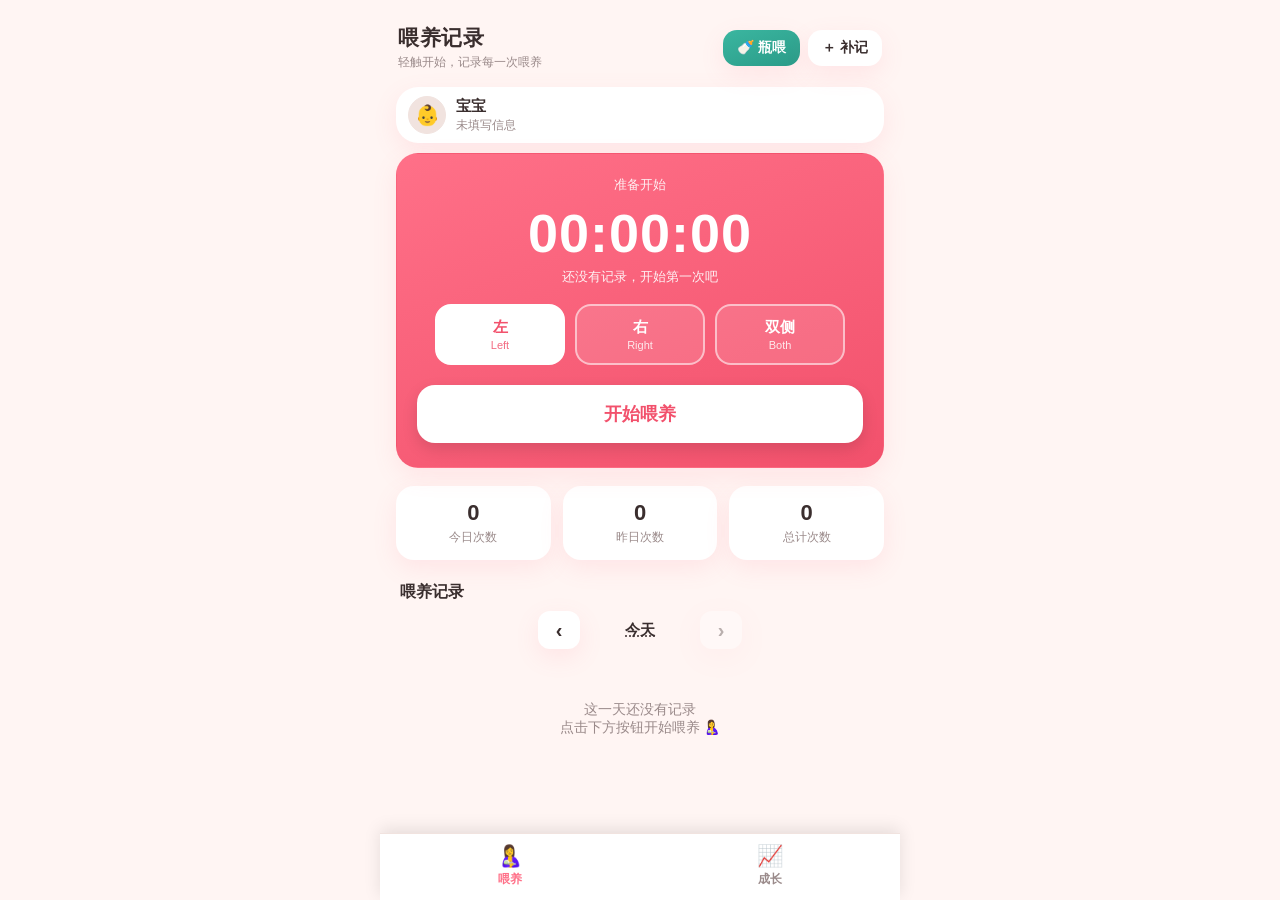
==== index.html @ 3446659f "feat: growth page, idle timer, import/export, click-outside close, 喂养 wording" ====
<!DOCTYPE html>
<html lang="zh-CN">
<head>
<meta charset="UTF-8">
<meta name="viewport" content="width=device-width, initial-scale=1.0, maximum-scale=1.0, user-scalable=no, viewport-fit=cover">
<meta name="theme-color" content="#fff5f3">
<meta name="apple-mobile-web-app-capable" content="yes">
<meta name="apple-mobile-web-app-status-bar-style" content="default">
<meta name="apple-mobile-web-app-title" content="喂养记录">
<title>喂养记录</title>
<link rel="manifest" href="manifest.webmanifest">
<link rel="apple-touch-icon" href="icon-192.png">
<script>
/* 仅明亮模式：确保安卓原生状态栏/导航栏为浅色背景 + 深色图标 */
(function(){
  try{
    var ab = window.AndroidBridge;
    if(ab && typeof ab.setBarColors === 'function') ab.setBarColors('#fff5f3','#fff5f3', true);
  }catch(e){}
})();
</script>
<style>
  :root{
    --bg:#fff5f3; --card:#ffffff; --ink:#3a2e2e; --sub:#9a8a8a;
    --accent:#ff7088; --accent-d:#f2516c; --line:#f1e3df;
    --L:#5b8def; --R:#ff7eb3; --B:#9b6dd6; --BT:#3bb6a0;
    --shadow:0 8px 24px rgba(255,112,136,.12);
    --radius:22px;
    --accent-soft:rgba(255,112,136,.08);
    --timer-grad:linear-gradient(160deg,var(--accent),var(--accent-d));
    --timer-ink:#fff; --timer-border:transparent;
  }
  *{box-sizing:border-box;-webkit-tap-highlight-color:transparent;}
  html,body{margin:0;padding:0;}
  body{
    font-family:-apple-system,BlinkMacSystemFont,"PingFang SC","Microsoft YaHei",sans-serif;
    background:var(--bg); color:var(--ink);
    padding:env(safe-area-inset-top) env(safe-area-inset-right) env(safe-area-inset-bottom) env(safe-area-inset-left);
    -webkit-font-smoothing:antialiased;
  }
  .wrap{max-width:520px;margin:0 auto;padding:18px 16px 88px;}
  header{display:flex;align-items:center;justify-content:space-between;margin:6px 2px 16px;}
  header h1{font-size:21px;margin:0;font-weight:700;letter-spacing:.5px;}
  header .sub{font-size:12px;color:var(--sub);margin-top:2px;}
  .topbtns{display:flex;gap:8px;}
  .iconbtn{
    border:none;background:var(--card);color:var(--ink);
    border-radius:14px;padding:9px 14px;font-size:14px;font-weight:600;
    box-shadow:var(--shadow);cursor:pointer;white-space:nowrap;
  }
  .iconbtn.bottle{background:linear-gradient(160deg,var(--BT),#2a9b88);color:#fff;}
  /* timer card */
  .timer{
    background:var(--timer-grad);
    border-radius:var(--radius);padding:22px 20px 24px;color:var(--timer-ink);
    border:1px solid var(--timer-border);
    box-shadow:var(--shadow);text-align:center;position:relative;overflow:hidden;
  }
  .timer .label{font-size:13px;opacity:.9;}
  .clock{font-size:54px;font-weight:800;letter-spacing:1px;margin:8px 0 4px;font-variant-numeric:tabular-nums;}
  .last{font-size:13px;opacity:.92;min-height:18px;}
  .sides{display:flex;gap:10px;justify-content:center;margin:18px 0 20px;}
  .side{
    flex:1;max-width:130px;border:2px solid rgba(255,255,255,.55);
    background:rgba(255,255,255,.12);color:#fff;border-radius:16px;
    padding:12px 0;font-size:15px;font-weight:700;cursor:pointer;
    transition:.15s;user-select:none;
  }
  .side small{display:block;font-size:11px;font-weight:500;opacity:.85;margin-top:2px;}
  .side.on{background:#fff;color:var(--accent-d);border-color:#fff;}
  .timerbtns{margin-top:4px;}
  .mainbtn{
    width:100%;border:none;border-radius:18px;padding:17px 0;font-size:18px;
    font-weight:800;cursor:pointer;background:#fff;color:var(--accent-d);
    box-shadow:0 6px 16px rgba(0,0,0,.12);transition:.12s;
  }
  .mainbtn:active{transform:scale(.98);}
  .mainbtn.stop{background:rgba(0,0,0,.18);color:#fff;}
  .btnrow{display:flex;gap:12px;}
  .subbtn{
    flex:1;border:2px solid rgba(255,255,255,.7);background:rgba(255,255,255,.14);
    color:#fff;border-radius:18px;padding:18px 0;font-size:18px;font-weight:800;cursor:pointer;transition:.12s;
  }
  .subbtn:active{transform:scale(.98);}
  /* stats */
  .stats{display:flex;gap:12px;margin:18px 0;}
  .stat{flex:1;background:var(--card);border-radius:18px;padding:14px 12px;text-align:center;box-shadow:var(--shadow);}
  .stat .n{font-size:22px;font-weight:800;font-variant-numeric:tabular-nums;}
  .stat .t{font-size:12px;color:var(--sub);margin-top:3px;}
  .stat .d{font-size:12px;color:var(--accent);margin-top:4px;font-weight:600;}
  /* history */
  .hist h2{font-size:16px;margin:22px 4px 8px;display:flex;justify-content:space-between;align-items:center;}
  .hist h2 .cnt{font-size:13px;color:var(--sub);font-weight:500;}
  .daynav{display:flex;align-items:center;justify-content:center;gap:12px;margin:0 4px 12px;}
  .daynav button{border:none;background:var(--card);color:var(--ink);border-radius:12px;
    width:42px;height:38px;font-size:20px;font-weight:700;box-shadow:var(--shadow);cursor:pointer;}
  .daynav button:disabled{opacity:.35;cursor:default;}
  .daynav .dl{font-size:15px;font-weight:700;min-width:96px;text-align:center;cursor:pointer;text-decoration:underline dotted;}
  .daynav .today{font-size:13px;color:var(--accent);border:none;background:transparent;font-weight:700;cursor:pointer;padding:4px 8px;}
  .item{
    background:var(--card);border-radius:16px;padding:13px 14px;margin-bottom:10px;
    display:flex;align-items:center;gap:12px;box-shadow:var(--shadow);cursor:pointer;
  }
  .badge{
    width:40px;height:40px;border-radius:12px;flex:none;display:flex;
    align-items:center;justify-content:center;color:#fff;font-weight:800;font-size:15px;
  }
  .badge.L{background:var(--L);} .badge.R{background:var(--R);} .badge.B{background:var(--B);}
  .badge.BTL{background:var(--BT);}
  .item .info{flex:1;min-width:0;}
  .item .time{font-size:15px;font-weight:700;font-variant-numeric:tabular-nums;}
  .item .meta{font-size:12px;color:var(--sub);margin-top:2px;}
  .item .gap{font-size:12px;color:var(--accent);margin-top:3px;font-variant-numeric:tabular-nums;}
  .item .gap.first{color:var(--sub);}
  .item .dur{font-size:15px;font-weight:700;font-variant-numeric:tabular-nums;white-space:nowrap;}
  .empty{text-align:center;color:var(--sub);padding:40px 0;font-size:14px;}
  /* footer */
  .foot{display:flex;gap:12px;margin-top:26px;justify-content:center;}
  .foot button{
    border:none;background:transparent;color:var(--sub);font-size:13px;
    padding:8px 12px;cursor:pointer;text-decoration:underline;
  }
  /* modal */
  .overlay{
    position:fixed;inset:0;background:rgba(0,0,0,.45);display:none;
    align-items:center;justify-content:center;padding:20px;z-index:50;
  }
  .overlay.show{display:flex;}
  .modal{background:var(--card);border-radius:20px;padding:22px;width:100%;max-width:380px;box-shadow:var(--shadow);}
  .modal h3{margin:0 0 14px;font-size:18px;}
  .modal p{margin:0 0 16px;font-size:14px;color:var(--sub);line-height:1.5;}
  .field{margin-bottom:14px;}
  .field label{display:block;font-size:13px;color:var(--sub);margin-bottom:6px;}
  .field input,.field select,.tfield{
    width:100%;padding:12px;border:1px solid var(--line);border-radius:12px;
    font-size:17px;background:var(--bg);color:var(--ink);
    font-family:inherit;text-align:center;font-variant-numeric:tabular-nums;
  }
  .tfield{cursor:pointer;}
  .seg{display:flex;gap:8px;}
  .seg button{flex:1;padding:11px 0;border:1px solid var(--line);background:var(--bg);
    border-radius:12px;font-size:15px;font-weight:700;color:var(--ink);cursor:pointer;}
  .seg button.on{background:var(--accent);color:#fff;border-color:var(--accent);}
  .mrow{display:flex;gap:10px;}
  .mrow .field{flex:1;}
  .detail-row{display:flex;justify-content:space-between;padding:9px 2px;border-bottom:1px solid var(--line);font-size:15px;}
  .detail-row:last-child{border-bottom:none;}
  .detail-row .k{color:var(--sub);}
  .detail-row .v{font-weight:700;font-variant-numeric:tabular-nums;}
  .modal .acts{display:flex;gap:10px;margin-top:14px;}
  .modal .acts button{flex:1;padding:13px 0;border:none;border-radius:14px;font-size:16px;font-weight:700;cursor:pointer;}
  .btn-ok{background:var(--accent);color:#fff;}
  .btn-cancel{background:var(--line);color:var(--ink);}
  .btn-danger{background:#ff5a5a;color:#fff;}
  /* wheel picker */
  .wheels{display:flex;align-items:center;justify-content:center;gap:8px;margin:6px 0 4px;position:relative;}
  .wheel{height:200px;width:78px;overflow-y:auto;scroll-snap-type:y mandatory;-webkit-overflow-scrolling:touch;position:relative;}
  .wheel::-webkit-scrollbar{display:none;}
  .witem{height:40px;display:flex;align-items:center;justify-content:center;font-size:24px;font-weight:700;scroll-snap-align:center;color:var(--sub);}
  .witem.on{color:var(--accent-d);font-size:28px;font-weight:800;}
  .wpad{height:80px;}
  .wcolon{font-size:26px;font-weight:800;color:var(--ink);}
  .wsel{position:absolute;top:50%;left:8px;right:8px;height:40px;transform:translateY(-50%);
    border-top:1px solid var(--line);border-bottom:1px solid var(--line);pointer-events:none;border-radius:8px;background:var(--accent-soft);}
  /* toast */
  #toast{
    position:fixed;left:50%;bottom:40px;transform:translateX(-50%) translateY(20px);
    background:rgba(40,30,30,.92);color:#fff;padding:12px 20px;border-radius:14px;
    font-size:14px;opacity:0;pointer-events:none;transition:.25s;z-index:99;max-width:80%;text-align:center;
  }
  #toast.show{opacity:1;transform:translateX(-50%) translateY(0);}
  /* hidden native date input for day picking */
  #dayPicker{position:absolute;opacity:0;pointer-events:none;width:1px;height:1px;}
  /* 页面切换 + 底部导航 */
  .page{min-height:60vh;}
  .tabbar{position:fixed;left:0;right:0;bottom:0;max-width:520px;margin:0 auto;display:flex;
    background:var(--card);box-shadow:0 -4px 16px rgba(0,0,0,.10);border-top:1px solid var(--line);z-index:40;}
  .tabbar button{flex:1;border:none;background:transparent;color:var(--sub);padding:10px 0 12px;
    font-size:12px;font-weight:600;cursor:pointer;display:flex;flex-direction:column;align-items:center;gap:3px;}
  .tabbar button .ic{font-size:21px;}
  .tabbar button.on{color:var(--accent);}
  /* 喂养页跳转卡片 */
  .growjump{display:flex;align-items:center;justify-content:space-between;background:var(--card);
    border-radius:var(--radius);padding:16px;margin:16px 0;box-shadow:var(--shadow);}
  .gj-left{display:flex;align-items:center;gap:12px;}
  .gj-ic{font-size:26px;}
  .gj-t{font-size:16px;font-weight:700;color:var(--ink);}
  .gj-s{font-size:12px;color:var(--sub);margin-top:2px;}
  /* 成长页卡片 */
  .card{background:var(--card);border-radius:var(--radius);padding:18px 16px;margin:16px 0;box-shadow:var(--shadow);}
  .card h2{font-size:16px;margin:0 0 12px;}
  .grow-summary{font-size:14px;color:var(--accent);font-weight:700;margin-bottom:12px;min-height:18px;}
  .chartwrap{position:relative;width:100%;}
  #growthChart{width:100%;display:block;}
  .legend{display:flex;gap:18px;justify-content:center;margin-top:10px;font-size:13px;}
  .lg-w{color:var(--accent);} .lg-h{color:var(--L);}
  .btn-ok.full{width:100%;}
  /* 成长页：添加记录按钮更大更圆润 */
  #gAdd{font-size:17px;font-weight:800;padding:16px;margin-top:6px;border-radius:18px;letter-spacing:1px;}
  /* 成长记录翻页 */
  .pager{display:flex;align-items:center;justify-content:center;gap:16px;margin-top:14px;}
  .pager button{border:none;background:var(--line);color:var(--ink);border-radius:12px;
    padding:9px 18px;font-size:14px;font-weight:600;cursor:pointer;}
  .pager button:disabled{opacity:.4;cursor:default;}
  .pager .pginfo{font-size:13px;color:var(--sub);min-width:54px;text-align:center;}
  .gitem{background:var(--card);border-radius:16px;padding:13px 14px;margin-bottom:10px;
    display:flex;align-items:center;gap:12px;box-shadow:var(--shadow);}
  .gitem .info{flex:1;min-width:0;}
  .gitem .date{font-size:15px;font-weight:700;}
  .gitem .vals{font-size:13px;color:var(--sub);margin-top:2px;}
  .gitem .acts{display:flex;gap:8px;}
  .gitem .acts button{border:none;background:var(--line);color:var(--ink);border-radius:10px;
    padding:8px 12px;font-size:13px;font-weight:600;cursor:pointer;}
  .gitem .acts .del{background:#ff5a5a;color:#fff;}

  /* 宝宝信息卡（展示 + 头像） */
  .baby-head{display:flex;align-items:center;gap:14px;}
  .baby-avatar{width:62px;height:62px;border-radius:50%;flex:0 0 62px;overflow:hidden;
    background:var(--line);display:flex;align-items:center;justify-content:center;
    border:1px solid var(--line);cursor:pointer;position:relative;}
  .baby-avatar img{width:100%;height:100%;object-fit:cover;display:block;}
  .baby-avatar .ph{font-size:32px;line-height:1;}
  .baby-main{flex:1;min-width:0;}
  .baby-name{font-size:18px;font-weight:800;color:var(--ink);
    white-space:nowrap;overflow:hidden;text-overflow:ellipsis;}
  .baby-meta{font-size:13px;color:var(--sub);margin-top:3px;
    white-space:nowrap;overflow:hidden;text-overflow:ellipsis;}
  .baby-edit{margin-left:auto;}
  /* 弹窗内头像编辑 */
  .avatar-pick{display:flex;flex-direction:column;align-items:center;gap:10px;margin-bottom:14px;}
  .avatar-pick .av{width:84px;height:84px;border-radius:50%;overflow:hidden;background:var(--line);
    display:flex;align-items:center;justify-content:center;border:1px solid var(--line);}
  .avatar-pick .av img{width:100%;height:100%;object-fit:cover;display:block;}
  .avatar-pick .av .ph{font-size:42px;}
  .avatar-upload{border:1px dashed var(--line);color:var(--sub);background:transparent;
    border-radius:12px;padding:8px 14px;font-size:13px;cursor:pointer;}
  .avatar-upload:hover{color:var(--accent);border-color:var(--accent);}

  /* 喂养页：时间卡上方的宝宝信息（只读，单行展示） */
  #feedBabyCard{display:flex;align-items:center;gap:10px;padding:9px 12px;margin:10px 0;}
  #feedBabyCard .baby-head{gap:10px;padding:0;flex:1;min-width:0;}
  #feedBabyCard .baby-avatar{width:38px;height:38px;flex:0 0 38px;font-size:20px;cursor:default;}
  #feedBabyCard .baby-avatar .ph{font-size:20px;}
  #feedBabyCard .baby-name{font-size:15px;font-weight:700;}
  #feedBabyCard .baby-meta{font-size:12px;margin-top:1px;}
  /* 成长页：添加记录卡片更紧凑 */
  .card.compact{padding:12px 14px;margin:12px 0;}
  .card.compact h2{margin:0 0 8px;font-size:15px;}
  .card.compact .field{margin-bottom:10px;}

</style>
</head>
<body>
<div class="wrap">
  <div class="page" id="pageFeed">
  <header>
    <div>
      <h1>喂养记录</h1>
      <div class="sub">轻触开始，记录每一次喂养</div>
    </div>
    <div class="topbtns">
      <button class="iconbtn bottle" id="bottleBtn">🍼 瓶喂</button>
      <button class="iconbtn" id="addBtn">＋ 补记</button>
    </div>
  </header>

    <section class="card" id="feedBabyCard">
      <div class="baby-head">
        <div class="baby-avatar" id="feedBabyAvatarWrap">
          <img id="feedBabyAvatar" alt="宝宝头像" style="display:none">
          <span class="ph" id="feedBabyAvatarPh">👶</span>
        </div>
      <div class="baby-main">
        <div class="baby-name" id="feedBabyName">宝宝</div>
        <div class="baby-meta" id="feedBabyMeta">未填写信息，点击编辑</div>
      </div>
    </div>
  </section>

  <section class="timer">
    <div class="label" id="timerLabel">准备开始</div>
    <div class="clock" id="clock">00:00:00</div>
    <div class="last" id="lastLine"></div>
    <div class="sides" id="sides">
      <div class="side" data-side="L">左<small>Left</small></div>
      <div class="side" data-side="R">右<small>Right</small></div>
      <div class="side" data-side="B">双侧<small>Both</small></div>
    </div>
    <div class="timerbtns">
      <button class="mainbtn" id="mainBtn">开始喂养</button>
      <div class="btnrow" id="activeBtns" style="display:none">
        <button class="subbtn" id="pauseBtn">暂停</button>
        <button class="subbtn stop" id="endBtn">结束喂养</button>
      </div>
    </div>
  </section>

  <section class="stats">
    <div class="stat"><div class="n" id="stTodayN">0</div><div class="t">今日次数</div></div>
    <div class="stat"><div class="n" id="stYesN">0</div><div class="t">昨日次数</div></div>
    <div class="stat"><div class="n" id="stAllN">0</div><div class="t">总计次数</div></div>
  </section>

  <section class="hist">
    <h2>喂养记录 <span class="cnt" id="histCnt"></span></h2>
    <div class="daynav">
      <button id="prevDay" aria-label="前一天">‹</button>
      <span class="dl" id="dayLabel">今天</span>
      <button id="nextDay" aria-label="后一天">›</button>
      <button class="today" id="todayBtn" style="display:none">回到今天</button>
    </div>
    <div id="histList"></div>
  </section>

  </div><!-- /pageFeed -->

  <div class="page" id="pageGrow" style="display:none">
    <header>
      <div>
        <h1>宝宝成长</h1>
        <div class="sub">记录身高体重，见证每一步</div>
      </div>
    </header>

    <section class="card">
      <div class="baby-head">
        <div class="baby-avatar" id="babyAvatarWrap" title="点击编辑宝宝信息">
          <img id="babyAvatar" alt="宝宝头像" style="display:none">
          <span class="ph" id="babyAvatarPh">👶</span>
        </div>
        <div class="baby-main">
          <div class="baby-name" id="babyDispName">宝宝</div>
          <div class="baby-meta" id="babyDispMeta">未填写信息，点击右侧「编辑」</div>
        </div>
        <button class="iconbtn baby-edit" id="editBabyBtn">编辑</button>
      </div>
    </section>

    <section class="card compact">
      <h2>添加记录</h2>
      <div class="mrow">
        <div class="field" style="flex:1"><label>日期</label><input type="date" id="gDate"></div>
      </div>
      <div class="mrow">
        <div class="field"><label>体重(kg)</label><input type="number" id="gWeight" step="0.01" min="0" inputmode="decimal" placeholder="如 6.5"></div>
        <div class="field"><label>身高(cm)</label><input type="number" id="gHeight" step="0.1" min="0" inputmode="decimal" placeholder="如 62"></div>
      </div>
      <button class="btn-ok full" id="gAdd">添加记录</button>
    </section>

    <section class="card">
      <h2>成长曲线</h2>
      <div class="chartwrap"><canvas id="growthChart"></canvas></div>
      <div class="legend"><span class="lg lg-w">● 体重(kg)</span><span class="lg lg-h">● 身高(cm)</span></div>
    </section>

    <section class="hist">
      <h2>记录列表 <span class="cnt" id="growCnt"></span></h2>
      <div id="growList"></div>
      <div class="pager" id="growPager"></div>
    </section>

    <div class="foot">
      <button id="importBtn">导入</button>
      <button id="exportAllBtn">导出全部</button>
      <button id="clearAllBtn">清空全部</button>
    </div>
  </div><!-- /pageGrow -->

</div><!-- /.wrap -->

<nav class="tabbar">
  <button id="tabFeed" class="on"><span class="ic">🤱</span>喂养</button>
  <button id="tabGrow"><span class="ic">📈</span>成长</button>
</nav>

<!-- 补记弹窗（喂养） -->
<div class="overlay" id="overlay">
  <div class="modal">
    <h3>补记一次喂养</h3>
    <div class="field">
      <label>日期</label>
      <input type="date" id="mDate">
    </div>
    <div class="mrow">
      <div class="field">
        <label>开始时间</label>
        <div class="tfield" id="mStartD">09:00</div>
      </div>
      <div class="field">
        <label>结束时间</label>
        <div class="tfield" id="mEndD">09:15</div>
      </div>
    </div>
    <div class="field">
      <label>乳房</label>
      <div class="seg" id="mSeg">
        <button data-side="L">左</button>
        <button data-side="R">右</button>
        <button data-side="B">双侧</button>
      </div>
    </div>
    <div class="acts">
      <button class="btn-cancel" id="mCancel">取消</button>
      <button class="btn-ok" id="mSave">保存</button>
    </div>
  </div>
</div>

<!-- 瓶喂弹窗 -->
<div class="overlay" id="bottleOverlay">
  <div class="modal">
    <h3>记录瓶喂</h3>
    <div class="field">
      <label>日期</label>
      <input type="date" id="bDate">
    </div>
    <div class="field">
      <label>喂养时间</label>
      <div class="tfield" id="bTimeD">09:00</div>
    </div>
    <div class="field">
      <label>容量（毫升）</label>
      <input type="number" id="bVol" min="1" max="500" value="120" inputmode="numeric">
    </div>
    <div class="acts">
      <button class="btn-cancel" id="bCancel">取消</button>
      <button class="btn-ok" id="bSave">保存</button>
    </div>
  </div>
</div>

<!-- 详情弹窗 -->
<div class="overlay" id="detailOverlay">
  <div class="modal">
    <h3>喂养详情</h3>
    <div id="detailBody"></div>
    <div class="acts" id="detailActs">
      <button class="btn-cancel" id="dClose">关闭</button>
      <button class="btn-ok" id="dEdit">修改</button>
      <button class="btn-danger" id="dDelete">删除</button>
    </div>
  </div>
</div>

<!-- 修改弹窗 -->
<div class="overlay" id="editOverlay">
  <div class="modal">
    <h3>修改记录</h3>
    <div class="field">
      <label>日期</label>
      <input type="date" id="eDate">
    </div>
    <div class="mrow" id="eTimeRow">
      <div class="field" id="eStartField">
        <label>开始时间</label>
        <div class="tfield" id="eStartD">09:00</div>
      </div>
      <div class="field" id="eEndField">
        <label>结束时间</label>
        <div class="tfield" id="eEndD">09:15</div>
      </div>
    </div>
    <div class="field" id="eVolField" style="display:none">
      <label>容量（毫升）</label>
      <input type="number" id="eVol" min="1" max="500" value="120" inputmode="numeric">
    </div>
    <div class="field" id="eSideField">
      <label>乳房</label>
      <div class="seg" id="eSeg">
        <button data-side="L">左</button>
        <button data-side="R">右</button>
        <button data-side="B">双侧</button>
      </div>
    </div>
    <div class="acts">
      <button class="btn-cancel" id="eCancel">取消</button>
      <button class="btn-ok" id="eSave">保存</button>
    </div>
  </div>
</div>

<!-- 时间滚轮选择器 -->
<div class="overlay" id="pickerOverlay">
  <div class="modal">
    <h3>选择时间</h3>
    <div class="wheels">
      <div class="wsel"></div>
      <div class="wheel" id="wheelH"><div class="wpad"></div></div>
      <div class="wcolon">:</div>
      <div class="wheel" id="wheelM"><div class="wpad"></div></div>
    </div>
    <div class="acts">
      <button class="btn-cancel" id="pCancel">取消</button>
      <button class="btn-ok" id="pOk">确定</button>
    </div>
  </div>
</div>

<!-- 确认弹窗 -->
<div class="overlay" id="confirmOverlay">
  <div class="modal">
    <h3 id="cfTitle">确认</h3>
    <p id="cfMsg"></p>
    <div class="acts">
      <button class="btn-cancel" id="cfCancel">取消</button>
      <button class="btn-ok" id="cfOk">确定</button>
    </div>
  </div>
</div>

<!-- 成长记录修改弹窗 -->
<div class="overlay" id="growEditOverlay">
  <div class="modal">
    <h3>修改成长记录</h3>
    <div class="field">
      <label>日期</label>
      <input type="date" id="geDate">
    </div>
    <div class="mrow">
      <div class="field"><label>体重(kg)</label><input type="number" id="geWeight" step="0.01" min="0" inputmode="decimal"></div>
      <div class="field"><label>身高(cm)</label><input type="number" id="geHeight" step="0.1" min="0" inputmode="decimal"></div>
    </div>
    <div class="acts">
      <button class="btn-cancel" id="geCancel">取消</button>
      <button class="btn-ok" id="geSave">保存</button>
    </div>
  </div>
</div>

<!-- 宝宝信息编辑弹窗 -->
<div class="overlay" id="babyEditOverlay">
  <div class="modal">
    <h3>宝宝信息</h3>
    <div class="avatar-pick">
      <div class="av" id="babyAvEditWrap">
        <img id="babyAvEdit" alt="" style="display:none">
        <span class="ph" id="babyAvEditPh">👶</span>
      </div>
      <label class="avatar-upload">上传头像
        <input type="file" id="babyAvatarInput" accept="image/*" hidden>
      </label>
    </div>
    <div class="field"><label>姓名</label><input type="text" id="babyName" placeholder="宝宝的名字" maxlength="20"></div>
    <div class="field"><label>性别</label>
      <div class="seg" id="babySex">
        <button data-sex="M">男</button>
        <button data-sex="F">女</button>
      </div>
    </div>
    <div class="field"><label>出生日期</label><input type="date" id="babyBirth"></div>
    <div class="acts">
      <button class="btn-cancel" id="babyCancel">清除</button>
      <button class="btn-ok" id="babySave">保存</button>
    </div>
  </div>
</div>

<input type="date" id="dayPicker">

<div id="toast"></div>

<script>
const KEY = 'bf_sessions_v1';
const SIDE_NAME = {L:'左', R:'右', B:'双侧'};
let sessions = load();
// 根据上一次喂养的侧别，默认取相反侧（上次左→默认右，上次右→默认左，双侧/无→左）
function computeDefaultSide(){
  const done = sessions.filter(s=>s.type==='nurse' && s.end!==null).sort((a,b)=>a.end-b.end);
  if(!done.length) return 'L';
  const last = done[done.length-1].side;
  if(last==='L') return 'R';
  if(last==='R') return 'L';
  return 'L';
}
let selectedSide = computeDefaultSide();
let tick = null;
let viewDate = startOfDay(Date.now());
let editId = null;

function load(){ try{ return JSON.parse(localStorage.getItem(KEY)) || []; }catch(e){ return []; } }
function save(){ try{ localStorage.setItem(KEY, JSON.stringify(sessions)); }catch(e){ console.warn('save failed', e); } }
function getActive(){ return sessions.find(s => s.end === null) || null; }
function uid(){ return Date.now().toString(36) + Math.random().toString(36).slice(2,6); }
function buzz(ms){ try{ navigator.vibrate && navigator.vibrate(ms); }catch(e){} }

function startOfDay(ts){ const d = new Date(ts); d.setHours(0,0,0,0); return d.getTime(); }
function isSameDay(a,b){ return startOfDay(a) === startOfDay(b); }

function pad(n){ return n<10 ? '0'+n : ''+n; }
function fmtHMS(ms){
  let s = Math.max(0, Math.floor(ms/1000));
  const h = Math.floor(s/3600); s -= h*3600;
  const m = Math.floor(s/60); s -= m*60;
  return pad(h)+':'+pad(m)+':'+pad(s);
}
// 时长显示为「时分」 H:MM
function fmtHM(ms){
  const m = Math.max(0, Math.round(ms/60000));
  return Math.floor(m/60) + ':' + pad(m%60);
}
// 时长显示为「分秒」带单位，如 10分15秒；超过1小时则加「时」
function fmtMinSec(ms){
  let s = Math.max(0, Math.round(ms/1000));
  const h = Math.floor(s/3600); s -= h*3600;
  const m = Math.floor(s/60); s -= m*60;
  if(h>0) return h+'时'+m+'分'+s+'秒';
  return m+'分'+s+'秒';
}
/* 间隔显示：距上一次喂养的时长（天/小时/分钟，不带秒） */
function fmtGap(ms){
  if(ms < 60000) return '不到1分钟';
  const totalMin = Math.round(ms/60000);
  const days = Math.floor(totalMin/1440);
  const hours = Math.floor((totalMin%1440)/60);
  const mins = totalMin%60;
  if(days>0) return days+'天'+(hours>0?hours+'小时':'')+(mins>0&&hours===0?mins+'分钟':'');
  if(hours>0) return hours+'小时'+(mins>0?mins+'分钟':'');
  return mins+'分钟';
}
function fmtClock(ts){
  const d = new Date(ts);
  return pad(d.getHours())+':'+pad(d.getMinutes());
}
function fmtDate(ts){
  const d = new Date(ts);
  return d.getFullYear()+'-'+pad(d.getMonth()+1)+'-'+pad(d.getDate());
}
function fmtDateCn(ts){
  const d = new Date(ts);
  const wk = ['日','一','二','三','四','五','六'][d.getDay()];
  return (d.getMonth()+1)+'月'+d.getDate()+'日 周'+wk;
}
function fmtRelative(ts){
  const diff = Date.now() - ts;
  if(diff < 60000) return '刚刚';
  if(diff < 3600000) return Math.floor(diff/60000)+'分钟前';
  if(diff < 86400000) return Math.floor(diff/3600000)+'小时前';
  return Math.floor(diff/86400000)+'天前';
}
function netDuration(s){
  const end = s.end != null ? s.end : Date.now();
  let paused = s.pausedTotal || 0;
  if(s.end == null && s.pausedAt) paused += Date.now() - s.pausedAt;
  return Math.max(0, end - s.start - paused);
}
function liveElapsed(s){
  let paused = s.pausedTotal || 0;
  if(s.pausedAt) paused += Date.now() - s.pausedAt;
  return Math.max(0, Date.now() - s.start - paused);
}

/* ---------- 轻提示 / 确认弹窗 ---------- */
let toastTimer = null;
function toast(msg){
  const t = document.getElementById('toast');
  t.textContent = msg; t.classList.add('show');
  clearTimeout(toastTimer);
  toastTimer = setTimeout(()=>t.classList.remove('show'), 2200);
}
function confirmDialog(msg, onOk, title){
  document.getElementById('cfMsg').textContent = msg;
  document.getElementById('cfTitle').textContent = title || '确认';
  const ov = document.getElementById('confirmOverlay');
  ov.classList.add('show');
  const ok = document.getElementById('cfOk');
  const cancel = document.getElementById('cfCancel');
  ok.onclick = ()=>{ ov.classList.remove('show'); onOk(); };
  cancel.onclick = ()=>{ ov.classList.remove('show'); };
}

/* ---------- 滚轮时间选择器 ---------- */
let pickerApply = null;
function buildWheel(wheel, max){
  let html = '';
  for(let i=0;i<=max;i++) html += '<div class="witem" data-v="'+i+'">'+pad(i)+'</div>';
  wheel.innerHTML = '<div class="wpad"></div>'+html+'<div class="wpad"></div>';
  wheel.onscroll = ()=> markWheel(wheel, max);
}
function markWheel(wheel, max){
  const idx = Math.min(max, Math.max(0, Math.round(wheel.scrollTop/40)));
  wheel.querySelectorAll('.witem').forEach(el=>{
    el.classList.toggle('on', parseInt(el.dataset.v,10)===idx);
  });
}
function wheelVal(wheel, max){ return Math.min(max, Math.max(0, Math.round(wheel.scrollTop/40))); }
function setWheel(wheel, val){ wheel.scrollTop = val*40; }
function openPicker(initH, initM, apply){
  pickerApply = apply;
  const wh = document.getElementById('wheelH'), wm = document.getElementById('wheelM');
  document.getElementById('pickerOverlay').classList.add('show');
  // 弹窗显示后（有布局）再定位滚轮，保证高亮与选中带精确对齐
  requestAnimationFrame(()=>{
    setWheel(wh, initH); setWheel(wm, initM);
    markWheel(wh, 23); markWheel(wm, 59);
  });
}
buildWheel(document.getElementById('wheelH'), 23);
buildWheel(document.getElementById('wheelM'), 59);
document.getElementById('pCancel').addEventListener('click', ()=>document.getElementById('pickerOverlay').classList.remove('show'));
document.getElementById('pOk').addEventListener('click', ()=>{
  const h = wheelVal(document.getElementById('wheelH'),23);
  const m = wheelVal(document.getElementById('wheelM'),59);
  document.getElementById('pickerOverlay').classList.remove('show');
  if(pickerApply) pickerApply(h, m);
});

/* ---------- 渲染 ---------- */
function render(){
  renderTimer();
  renderStats();
  renderHistory();
}
/* 每秒刷新计时卡片：喂养中显示本次时长；空闲且有记录时显示距上次喂养的时长 */
function tickUpdate(){
  const clock = document.getElementById('clock');
  const active = getActive();
  if(active){
    clock.textContent = fmtHMS(liveElapsed(active));
  } else {
    const done = sessions.filter(s=>s.end!==null);
    if(done.length){
      const lastS = done[done.length-1];
      clock.textContent = fmtHMS(Date.now() - lastS.end);
    }
  }
}
function renderTimer(){
  const active = getActive();
  const label = document.getElementById('timerLabel');
  const clock = document.getElementById('clock');
  const last = document.getElementById('lastLine');
  const mainBtn = document.getElementById('mainBtn');
  const activeBtns = document.getElementById('activeBtns');
  const pauseBtn = document.getElementById('pauseBtn');
  const sides = document.getElementById('sides').children;
  const done = sessions.filter(s=>s.end!==null);

  if(!active){
    label.textContent = '准备开始';
    clock.textContent = '00:00:00';
    mainBtn.style.display = '';
    activeBtns.style.display = 'none';
    for(const el of sides){
      el.classList.toggle('on', el.dataset.side === selectedSide);
      el.style.pointerEvents = ''; el.style.opacity = '';
    }
    if(done.length){
      const lastS = done[done.length-1];
      label.textContent = '距上次喂养';
      clock.textContent = fmtHMS(Date.now() - lastS.end);
      last.textContent = '上次结束：' + fmtClock(lastS.end) + ' · 时长 ' + fmtMinSec(netDuration(lastS));
    } else {
      last.textContent = '还没有记录，开始第一次吧';
    }
  } else {
    mainBtn.style.display = 'none';
    activeBtns.style.display = 'flex';
    for(const el of sides){ el.classList.remove('on'); el.style.pointerEvents='none'; el.style.opacity='.5'; }

    if(active.pausedAt){
      label.textContent = '已暂停 · ' + SIDE_NAME[active.side];
      clock.textContent = fmtHMS(liveElapsed(active));
      pauseBtn.textContent = '继续';
      last.textContent = '暂停于 ' + fmtClock(active.pausedAt);
    } else {
      label.textContent = '喂养中 · ' + SIDE_NAME[active.side];
      clock.textContent = fmtHMS(liveElapsed(active));
      pauseBtn.textContent = '暂停';
      last.textContent = '开始于 ' + fmtClock(active.start);
    }
  }

  // 喂养中 或 空闲但已有记录（需实时显示距上次喂养）时保持每秒刷新
  const needTick = !!active || done.length > 0;
  if(needTick){ if(!tick) tick = setInterval(tickUpdate, 1000); }
  else { if(tick){ clearInterval(tick); tick = null; } }
}
function renderStats(){
  const done = sessions.filter(s=>s.end!==null);
  const today = done.filter(s=>isSameDay(s.end,Date.now()));
  const yes = done.filter(s=>isSameDay(s.end,Date.now()-86400000));
  document.getElementById('stTodayN').textContent = today.length;
  document.getElementById('stYesN').textContent = yes.length;
  document.getElementById('stAllN').textContent = done.length;
}
function renderHistory(){
  const list = document.getElementById('histList');
  const today0 = startOfDay(Date.now());
  let dl;
  if(viewDate === today0) dl = '今天';
  else if(viewDate === today0 - 86400000) dl = '昨天';
  else dl = fmtDateCn(viewDate);
  document.getElementById('dayLabel').textContent = dl;
  document.getElementById('prevDay').disabled = false;
  document.getElementById('nextDay').disabled = (viewDate >= today0);
  document.getElementById('todayBtn').style.display = (viewDate === today0) ? 'none' : '';

  const daySessions = sessions
    .filter(s => isSameDay(s.start, viewDate))
    .sort((a,b)=> b.start - a.start);

  /* 计算每条记录距上一次喂养的间隔：基于全部记录按开始时间升序，跨天也计入 */
  const gapMap = {};
  const allSorted = sessions.filter(s=> s.start != null).sort((a,b)=> a.start - b.start);
  for(let i=1;i<allSorted.length;i++){
    const prev = allSorted[i-1];
    const pEnd = (prev.end != null) ? prev.end : prev.start;
    gapMap[allSorted[i].id] = allSorted[i].start - pEnd;
  }

  document.getElementById('histCnt').textContent = daySessions.length ? ('共 '+daySessions.length+' 次') : '';
  if(!daySessions.length){
    list.innerHTML = '<div class="empty">这一天还没有记录<br>点击下方按钮开始喂养 🤱</div>';
    return;
  }
  let html = '';
  for(const s of daySessions){
    const isBottle = s.type === 'bottle';
    const active = s.end === null;
    let badge, timeStr, meta, durStr;
    if(isBottle){
      badge = '<div class="badge BTL">瓶</div>';
      timeStr = fmtClock(s.start);
      meta = '瓶喂 · ' + s.volume + 'ml';
      durStr = s.volume + 'ml';
    } else {
      badge = '<div class="badge '+s.side+'">'+s.side+'</div>';
      const sameDay = isSameDay(s.start, s.end == null ? Date.now() : s.end);
      timeStr = sameDay ? (fmtClock(s.start)+' – '+(active ? '进行中' : fmtClock(s.end)))
                         : (fmtClock(s.start)+' 起');
      const paused = (s.pausedTotal||0) + (s.pausedAt ? (Date.now()-s.pausedAt) : 0);
      meta = SIDE_NAME[s.side] + (paused>60000 ? ' · 含暂停'+fmtMinSec(paused) : '');
      durStr = active ? fmtMinSec(liveElapsed(s)) : fmtMinSec(netDuration(s));
    }
    let gapHtml;
    if(Object.prototype.hasOwnProperty.call(gapMap, s.id)){
      gapHtml = '<div class="gap">距上次 '+fmtGap(gapMap[s.id])+'</div>';
    } else {
      gapHtml = '<div class="gap first">首次记录</div>';
    }
    html += '<div class="item" data-id="'+s.id+'">'
      + badge
      + '<div class="info"><div class="time">'+timeStr+'</div>'
      + '<div class="meta">'+meta+'</div>'+gapHtml+'</div>'
      + '<div class="dur">'+durStr+'</div>'
      + '</div>';
  }
  list.innerHTML = html;
}

/* ---------- 计时交互 ---------- */
document.getElementById('sides').addEventListener('click', e=>{
  const el = e.target.closest('.side'); if(!el || getActive()) return;
  selectedSide = el.dataset.side; buzz(15); renderTimer();
});
document.getElementById('mainBtn').addEventListener('click', ()=>{
  if(getActive()) return;
  sessions.push({id:uid(), type:'nurse', start:Date.now(), end:null, side:selectedSide, pausedTotal:0, pausedAt:null});
  buzz(30); save(); render();
});
document.getElementById('pauseBtn').addEventListener('click', ()=>{
  const active = getActive(); if(!active) return;
  if(active.pausedAt){
    active.pausedTotal = (active.pausedTotal||0) + (Date.now() - active.pausedAt);
    active.pausedAt = null; buzz(20);
  } else {
    active.pausedAt = Date.now(); buzz(20);
  }
  save(); render();
});
document.getElementById('endBtn').addEventListener('click', ()=>{
  const active = getActive(); if(!active) return;
  if(active.pausedAt){
    active.pausedTotal = (active.pausedTotal||0) + (Date.now() - active.pausedAt);
    active.pausedAt = null;
  }
  active.end = Date.now();
  selectedSide = computeDefaultSide();
  buzz([20,40,20]); save(); render();
});

/* ---------- 时间字段绑定（点击唤起滚轮） ---------- */
// 每个时间字段维护一个 "HH:MM" 值，显示在 .tfield 上
const timeFields = {};
function bindTimeField(id, initH, initM){
  const el = document.getElementById(id);
  timeFields[id] = {h:initH, m:initM};
  el.textContent = pad(initH)+':'+pad(initM);
  el.addEventListener('click', ()=>{
    openPicker(timeFields[id].h, timeFields[id].m, (h,m)=>{
      timeFields[id].h = h; timeFields[id].m = m;
      el.textContent = pad(h)+':'+pad(m);
    });
  });
}
bindTimeField('mStartD', 9, 0);
bindTimeField('mEndD', 9, 15);
bindTimeField('bTimeD', 9, 0);
bindTimeField('eStartD', 9, 0);
bindTimeField('eEndD', 9, 15);

/* ---------- 补记（喂养） ---------- */
let mSide = 'L';
const overlay = document.getElementById('overlay');
function openModal(){
  const now = new Date();
  document.getElementById('mDate').value = fmtDate(now.getTime());
  timeFields['mStartD'].h = now.getHours(); timeFields['mStartD'].m = now.getMinutes();
  document.getElementById('mStartD').textContent = pad(now.getHours())+':'+pad(now.getMinutes());
  const end = new Date(now.getTime()+15*60000);
  timeFields['mEndD'].h = end.getHours(); timeFields['mEndD'].m = end.getMinutes();
  document.getElementById('mEndD').textContent = pad(end.getHours())+':'+pad(end.getMinutes());
  mSide = 'L';
  document.querySelectorAll('#mSeg button').forEach(b=>b.classList.toggle('on', b.dataset.side==='L'));
  overlay.classList.add('show');
}
function closeModal(){ overlay.classList.remove('show'); }
document.getElementById('addBtn').addEventListener('click', openModal);
document.getElementById('mCancel').addEventListener('click', closeModal);
overlay.addEventListener('click', e=>{ if(e.target===overlay) closeModal(); });
document.querySelectorAll('#mSeg button').forEach(b=>{
  b.onclick = ()=>{ mSide=b.dataset.side; document.querySelectorAll('#mSeg button').forEach(x=>x.classList.toggle('on', x===b)); };
});
document.getElementById('mSave').addEventListener('click', ()=>{
  const date = document.getElementById('mDate').value;
  const sh = timeFields['mStartD'].h, sm = timeFields['mStartD'].m;
  const eh = timeFields['mEndD'].h, em = timeFields['mEndD'].m;
  if(!date){ toast('请选择日期'); return; }
  const start = new Date(date+'T'+pad(sh)+':'+pad(sm)+':00').getTime();
  const end = new Date(date+'T'+pad(eh)+':'+pad(em)+':00').getTime();
  if(isNaN(start)||isNaN(end)){ toast('时间格式有误'); return; }
  if(end <= start){ toast('结束时间需晚于开始时间'); return; }
  if(end > Date.now()+60000){ toast('结束时间不能晚于现在'); return; }
  sessions.push({id:uid(), type:'nurse', start, end, side:mSide, pausedTotal:0, pausedAt:null});
  save(); render(); closeModal();
});

/* ---------- 瓶喂 ---------- */
const bottleOverlay = document.getElementById('bottleOverlay');
function openBottle(){
  const now = new Date();
  document.getElementById('bDate').value = fmtDate(now.getTime());
  timeFields['bTimeD'].h = now.getHours(); timeFields['bTimeD'].m = now.getMinutes();
  document.getElementById('bTimeD').textContent = pad(now.getHours())+':'+pad(now.getMinutes());
  document.getElementById('bVol').value = 120;
  bottleOverlay.classList.add('show');
}
function closeBottle(){ bottleOverlay.classList.remove('show'); }
document.getElementById('bottleBtn').addEventListener('click', openBottle);
document.getElementById('bCancel').addEventListener('click', closeBottle);
bottleOverlay.addEventListener('click', e=>{ if(e.target===bottleOverlay) closeBottle(); });
document.getElementById('bSave').addEventListener('click', ()=>{
  const date = document.getElementById('bDate').value;
  const h = timeFields['bTimeD'].h, m = timeFields['bTimeD'].m;
  const vol = parseInt(document.getElementById('bVol').value,10);
  if(!date){ toast('请选择日期'); return; }
  if(!vol || vol<1){ toast('请填写容量'); return; }
  const start = new Date(date+'T'+pad(h)+':'+pad(m)+':00').getTime();
  if(isNaN(start)){ toast('时间格式有误'); return; }
  if(start > Date.now()+60000){ toast('喂养时间不能晚于现在'); return; }
  sessions.push({id:uid(), type:'bottle', start, end:start, volume:vol, pausedTotal:0, pausedAt:null});
  save(); render(); closeBottle();
});

/* ---------- 详情 / 修改 / 删除 ---------- */
const detailOverlay = document.getElementById('detailOverlay');
const editOverlay = document.getElementById('editOverlay');
function openDetail(id){
  const s = sessions.find(x=>x.id===id); if(!s) return;
  const isBottle = s.type === 'bottle';
  const active = s.end === null;
  const paused = (s.pausedTotal||0) + (s.pausedAt ? (Date.now()-s.pausedAt) : 0);
  let rows = '';
  rows += '<div class="detail-row"><span class="k">日期</span><span class="v">'+fmtDateCn(s.start)+'</span></div>';
  if(isBottle){
    rows += '<div class="detail-row"><span class="k">时间</span><span class="v">'+fmtClock(s.start)+'</span></div>';
    rows += '<div class="detail-row"><span class="k">容量</span><span class="v">'+s.volume+' ml</span></div>';
    rows += '<div class="detail-row"><span class="k">类型</span><span class="v">瓶喂</span></div>';
  } else if(active){
    rows += '<div class="detail-row"><span class="k">开始</span><span class="v">'+fmtClock(s.start)+'</span></div>';
    rows += '<div class="detail-row"><span class="k">状态</span><span class="v">进行中</span></div>';
    rows += '<div class="detail-row"><span class="k">已用</span><span class="v">'+fmtHMS(liveElapsed(s))+'</span></div>';
  } else {
    rows += '<div class="detail-row"><span class="k">开始</span><span class="v">'+fmtClock(s.start)+'</span></div>';
    rows += '<div class="detail-row"><span class="k">结束</span><span class="v">'+fmtClock(s.end)+'</span></div>';
    rows += '<div class="detail-row"><span class="k">时长</span><span class="v">'+fmtMinSec(netDuration(s))+'</span></div>';
    if(paused>60000) rows += '<div class="detail-row"><span class="k">暂停</span><span class="v">'+fmtMinSec(paused)+'</span></div>';
    rows += '<div class="detail-row"><span class="k">乳房</span><span class="v">'+SIDE_NAME[s.side]+'</span></div>';
  }
  document.getElementById('detailBody').innerHTML = rows;
  // 按钮显隐：进行中不可修改，但可删除
  document.getElementById('dEdit').style.display = active ? 'none' : '';
  detailOverlay.classList.add('show');
  document.getElementById('dEdit').onclick = ()=>{ detailOverlay.classList.remove('show'); openEdit(id); };
  document.getElementById('dDelete').onclick = ()=>{
    detailOverlay.classList.remove('show');
    confirmDialog('删除这条记录？删除后不可恢复。', ()=>{
      sessions = sessions.filter(x=>x.id!==id);
      save(); render(); toast('已删除');
    }, '删除记录');
  };
}
document.getElementById('dClose').addEventListener('click', ()=>detailOverlay.classList.remove('show'));
detailOverlay.addEventListener('click', e=>{ if(e.target===detailOverlay) detailOverlay.classList.remove('show'); });

function openEdit(id){
  const s = sessions.find(x=>x.id===id); if(!s) return;
  editId = id;
  const isBottle = s.type === 'bottle';
  document.getElementById('eDate').value = fmtDate(s.start);
  // 自动带出原开始时间
  const sd = new Date(s.start);
  timeFields['eStartD'].h = sd.getHours();
  timeFields['eStartD'].m = sd.getMinutes();
  document.getElementById('eStartD').textContent = pad(sd.getHours())+':'+pad(sd.getMinutes());
  // 自动带出原结束时间（无结束则沿用开始）
  const ed = new Date(s.end != null ? s.end : s.start);
  timeFields['eEndD'].h = ed.getHours();
  timeFields['eEndD'].m = ed.getMinutes();
  document.getElementById('eEndD').textContent = pad(ed.getHours())+':'+pad(ed.getMinutes());
  // 切换字段显示：瓶喂无结束时间/乳房，有容量
  document.getElementById('eEndField').style.display = isBottle ? 'none' : '';
  document.getElementById('eVolField').style.display = isBottle ? '' : 'none';
  document.getElementById('eSideField').style.display = isBottle ? 'none' : '';
  if(isBottle){
    document.getElementById('eVol').value = s.volume;
  } else {
    document.querySelectorAll('#eSeg button').forEach(b=>b.classList.toggle('on', b.dataset.side===s.side));
  }
  editOverlay.classList.add('show');
}
document.getElementById('eCancel').addEventListener('click', ()=>editOverlay.classList.remove('show'));
editOverlay.addEventListener('click', e=>{ if(e.target===editOverlay) editOverlay.classList.remove('show'); });
document.querySelectorAll('#eSeg button').forEach(b=>{
  b.onclick = ()=>{ document.querySelectorAll('#eSeg button').forEach(x=>x.classList.toggle('on', x===b)); };
});
document.getElementById('eSave').addEventListener('click', ()=>{
  const s = sessions.find(x=>x.id===editId); if(!s) return;
  const date = document.getElementById('eDate').value;
  const h = timeFields['eStartD'].h, m = timeFields['eStartD'].m;
  if(!date){ toast('请选择日期'); return; }
  const start = new Date(date+'T'+pad(h)+':'+pad(m)+':00').getTime();
  if(isNaN(start)){ toast('时间格式有误'); return; }
  if(s.type === 'bottle'){
    const vol = parseInt(document.getElementById('eVol').value,10);
    if(!vol||vol<1){ toast('请填写容量'); return; }
    if(start > Date.now()+60000){ toast('时间不能晚于现在'); return; }
    s.start = start; s.end = start; s.volume = vol;
  } else {
    const eh = timeFields['eEndD'].h, em = timeFields['eEndD'].m;
    const end = new Date(date+'T'+pad(eh)+':'+pad(em)+':00').getTime();
    if(isNaN(end)){ toast('时间格式有误'); return; }
    if(end <= start){ toast('结束时间需晚于开始时间'); return; }
    if(end > Date.now()+60000){ toast('结束时间不能晚于现在'); return; }
    let side = document.querySelector('#eSeg button.on');
    s.start = start; s.end = end; s.side = side ? side.dataset.side : s.side;
    s.pausedTotal = 0; s.pausedAt = null;
  }
  save(); render(); editOverlay.classList.remove('show');
});

/* 历史列表点击：打开详情 */
document.getElementById('histList').addEventListener('click', e=>{
  const item = e.target.closest('.item');
  if(item) openDetail(item.dataset.id);
});

/* 日期导航 + 选择 + 回到今天 */
document.getElementById('prevDay').addEventListener('click', ()=>{ viewDate -= 86400000; render(); });
document.getElementById('nextDay').addEventListener('click', ()=>{
  const today0 = startOfDay(Date.now());
  if(viewDate < today0){ viewDate += 86400000; render(); }
});
document.getElementById('todayBtn').addEventListener('click', ()=>{ viewDate = startOfDay(Date.now()); render(); });
document.getElementById('dayLabel').addEventListener('click', ()=>{
  const dp = document.getElementById('dayPicker');
  dp.value = fmtDate(viewDate);
  dp.showPicker ? dp.showPicker() : dp.click();
});
document.getElementById('dayPicker').addEventListener('change', e=>{
  if(e.target.value){ viewDate = new Date(e.target.value+'T00:00').getTime(); render(); }
});

/* ---------- 确认弹窗通用按钮 ---------- */
document.getElementById('cfCancel').addEventListener('click', ()=>document.getElementById('confirmOverlay').classList.remove('show'));
document.getElementById('confirmOverlay').addEventListener('click', e=>{ if(e.target===e.currentTarget) e.currentTarget.classList.remove('show'); });

/* PWA */
if('serviceWorker' in navigator){
  window.addEventListener('load', ()=>{ navigator.serviceWorker.register('sw.js').catch(()=>{}); });
}

/* ---------- 仅明亮模式（无主题切换） ---------- */
/* 进入页面时确保安卓原生状态栏/导航栏为浅色背景 + 深色图标 */
(function(){
  try{
    const b = window.AndroidBridge;
    if(b && typeof b.setBarColors === 'function') b.setBarColors('#fff5f3','#fff5f3', true);
  }catch(e){}
})();

/* ---------- 页面切换（喂养 / 成长） ---------- */
function showPage(which){
  const feed = document.getElementById('pageFeed');
  const grow = document.getElementById('pageGrow');
  const tF = document.getElementById('tabFeed');
  const tG = document.getElementById('tabGrow');
  if(which === 'grow'){
    feed.style.display = 'none';
    grow.style.display = '';
    tF.classList.remove('on'); tG.classList.add('on');
    renderGrowth();           // 进入成长页时刷新列表与曲线
  } else {
    grow.style.display = 'none';
    feed.style.display = '';
    tG.classList.remove('on'); tF.classList.add('on');
  }
}
document.getElementById('tabFeed').addEventListener('click', ()=>showPage('feed'));
document.getElementById('tabGrow').addEventListener('click', ()=>showPage('grow'));

/* ---------- 宝宝成长记录 ---------- */
const KEY_INFO = 'bf_baby_info_v1';
const KEY_GROW = 'bf_growth_v1';
let babyInfo = loadInfo();
let growth = loadGrowth();
let growEditId = null;

function loadInfo(){ try{ return JSON.parse(localStorage.getItem(KEY_INFO)) || null; }catch(e){ return null; } }
function saveInfo(){ try{ localStorage.setItem(KEY_INFO, JSON.stringify(babyInfo)); }catch(e){} }
function loadGrowth(){ try{ return JSON.parse(localStorage.getItem(KEY_GROW)) || []; }catch(e){ return []; } }
function saveGrowth(){ try{ localStorage.setItem(KEY_GROW, JSON.stringify(growth)); }catch(e){} }

function ageText(birthTs){
  const days = Math.floor((Date.now() - birthTs) / 86400000);
  if(days < 0) return '还未出生';
  if(days < 30) return '出生 ' + days + ' 天';
  const months = Math.floor(days / 30);
  const rem = days % 30;
  return months + ' 个月' + (rem ? (' ' + rem + ' 天') : '');
}
/* 宝宝信息：展示卡渲染（头像 / 姓名 / 月龄） */
function applyBabyToCard(ids){
  const img = document.getElementById(ids.img);
  const ph = document.getElementById(ids.ph);
  const nameEl = document.getElementById(ids.name);
  const metaEl = document.getElementById(ids.meta);
  if(!img) return;
  if(babyInfo && babyInfo.avatar){
    img.src = babyInfo.avatar; img.style.display = ''; ph.style.display = 'none';
  } else {
    img.removeAttribute('src'); img.style.display = 'none'; ph.style.display = '';
  }
  nameEl.textContent = (babyInfo && babyInfo.name) ? babyInfo.name : '宝宝';
  if(babyInfo && (babyInfo.sex || babyInfo.birth)){
    let s = '';
    if(babyInfo.sex) s += (babyInfo.sex === 'M' ? '男' : '女');
    if(babyInfo.birth){
      const t = new Date(babyInfo.birth).getTime();
      if(!isNaN(t)) s += (s ? ' · ' : '') + ageText(t);
    }
    metaEl.textContent = s || '未填写出生信息';
  } else {
    metaEl.textContent = '未填写信息';
  }
}
function renderBabyInfo(){
  applyBabyToCard({img:'babyAvatar', ph:'babyAvatarPh', name:'babyDispName', meta:'babyDispMeta'});
  applyBabyToCard({img:'feedBabyAvatar', ph:'feedBabyAvatarPh', name:'feedBabyName', meta:'feedBabyMeta'});
}

/* 打开宝宝信息编辑弹窗（含头像上传） */
let babyAvatarDraft = null;
function openBabyEdit(){
  const name = document.getElementById('babyName');
  const sex = document.getElementById('babySex');
  const birth = document.getElementById('babyBirth');
  const img = document.getElementById('babyAvEdit');
  const ph = document.getElementById('babyAvEditPh');
  name.value = babyInfo ? (babyInfo.name || '') : '';
  birth.value = babyInfo ? (babyInfo.birth || '') : '';
  sex.querySelectorAll('button').forEach(b=>b.classList.toggle('on', b.dataset.sex === (babyInfo ? (babyInfo.sex || '') : '')));
  babyAvatarDraft = babyInfo ? (babyInfo.avatar || null) : null;
  if(babyAvatarDraft){ img.src = babyAvatarDraft; img.style.display=''; ph.style.display='none'; }
  else { img.removeAttribute('src'); img.style.display='none'; ph.style.display=''; }
  document.getElementById('babyEditOverlay').classList.add('show');
}
document.getElementById('editBabyBtn').addEventListener('click', openBabyEdit);
document.getElementById('babyAvatarWrap').addEventListener('click', openBabyEdit);
document.getElementById('babyAvEditWrap').addEventListener('click', ()=>document.getElementById('babyAvatarInput').click());
document.getElementById('babyAvatarInput').addEventListener('change', e=>{
  const file = e.target.files && e.target.files[0];
  if(!file) return;
  const reader = new FileReader();
  reader.onload = ev=>{
    babyAvatarDraft = ev.target.result;
    const img = document.getElementById('babyAvEdit');
    const ph = document.getElementById('babyAvEditPh');
    img.src = babyAvatarDraft; img.style.display=''; ph.style.display='none';
  };
  reader.readAsDataURL(file);
});
document.querySelectorAll('#babySex button').forEach(b=>{
  b.onclick = ()=>{ document.querySelectorAll('#babySex button').forEach(x=>x.classList.toggle('on', x===b)); };
});
document.getElementById('babySave').addEventListener('click', ()=>{
  const name = document.getElementById('babyName').value.trim();
  const birth = document.getElementById('babyBirth').value;
  const sexBtn = document.querySelector('#babySex button.on');
  const sex = sexBtn ? sexBtn.dataset.sex : '';
  if(!name && !birth && !babyAvatarDraft){ toast('请至少填写姓名或出生日期'); return; }
  babyInfo = { name: name || '', sex, birth, avatar: babyAvatarDraft };
  saveInfo(); renderBabyInfo();
  document.getElementById('babyEditOverlay').classList.remove('show');
  toast('已保存宝宝信息');
});
document.getElementById('babyCancel').addEventListener('click', ()=>{
  babyInfo = null; saveInfo(); renderBabyInfo();
  document.getElementById('babyEditOverlay').classList.remove('show');
  toast('已清除宝宝信息');
});
/* 点击弹窗外的遮罩区域关闭（仅丢弃草稿，不清空已保存信息） */
document.getElementById('babyEditOverlay').addEventListener('click', e=>{ if(e.target===e.currentTarget) e.currentTarget.classList.remove('show'); });

/* 添加成长记录 */
document.getElementById('gDate').value = fmtDate(Date.now());
document.getElementById('gAdd').addEventListener('click', ()=>{
  const date = document.getElementById('gDate').value;
  const w = parseFloat(document.getElementById('gWeight').value);
  const h = parseFloat(document.getElementById('gHeight').value);
  if(!date){ toast('请选择日期'); return; }
  if(isNaN(w) && isNaN(h)){ toast('请至少填写体重或身高'); return; }
  if(!isNaN(w) && w <= 0){ toast('体重需大于 0'); return; }
  if(!isNaN(h) && h <= 0){ toast('身高需大于 0'); return; }
  const ts = new Date(date + 'T00:00').getTime();
  growth.push({ id: uid(), date: ts, weight: isNaN(w) ? null : w, height: isNaN(h) ? null : h });
  growPage = 1; saveGrowth(); renderGrowth();
  document.getElementById('gWeight').value = '';
  document.getElementById('gHeight').value = '';
  document.getElementById('gDate').value = fmtDate(Date.now());
  toast('已添加记录');
});

/* 记录列表 + 曲线 */
function renderGrowth(){
  renderGrowList();
  drawGrowthChart();
}
let growPage = 1;
const GROW_PER_PAGE = 10;
function renderGrowList(){
  const list = document.getElementById('growList');
  const pager = document.getElementById('growPager');
  const sorted = growth.slice().sort((a,b)=>b.date - a.date);
  const total = sorted.length;
  const pages = Math.max(1, Math.ceil(total / GROW_PER_PAGE));
  if(growPage > pages) growPage = pages;
  document.getElementById('growCnt').textContent = total ? ('共 ' + total + ' 条') : '';
  if(!total){
    list.innerHTML = '<div class="empty">还没有成长记录<br>在上方添加体重 / 身高吧 📏</div>';
    pager.innerHTML = '';
    return;
  }
  const startIdx = (growPage - 1) * GROW_PER_PAGE;
  const pageItems = sorted.slice(startIdx, startIdx + GROW_PER_PAGE);
  let html = '';
  for(const r of pageItems){
    const d = new Date(r.date);
    const dateStr = (d.getMonth()+1) + '月' + d.getDate() + '日';
    const vals = [];
    if(r.weight != null) vals.push('体重 ' + r.weight + ' kg');
    if(r.height != null) vals.push('身高 ' + r.height + ' cm');
    html += '<div class="gitem" data-id="'+r.id+'">'
      + '<div class="info"><div class="date">'+dateStr+'</div>'
      + '<div class="vals">'+vals.join(' · ')+'</div></div>'
      + '<div class="acts"><button class="edit" data-id="'+r.id+'">修改</button>'
      + '<button class="del" data-id="'+r.id+'">删除</button></div></div>';
  }
  list.innerHTML = html;
  if(pages > 1){
    pager.innerHTML = '<button id="gpPrev"' + (growPage<=1 ? ' disabled' : '') + '>上一页</button>'
      + '<span class="pginfo">'+growPage+' / '+pages+'</span>'
      + '<button id="gpNext"' + (growPage>=pages ? ' disabled' : '') + '>下一页</button>';
  } else {
    pager.innerHTML = '';
  }
}
document.getElementById('growPager').addEventListener('click', e=>{
  if(e.target.id === 'gpPrev' && growPage > 1){ growPage--; renderGrowList(); }
  else if(e.target.id === 'gpNext'){ growPage++; renderGrowList(); }
});
document.getElementById('growList').addEventListener('click', e=>{
  const delBtn = e.target.closest('.del');
  const editBtn = e.target.closest('.edit');
  if(delBtn){
    const id = delBtn.dataset.id;
    confirmDialog('删除这条成长记录？', ()=>{
      growth = growth.filter(x=>x.id !== id);
      growPage = 1; saveGrowth(); renderGrowth(); toast('已删除');
    }, '删除记录');
  } else if(editBtn){
    openGrowEdit(editBtn.dataset.id);
  }
});
function openGrowEdit(id){
  const r = growth.find(x=>x.id === id); if(!r) return;
  growEditId = id;
  document.getElementById('geDate').value = fmtDate(r.date);
  document.getElementById('geWeight').value = r.weight != null ? r.weight : '';
  document.getElementById('geHeight').value = r.height != null ? r.height : '';
  document.getElementById('growEditOverlay').classList.add('show');
}
document.getElementById('geCancel').addEventListener('click', ()=>document.getElementById('growEditOverlay').classList.remove('show'));
document.getElementById('growEditOverlay').addEventListener('click', e=>{ if(e.target === e.currentTarget) e.currentTarget.classList.remove('show'); });
document.getElementById('geSave').addEventListener('click', ()=>{
  const r = growth.find(x=>x.id === growEditId); if(!r) return;
  const date = document.getElementById('geDate').value;
  if(!date){ toast('请选择日期'); return; }
  const w = parseFloat(document.getElementById('geWeight').value);
  const h = parseFloat(document.getElementById('geHeight').value);
  r.date = new Date(date + 'T00:00').getTime();
  r.weight = isNaN(w) ? null : w;
  r.height = isNaN(h) ? null : h;
  saveGrowth(); renderGrowth();
  document.getElementById('growEditOverlay').classList.remove('show');
  toast('已保存');
});

/* 导出 / 清空成长数据 */
/* 导出 / 清空 / 导入（同时操纵喂养与成长两套数据） */
function downloadJSON(obj, filename){
  const json = JSON.stringify(obj, null, 2);
  if(window.AndroidBridge && window.AndroidBridge.exportData){
    window.AndroidBridge.exportData(json);
  } else {
    try{
      const blob = new Blob([json], {type:'application/json'});
      const a = document.createElement('a');
      a.href = URL.createObjectURL(blob);
      a.download = filename;
      a.click();
      URL.revokeObjectURL(a.href);
    }catch(err){ toast('导出失败：'+err.message); }
  }
}
document.getElementById('exportAllBtn').addEventListener('click', ()=>{
  downloadJSON({ sessions: sessions, info: babyInfo, records: growth }, '喂养与成长_'+fmtDate(Date.now())+'.json');
});
document.getElementById('clearAllBtn').addEventListener('click', ()=>{
  confirmDialog('确定清空全部数据（喂养记录、成长记录、宝宝信息）？此操作不可恢复。', ()=>{
    sessions = []; selectedSide='L'; viewDate = startOfDay(Date.now()); save();
    growth = []; babyInfo = null; saveGrowth(); saveInfo();
    renderBabyInfo(); renderGrowth(); render();
    toast('已清空全部数据');
  }, '清空全部数据');
});
/* 导入：仅导入喂养记录（兼容旧版裸数组 / 新格式 {sessions}） */
document.getElementById('importBtn').addEventListener('click', ()=>{
  const input = document.createElement('input');
  input.type = 'file';
  input.accept = 'application/json,.json';
  input.onchange = e=>{
    const file = e.target.files && e.target.files[0];
    if(!file) return;
    const reader = new FileReader();
    reader.onload = ev=>{
      try{
        const parsed = JSON.parse(ev.target.result);
        let arr = null;
        if(Array.isArray(parsed)) arr = parsed;
        else if(parsed && Array.isArray(parsed.sessions)) arr = parsed.sessions;
        if(!arr || !arr.length){ toast('文件中没有可导入的喂养记录'); return; }
        const ids = new Set(sessions.map(s=>s.id));
        let added = 0;
        for(const s of arr){
          if(!s || s.start == null) continue;
          const id = s.id || uid();
          if(ids.has(id)) continue;
          ids.add(id);
          sessions.push(Object.assign({ id: id }, s));
          added++;
        }
        if(added){ save(); render(); toast('已导入 '+added+' 条喂养记录'); }
        else toast('没有新的喂养记录可导入');
      }catch(err){ toast('解析失败：'+err.message); }
    };
    reader.readAsText(file);
  };
  input.click();
});

/* 成长曲线（Canvas，双轴：体重 kg / 身高 cm） */
function drawGrowthChart(){
  const cv = document.getElementById('growthChart');
  if(!cv) return;
  const wrap = cv.parentElement;
  const cssW = wrap.clientWidth || 320;
  const cssH = 240;
  const dpr = window.devicePixelRatio || 1;
  cv.width = Math.round(cssW * dpr);
  cv.height = Math.round(cssH * dpr);
  cv.style.width = cssW + 'px';
  cv.style.height = cssH + 'px';
  const ctx = cv.getContext('2d');
  ctx.setTransform(dpr, 0, 0, dpr, 0, 0);
  ctx.clearRect(0, 0, cssW, cssH);

  const cs = getComputedStyle(document.documentElement);
  const sub = (cs.getPropertyValue('--sub') || '#999').trim();
  const line = (cs.getPropertyValue('--line') || '#eee').trim();
  const accent = (cs.getPropertyValue('--accent') || '#ff7088').trim();
  const blue = (cs.getPropertyValue('--L') || '#5b8def').trim();

  const recs = growth.slice().sort((a,b)=>a.date - b.date);
  if(recs.length < 2){
    ctx.fillStyle = sub;
    ctx.font = '14px sans-serif';
    ctx.textAlign = 'center';
    ctx.fillText('至少需要 2 条记录才能绘制成长曲线', cssW/2, cssH/2);
    return;
  }

  const padL = 38, padR = 42, padT = 16, padB = 28;
  const plotW = cssW - padL - padR;
  const plotH = cssH - padT - padB;
  const x0 = padL, y0 = padT;

  const weights = recs.map(r=>r.weight).filter(v=>v != null);
  const heights = recs.map(r=>r.height).filter(v=>v != null);
  const wPts = recs.map((r,i)=>({i, v:r.weight})).filter(p=>p.v != null);
  const hPts = recs.map((r,i)=>({i, v:r.height})).filter(p=>p.v != null);

  function yScale(val, mn, mx){
    if(mx === mn) return y0 + plotH/2;
    return y0 + plotH - (val - mn) / (mx - mn) * plotH;
  }
  function xAt(i){ return x0 + (recs.length === 1 ? 0 : i / (recs.length - 1) * plotW); }
  function range(vals){
    let mn = Math.min.apply(null, vals), mx = Math.max.apply(null, vals);
    const p = (mx - mn) * 0.15 || 1;
    return [mn - p, mx + p];
  }
  const wR = range(weights), hR = range(heights);

  // 网格 + 坐标轴标签
  const rows = 4;
  ctx.lineWidth = 1;
  ctx.font = '11px sans-serif';
  for(let g = 0; g <= rows; g++){
    const yy = y0 + plotH * g / rows;
    ctx.strokeStyle = line;
    ctx.beginPath(); ctx.moveTo(x0, yy); ctx.lineTo(x0 + plotW, yy); ctx.stroke();
    const wv = wR[1] - (wR[1] - wR[0]) * g / rows;
    ctx.fillStyle = accent; ctx.textAlign = 'right';
    ctx.fillText(wv.toFixed(1), x0 - 6, yy + 4);
    const hv = hR[1] - (hR[1] - hR[0]) * g / rows;
    ctx.fillStyle = blue; ctx.textAlign = 'left';
    ctx.fillText(hv.toFixed(0), x0 + plotW + 6, yy + 4);
  }
  // x 轴日期标签
  ctx.fillStyle = sub; ctx.textAlign = 'center';
  const xt = Math.min(recs.length, 5);
  for(let t = 0; t < xt; t++){
    const i = xt === 1 ? 0 : Math.round(t * (recs.length - 1) / (xt - 1));
    const d = new Date(recs[i].date);
    ctx.fillText((d.getMonth()+1) + '/' + d.getDate(), xAt(i), cssH - 8);
  }

  function drawLine(pts, mn, mx, color){
    if(pts.length < 1) return;
    ctx.strokeStyle = color; ctx.lineWidth = 2.5;
    ctx.beginPath();
    pts.forEach((p, idx)=>{
      const xx = xAt(p.i), yy = yScale(p.v, mn, mx);
      if(idx === 0) ctx.moveTo(xx, yy); else ctx.lineTo(xx, yy);
    });
    ctx.stroke();
    ctx.fillStyle = color;
    pts.forEach(p=>{
      const xx = xAt(p.i), yy = yScale(p.v, mn, mx);
      ctx.beginPath(); ctx.arc(xx, yy, 3.2, 0, Math.PI * 2); ctx.fill();
    });
  }
  drawLine(wPts, wR[0], wR[1], accent);
  drawLine(hPts, hR[0], hR[1], blue);
}
window.addEventListener('resize', ()=>{
  if(document.getElementById('pageGrow').style.display !== 'none') drawGrowthChart();
});

/* 初始化成长页表单 */
renderBabyInfo();

render();
</script>
</body>
</html>
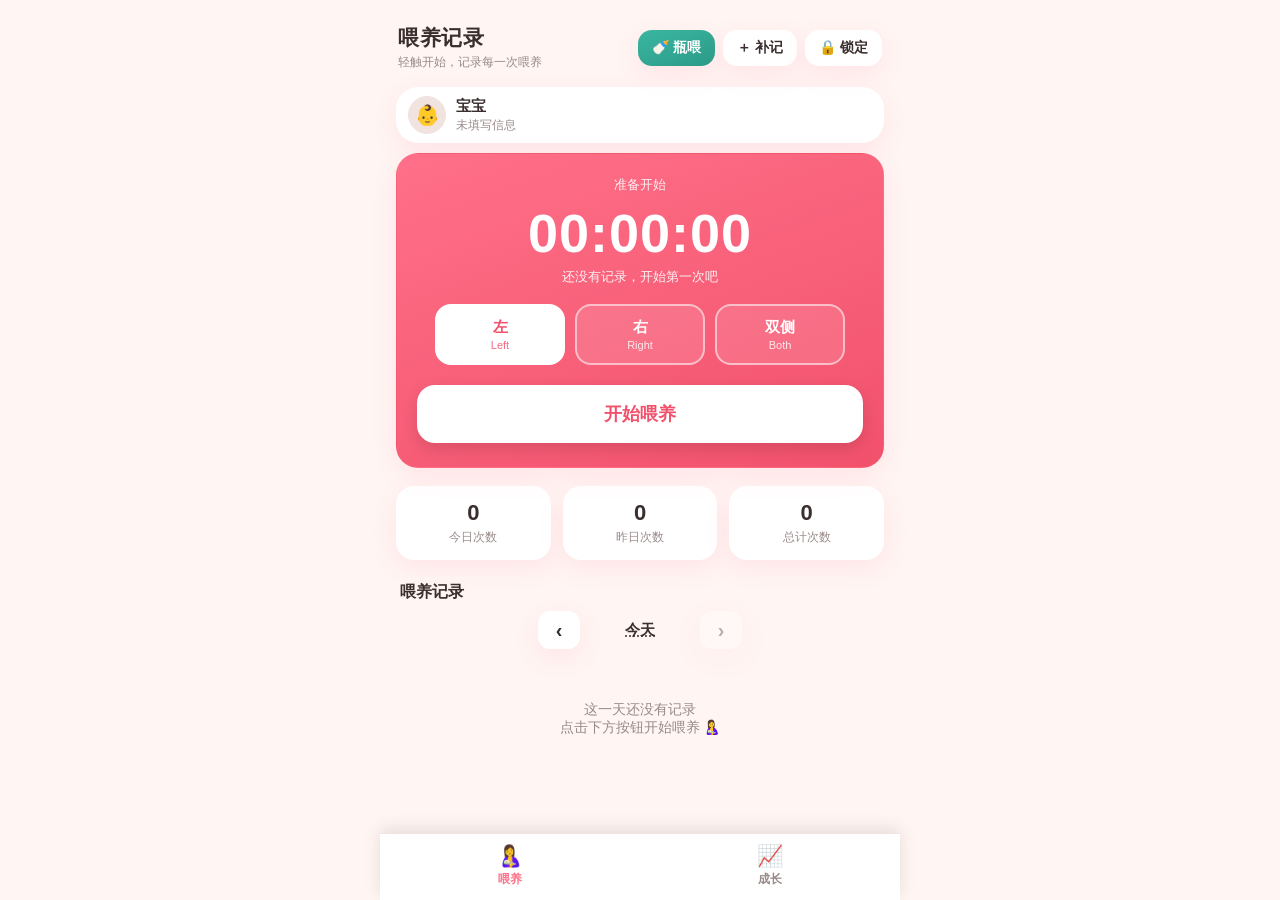
==== commit 3ba6ea2a: "feat: growth page, idle timer, import/export, click-outside close, 喂养 wording" ====
--- a/index.html
+++ b/index.html
@@ -49,6 +49,12 @@
     box-shadow:var(--shadow);cursor:pointer;white-space:nowrap;
   }
   .iconbtn.bottle{background:linear-gradient(160deg,var(--BT),#2a9b88);color:#fff;}
+  .iconbtn.on{background:linear-gradient(160deg,#e8b04b,#d99a2b);color:#3a2a05;}
+  /* 锁定模式：禁用喂养页内所有交互，仅查看数据（自动同步不受影响） */
+  #pageFeed.locked button:not(#lockBtn){ pointer-events:none; opacity:.45; }
+  #pageFeed.locked .item,
+  #pageFeed.locked .side{ pointer-events:none; }
+  #pageFeed.locked #lockBtn{ opacity:1; }
   /* timer card */
   .timer{
     background:var(--timer-grad);
@@ -120,6 +126,18 @@
     border:none;background:transparent;color:var(--sub);font-size:13px;
     padding:8px 12px;cursor:pointer;text-decoration:underline;
   }
+  .sync label{display:block;font-size:13px;color:var(--sub);margin:12px 0 4px;}
+  .sync input{width:100%;box-sizing:border-box;padding:9px 10px;border:1px solid var(--line);border-radius:10px;background:var(--bg);color:var(--text);font-size:14px;}
+  .sync .hint{font-size:12px;color:var(--sub);line-height:1.6;margin:6px 0 2px;}
+  .sync-btns{display:flex;gap:10px;margin-top:14px;}
+  .sync-btns button{flex:1;border:none;border-radius:10px;padding:11px;font-size:14px;cursor:pointer;}
+  .sync-btns #wdSave{background:var(--accent);color:#fff;}
+  .sync-btns #wdNow{background:var(--card);color:var(--text);border:1px solid var(--line);}
+  .wd-status{margin-top:12px;font-size:13px;padding:8px 10px;border-radius:8px;}
+  .wd-status.none{color:var(--sub);}
+  .wd-status.ok{color:#0a8a3f;background:rgba(10,138,63,.1);}
+  .wd-status.syncing{color:#9a6b00;background:rgba(154,107,0,.1);}
+  .wd-status.error{color:#c0392b;background:rgba(192,57,43,.1);}
   /* modal */
   .overlay{
     position:fixed;inset:0;background:rgba(0,0,0,.45);display:none;
@@ -261,6 +279,7 @@
     <div class="topbtns">
       <button class="iconbtn bottle" id="bottleBtn">🍼 瓶喂</button>
       <button class="iconbtn" id="addBtn">＋ 补记</button>
+      <button class="iconbtn" id="lockBtn">🔒 锁定</button>
     </div>
   </header>
 
@@ -360,6 +379,22 @@
       <div class="pager" id="growPager"></div>
     </section>
 
+    <section class="card sync">
+      <h2>多端同步（WebDAV）</h2>
+      <p class="hint">在 NAS 上开启 WebDAV 服务，填写同步文件路径（如 http://192.168.1.10:5005/breastfeed/store.json）。多台设备填写<b>同一个地址</b>即可互相同步喂养与成长数据。数据断网也能记录，联网后自动同步。</p>
+      <label>同步文件地址</label>
+      <input id="wdUrl" type="text" placeholder="http://NAS地址:端口/路径/store.json" autocomplete="off" autocapitalize="off" spellcheck="false">
+      <label>用户名</label>
+      <input id="wdUser" type="text" placeholder="WebDAV 用户名" autocomplete="off">
+      <label>密码</label>
+      <input id="wdPass" type="password" placeholder="WebDAV 密码" autocomplete="off">
+      <div class="sync-btns">
+        <button id="wdSave">保存并同步</button>
+        <button id="wdNow">立即同步</button>
+      </div>
+      <div id="wdStatus" class="wd-status none">未配置同步</div>
+    </section>
+
     <div class="foot">
       <button id="importBtn">导入</button>
       <button id="exportAllBtn">导出全部</button>
@@ -579,8 +614,9 @@
 let editId = null;
 
 function load(){ try{ return JSON.parse(localStorage.getItem(KEY)) || []; }catch(e){ return []; } }
-function save(){ try{ localStorage.setItem(KEY, JSON.stringify(sessions)); }catch(e){ console.warn('save failed', e); } }
-function getActive(){ return sessions.find(s => s.end === null) || null; }
+let inSync = false;
+function save(){ try{ localStorage.setItem(KEY, JSON.stringify(sessions)); }catch(e){ console.warn('save failed', e); } if(!inSync) scheduleSync(); }
+function getActive(){ return sessions.find(s => s.end === null && !s._deleted) || null; }
 function uid(){ return Date.now().toString(36) + Math.random().toString(36).slice(2,6); }
 function buzz(ms){ try{ navigator.vibrate && navigator.vibrate(ms); }catch(e){} }
 
@@ -718,7 +754,7 @@
   if(active){
     clock.textContent = fmtHMS(liveElapsed(active));
   } else {
-    const done = sessions.filter(s=>s.end!==null);
+    const done = sessions.filter(s=>s.end!==null && !s._deleted);
     if(done.length){
       const lastS = done[done.length-1];
       clock.textContent = fmtHMS(Date.now() - lastS.end);
@@ -734,7 +770,7 @@
   const activeBtns = document.getElementById('activeBtns');
   const pauseBtn = document.getElementById('pauseBtn');
   const sides = document.getElementById('sides').children;
-  const done = sessions.filter(s=>s.end!==null);
+  const done = sessions.filter(s=>s.end!==null && !s._deleted);
 
   if(!active){
     label.textContent = '准备开始';
@@ -777,7 +813,7 @@
   else { if(tick){ clearInterval(tick); tick = null; } }
 }
 function renderStats(){
-  const done = sessions.filter(s=>s.end!==null);
+  const done = sessions.filter(s=>s.end!==null && !s._deleted);
   const today = done.filter(s=>isSameDay(s.end,Date.now()));
   const yes = done.filter(s=>isSameDay(s.end,Date.now()-86400000));
   document.getElementById('stTodayN').textContent = today.length;
@@ -797,12 +833,12 @@
   document.getElementById('todayBtn').style.display = (viewDate === today0) ? 'none' : '';
 
   const daySessions = sessions
-    .filter(s => isSameDay(s.start, viewDate))
+    .filter(s => isSameDay(s.start, viewDate) && !s._deleted)
     .sort((a,b)=> b.start - a.start);
 
   /* 计算每条记录距上一次喂养的间隔：基于全部记录按开始时间升序，跨天也计入 */
   const gapMap = {};
-  const allSorted = sessions.filter(s=> s.start != null).sort((a,b)=> a.start - b.start);
+  const allSorted = sessions.filter(s=> s.start != null && !s._deleted).sort((a,b)=> a.start - b.start);
   for(let i=1;i<allSorted.length;i++){
     const prev = allSorted[i-1];
     const pEnd = (prev.end != null) ? prev.end : prev.start;
@@ -856,7 +892,7 @@
 });
 document.getElementById('mainBtn').addEventListener('click', ()=>{
   if(getActive()) return;
-  sessions.push({id:uid(), type:'nurse', start:Date.now(), end:null, side:selectedSide, pausedTotal:0, pausedAt:null});
+  sessions.push({id:uid(), type:'nurse', start:Date.now(), end:null, side:selectedSide, pausedTotal:0, pausedAt:null, updatedAt:Date.now()});
   buzz(30); save(); render();
 });
 document.getElementById('pauseBtn').addEventListener('click', ()=>{
@@ -867,6 +903,7 @@
   } else {
     active.pausedAt = Date.now(); buzz(20);
   }
+  active.updatedAt = Date.now();
   save(); render();
 });
 document.getElementById('endBtn').addEventListener('click', ()=>{
@@ -876,6 +913,7 @@
     active.pausedAt = null;
   }
   active.end = Date.now();
+  active.updatedAt = Date.now();
   selectedSide = computeDefaultSide();
   buzz([20,40,20]); save(); render();
 });
@@ -932,7 +970,7 @@
   if(isNaN(start)||isNaN(end)){ toast('时间格式有误'); return; }
   if(end <= start){ toast('结束时间需晚于开始时间'); return; }
   if(end > Date.now()+60000){ toast('结束时间不能晚于现在'); return; }
-  sessions.push({id:uid(), type:'nurse', start, end, side:mSide, pausedTotal:0, pausedAt:null});
+  sessions.push({id:uid(), type:'nurse', start, end, side:mSide, pausedTotal:0, pausedAt:null, updatedAt:Date.now()});
   save(); render(); closeModal();
 });
 
@@ -959,7 +997,7 @@
   const start = new Date(date+'T'+pad(h)+':'+pad(m)+':00').getTime();
   if(isNaN(start)){ toast('时间格式有误'); return; }
   if(start > Date.now()+60000){ toast('喂养时间不能晚于现在'); return; }
-  sessions.push({id:uid(), type:'bottle', start, end:start, volume:vol, pausedTotal:0, pausedAt:null});
+  sessions.push({id:uid(), type:'bottle', start, end:start, volume:vol, pausedTotal:0, pausedAt:null, updatedAt:Date.now()});
   save(); render(); closeBottle();
 });
 
@@ -996,7 +1034,7 @@
   document.getElementById('dDelete').onclick = ()=>{
     detailOverlay.classList.remove('show');
     confirmDialog('删除这条记录？删除后不可恢复。', ()=>{
-      sessions = sessions.filter(x=>x.id!==id);
+      sessions = sessions.map(x => x.id===id ? Object.assign({}, x, {_deleted:true, updatedAt:Date.now(), end: x.end==null ? Date.now() : x.end}) : x);
       save(); render(); toast('已删除');
     }, '删除记录');
   };
@@ -1046,7 +1084,7 @@
     const vol = parseInt(document.getElementById('eVol').value,10);
     if(!vol||vol<1){ toast('请填写容量'); return; }
     if(start > Date.now()+60000){ toast('时间不能晚于现在'); return; }
-    s.start = start; s.end = start; s.volume = vol;
+    s.start = start; s.end = start; s.volume = vol; s.updatedAt = Date.now();
   } else {
     const eh = timeFields['eEndD'].h, em = timeFields['eEndD'].m;
     const end = new Date(date+'T'+pad(eh)+':'+pad(em)+':00').getTime();
@@ -1055,7 +1093,7 @@
     if(end > Date.now()+60000){ toast('结束时间不能晚于现在'); return; }
     let side = document.querySelector('#eSeg button.on');
     s.start = start; s.end = end; s.side = side ? side.dataset.side : s.side;
-    s.pausedTotal = 0; s.pausedAt = null;
+    s.pausedTotal = 0; s.pausedAt = null; s.updatedAt = Date.now();
   }
   save(); render(); editOverlay.classList.remove('show');
 });
@@ -1128,9 +1166,9 @@
 let growEditId = null;
 
 function loadInfo(){ try{ return JSON.parse(localStorage.getItem(KEY_INFO)) || null; }catch(e){ return null; } }
-function saveInfo(){ try{ localStorage.setItem(KEY_INFO, JSON.stringify(babyInfo)); }catch(e){} }
+function saveInfo(){ try{ localStorage.setItem(KEY_INFO, JSON.stringify(babyInfo)); }catch(e){} if(!inSync) scheduleSync(); }
 function loadGrowth(){ try{ return JSON.parse(localStorage.getItem(KEY_GROW)) || []; }catch(e){ return []; } }
-function saveGrowth(){ try{ localStorage.setItem(KEY_GROW, JSON.stringify(growth)); }catch(e){} }
+function saveGrowth(){ try{ localStorage.setItem(KEY_GROW, JSON.stringify(growth)); }catch(e){} if(!inSync) scheduleSync(); }
 
 function ageText(birthTs){
   const days = Math.floor((Date.now() - birthTs) / 86400000);
@@ -1210,13 +1248,13 @@
   const sexBtn = document.querySelector('#babySex button.on');
   const sex = sexBtn ? sexBtn.dataset.sex : '';
   if(!name && !birth && !babyAvatarDraft){ toast('请至少填写姓名或出生日期'); return; }
-  babyInfo = { name: name || '', sex, birth, avatar: babyAvatarDraft };
+  babyInfo = { name: name || '', sex, birth, avatar: babyAvatarDraft, updatedAt: Date.now() };
   saveInfo(); renderBabyInfo();
   document.getElementById('babyEditOverlay').classList.remove('show');
   toast('已保存宝宝信息');
 });
 document.getElementById('babyCancel').addEventListener('click', ()=>{
-  babyInfo = null; saveInfo(); renderBabyInfo();
+  babyInfo = { _deleted: true, updatedAt: Date.now() }; saveInfo(); renderBabyInfo();
   document.getElementById('babyEditOverlay').classList.remove('show');
   toast('已清除宝宝信息');
 });
@@ -1234,7 +1272,7 @@
   if(!isNaN(w) && w <= 0){ toast('体重需大于 0'); return; }
   if(!isNaN(h) && h <= 0){ toast('身高需大于 0'); return; }
   const ts = new Date(date + 'T00:00').getTime();
-  growth.push({ id: uid(), date: ts, weight: isNaN(w) ? null : w, height: isNaN(h) ? null : h });
+  growth.push({ id: uid(), date: ts, weight: isNaN(w) ? null : w, height: isNaN(h) ? null : h, updatedAt: Date.now() });
   growPage = 1; saveGrowth(); renderGrowth();
   document.getElementById('gWeight').value = '';
   document.getElementById('gHeight').value = '';
@@ -1242,6 +1280,135 @@
   toast('已添加记录');
 });
 
+/* ===================== WebDAV 多端同步 ===================== */
+const WEBDAV_KEY = 'bf_webdav';
+let wdBusy = false, wdTimer = null, wdLast = 0, wdErr = '', wdStatus = '';
+function getWebDav(){ try{ return JSON.parse(localStorage.getItem(WEBDAV_KEY)||'null'); }catch(e){ return null; } }
+function wdBasic(cfg){ try{ return 'Basic ' + btoa(unescape(encodeURIComponent((cfg.user||'')+':'+(cfg.pass||'')))); }catch(e){ return ''; } }
+function wdHeaders(cfg, extra){ return Object.assign({ 'Authorization': wdBasic(cfg) }, extra||{}); }
+async function wdMkcol(cfg, url){
+  try{
+    const u = new URL(url); const segs = u.pathname.split('/').filter(Boolean); segs.pop();
+    let base = u.origin;
+    for(const seg of segs){ base += '/' + seg; try{ await fetch(base, { method:'MKCOL', headers: wdHeaders(cfg) }); }catch(e){} }
+  }catch(e){}
+}
+async function wdGet(cfg){
+  const r = await fetch(cfg.url, { method:'GET', headers: wdHeaders(cfg) });
+  if(r.status === 404) return null;
+  if(!r.ok) throw new Error('下载失败 HTTP '+r.status);
+  try{ return await r.json(); }catch(e){ return null; }
+}
+async function wdPut(cfg, obj){
+  await wdMkcol(cfg, cfg.url);
+  const r = await fetch(cfg.url, { method:'PUT', headers: wdHeaders(cfg, {'Content-Type':'application/json'}), body: JSON.stringify(obj) });
+  if(!r.ok) throw new Error('上传失败 HTTP '+r.status);
+}
+function mergeBoth(local, remote){
+  const map = new Map();
+  for(const x of (local||[])) if(x && x.id) map.set(x.id, x);
+  for(const x of (remote||[])){
+    if(!x || !x.id) continue;
+    const cur = map.get(x.id);
+    if(!cur || (x.updatedAt||0) > (cur.updatedAt||0)) map.set(x.id, x);
+  }
+  const out = []; const seen = new Set();
+  for(const x of (local||[])){ if(x && x.id){ out.push(map.get(x.id)); seen.add(x.id); } }
+  for(const x of (remote||[])){ if(x && x.id && !seen.has(x.id)){ out.push(x); seen.add(x.id); } }
+  return out;
+}
+function sigArr(arr){ return (arr||[]).map(x=> x && x.id ? x.id+':'+(x.updatedAt||0)+':'+(x._deleted?1:0) : '').join('|'); }
+function babyScore(b){ return b ? (b.updatedAt||0) : -1; }
+function scheduleSync(){
+  const cfg = getWebDav();
+  if(!cfg || !cfg.url || wdBusy) return;
+  clearTimeout(wdTimer);
+  wdTimer = setTimeout(()=>{ syncNow(); }, 1500);
+}
+async function syncNow(){
+  const cfg = getWebDav();
+  if(!cfg || !cfg.url || wdBusy) return;
+  wdBusy = true; updateWdUI('syncing');
+  const prev = inSync; inSync = true;
+  try{
+    const remote = await wdGet(cfg) || { sessions: [], growth: [], baby: null };
+    const ms = mergeBoth(sessions, remote.sessions);
+    const mg = mergeBoth(growth, remote.growth);
+    let nb = babyInfo;
+    if(babyScore(remote.baby) > babyScore(babyInfo)) nb = remote.baby;
+    // 不同步头像：合并后始终以本地头像为准（远端存储不含头像字段）
+    if(nb){
+      nb = Object.assign({}, nb);
+      nb.avatar = (babyInfo && babyInfo.avatar) ? babyInfo.avatar : (nb.avatar || '');
+      if(!nb.avatar) delete nb.avatar;
+    }
+    const localSig = sigArr(sessions)+'#'+sigArr(growth)+'#'+babyScore(babyInfo);
+    const remoteSig = sigArr(ms)+'#'+sigArr(mg)+'#'+babyScore(nb);
+    if(localSig !== remoteSig){
+      sessions = ms; growth = mg; babyInfo = nb;
+      save(); saveGrowth(); saveInfo();
+      render(); renderGrowth(); renderBabyInfo();
+    }
+    const out = {
+      sessions: sessions.map(s=> s.updatedAt ? s : Object.assign({}, s, {updatedAt:Date.now()})),
+      growth: growth.map(g=> g.updatedAt ? g : Object.assign({}, g, {updatedAt:Date.now()})),
+      baby: (() => { let b = (babyInfo && !babyInfo._deleted && !babyInfo.updatedAt) ? Object.assign({}, babyInfo, {updatedAt:Date.now()}) : babyInfo; if(b){ b = Object.assign({}, b); delete b.avatar; } return b; })()
+    };
+    await wdPut(cfg, out);
+    wdLast = Date.now(); wdErr = ''; wdStatus = 'ok'; updateWdUI('ok');
+  }catch(e){
+    wdErr = (e && e.message) ? e.message : String(e);
+    wdStatus = 'error'; updateWdUI('error');
+  }finally{
+    inSync = prev; wdBusy = false;
+  }
+}
+function updateWdUI(status){
+  const el = document.getElementById('wdStatus'); if(!el) return;
+  const cfg = getWebDav();
+  if(!cfg || !cfg.url){ el.textContent = '未配置同步'; el.className = 'wd-status none'; return; }
+  if(status === 'syncing'){ el.textContent = '同步中…'; el.className = 'wd-status syncing'; }
+  else if(status === 'error'){ el.textContent = '同步失败：' + wdErr; el.className = 'wd-status error'; }
+  else { el.textContent = '已同步 · ' + (wdLast ? fmtClock(wdLast) : ''); el.className = 'wd-status ok'; }
+}
+let wdIntStarted = false;
+function startWdInterval(){ if(wdIntStarted) return; wdIntStarted = true; setInterval(()=>{ const c = getWebDav(); if(c && c.url) syncNow(); }, 60000); }
+(function initSync(){
+  const u = document.getElementById('wdUrl'), us = document.getElementById('wdUser'), p = document.getElementById('wdPass');
+  const cfg = getWebDav() || {};
+  if(u) u.value = cfg.url || '';
+  if(us) us.value = cfg.user || '';
+  if(p) p.value = cfg.pass || '';
+  const saveCfg = ()=>{ const c = { url: u.value.trim(), user: us.value.trim(), pass: p.value }; localStorage.setItem(WEBDAV_KEY, JSON.stringify(c)); return c; };
+  const bSave = document.getElementById('wdSave'), bNow = document.getElementById('wdNow');
+  if(bSave) bSave.addEventListener('click', ()=>{ saveCfg(); startWdInterval(); toast('已保存同步配置'); syncNow(); });
+  if(bNow) bNow.addEventListener('click', ()=>{ syncNow(); });
+  updateWdUI('');
+  if(cfg && cfg.url){ startWdInterval(); syncNow(); }
+})();
+
+/* 锁定模式：禁用喂养页所有交互（仅查看数据），自动同步不受影响 */
+let locked = false;
+try { locked = localStorage.getItem('bf_locked') === '1'; } catch(e){}
+function applyLock(){
+  const page = document.getElementById('pageFeed');
+  if(page) page.classList.toggle('locked', locked);
+  const b = document.getElementById('lockBtn');
+  if(b){
+    b.textContent = locked ? '🔓 解锁' : '🔒 锁定';
+    b.classList.toggle('on', locked);
+  }
+}
+(function initLock(){
+  const b = document.getElementById('lockBtn');
+  if(b) b.addEventListener('click', ()=>{
+    locked = !locked;
+    try{ localStorage.setItem('bf_locked', locked ? '1' : '0'); }catch(e){}
+    applyLock();
+  });
+  applyLock();
+})();
+
 /* 记录列表 + 曲线 */
 function renderGrowth(){
   renderGrowList();
@@ -1252,7 +1419,7 @@
 function renderGrowList(){
   const list = document.getElementById('growList');
   const pager = document.getElementById('growPager');
-  const sorted = growth.slice().sort((a,b)=>b.date - a.date);
+  const sorted = growth.slice().filter(g=>!g._deleted).sort((a,b)=>b.date - a.date);
   const total = sorted.length;
   const pages = Math.max(1, Math.ceil(total / GROW_PER_PAGE));
   if(growPage > pages) growPage = pages;
@@ -1296,7 +1463,7 @@
   if(delBtn){
     const id = delBtn.dataset.id;
     confirmDialog('删除这条成长记录？', ()=>{
-      growth = growth.filter(x=>x.id !== id);
+      growth = growth.map(x => x.id === id ? Object.assign({}, x, {_deleted:true, updatedAt:Date.now()}) : x);
       growPage = 1; saveGrowth(); renderGrowth(); toast('已删除');
     }, '删除记录');
   } else if(editBtn){
@@ -1322,6 +1489,7 @@
   r.date = new Date(date + 'T00:00').getTime();
   r.weight = isNaN(w) ? null : w;
   r.height = isNaN(h) ? null : h;
+  r.updatedAt = Date.now();
   saveGrowth(); renderGrowth();
   document.getElementById('growEditOverlay').classList.remove('show');
   toast('已保存');
@@ -1370,19 +1538,41 @@
         let arr = null;
         if(Array.isArray(parsed)) arr = parsed;
         else if(parsed && Array.isArray(parsed.sessions)) arr = parsed.sessions;
-        if(!arr || !arr.length){ toast('文件中没有可导入的喂养记录'); return; }
-        const ids = new Set(sessions.map(s=>s.id));
-        let added = 0;
-        for(const s of arr){
-          if(!s || s.start == null) continue;
-          const id = s.id || uid();
-          if(ids.has(id)) continue;
-          ids.add(id);
-          sessions.push(Object.assign({ id: id }, s));
-          added++;
+        let added = 0, addedG = 0;
+        // 喂养记录
+        if(arr && arr.length){
+          const ids = new Set(sessions.map(s=>s.id));
+          for(const s of arr){
+            if(!s || s.start == null) continue;
+            const id = s.id || uid();
+            if(ids.has(id)) continue;
+            ids.add(id);
+            sessions.push(Object.assign({ id: id, updatedAt: Date.now() }, s));
+            added++;
+          }
+          if(added){ save(); render(); }
         }
-        if(added){ save(); render(); toast('已导入 '+added+' 条喂养记录'); }
-        else toast('没有新的喂养记录可导入');
+        // 成长记录
+        if(parsed && Array.isArray(parsed.records)){
+          const gids = new Set(growth.map(g=>g.id));
+          for(const g of parsed.records){
+            if(!g || g.date == null) continue;
+            const id = g.id || uid();
+            if(gids.has(id)) continue;
+            gids.add(id);
+            growth.push(Object.assign({ id: id, updatedAt: Date.now() }, g));
+            addedG++;
+          }
+          if(addedG){ saveGrowth(); renderGrowth(); }
+        }
+        // 宝宝信息
+        if(parsed && parsed.info){
+          babyInfo = Object.assign({}, parsed.info, { updatedAt: Date.now() });
+          saveInfo(); renderBabyInfo();
+        }
+        const msg = '已导入 ' + added + ' 条喂养记录' + (addedG ? '、' + addedG + ' 条成长记录' : '') + (parsed && parsed.info ? '，宝宝信息已更新' : '');
+        if(added || addedG || (parsed && parsed.info)) toast(msg);
+        else toast('没有新的数据可导入');
       }catch(err){ toast('解析失败：'+err.message); }
     };
     reader.readAsText(file);
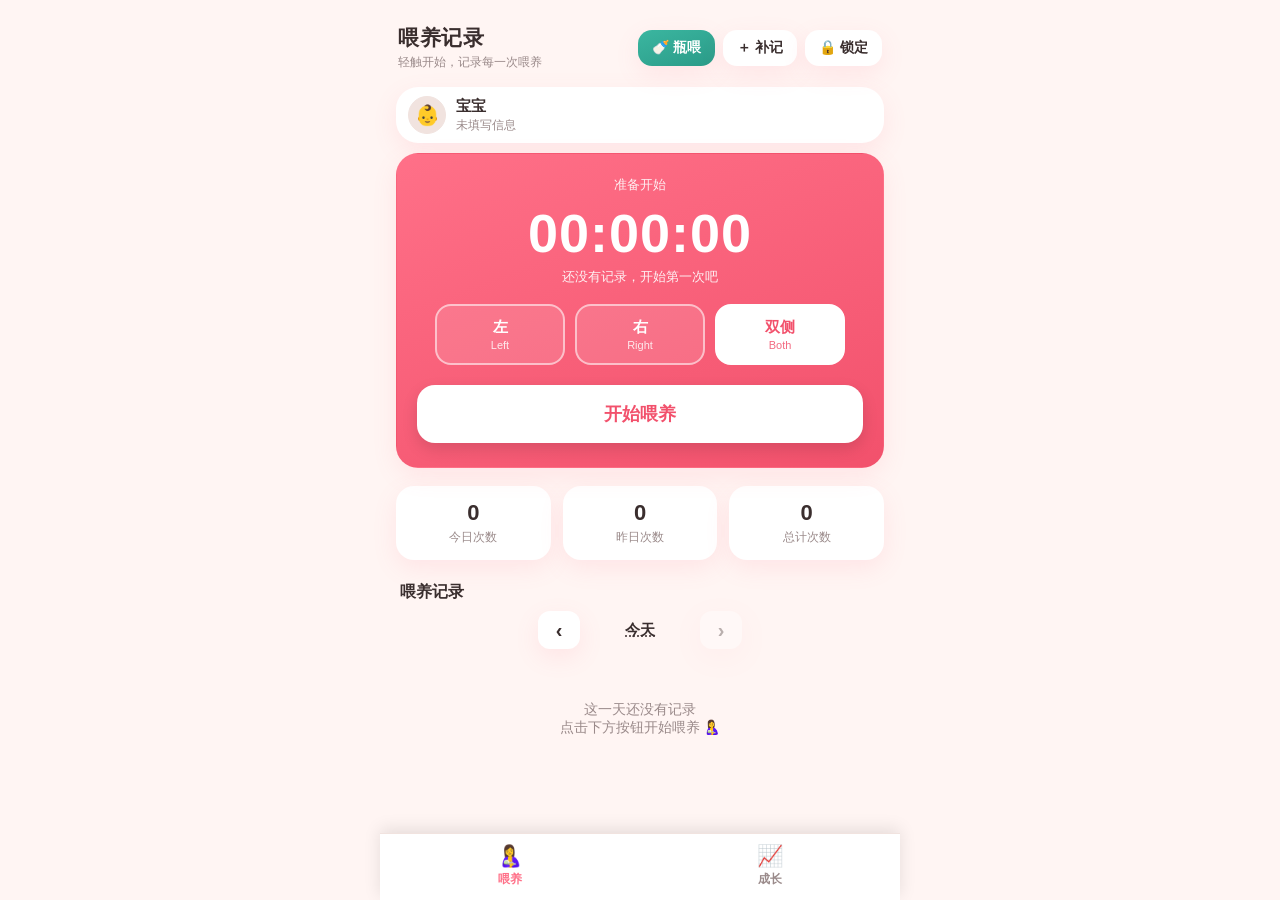
==== commit 921f4ffc: "feat: sync only sessions+growth, baby stays local, locked=read-only sync" ====
--- a/index.html
+++ b/index.html
@@ -144,7 +144,7 @@
     align-items:center;justify-content:center;padding:20px;z-index:50;
   }
   .overlay.show{display:flex;}
-  .modal{background:var(--card);border-radius:20px;padding:22px;width:100%;max-width:380px;box-shadow:var(--shadow);}
+  .modal{background:var(--card);border-radius:20px;padding:22px;width:100%;max-width:380px;box-shadow:var(--shadow);max-height:86vh;overflow-y:auto;}
   .modal h3{margin:0 0 14px;font-size:18px;}
   .modal p{margin:0 0 16px;font-size:14px;color:var(--sub);line-height:1.5;}
   .field{margin-bottom:14px;}
@@ -209,7 +209,7 @@
   .card h2{font-size:16px;margin:0 0 12px;}
   .grow-summary{font-size:14px;color:var(--accent);font-weight:700;margin-bottom:12px;min-height:18px;}
   .chartwrap{position:relative;width:100%;}
-  #growthChart{width:100%;display:block;}
+  #growthChartW, #growthChartH{width:100%;display:block;}
   .legend{display:flex;gap:18px;justify-content:center;margin-top:10px;font-size:13px;}
   .lg-w{color:var(--accent);} .lg-h{color:var(--L);}
   .btn-ok.full{width:100%;}
@@ -368,8 +368,10 @@
     </section>
 
     <section class="card">
-      <h2>成长曲线</h2>
-      <div class="chartwrap"><canvas id="growthChart"></canvas></div>
+      <h2>体重曲线 (kg)</h2>
+      <div class="chartwrap"><canvas id="growthChartW"></canvas></div>
+      <h2>身高曲线 (cm)</h2>
+      <div class="chartwrap"><canvas id="growthChartH"></canvas></div>
       <div class="legend"><span class="lg lg-w">● 体重(kg)</span><span class="lg lg-h">● 身高(cm)</span></div>
     </section>
 
@@ -379,25 +381,10 @@
       <div class="pager" id="growPager"></div>
     </section>
 
-    <section class="card sync">
-      <h2>多端同步（WebDAV）</h2>
-      <p class="hint">在 NAS 上开启 WebDAV 服务，填写同步文件路径（如 http://192.168.1.10:5005/breastfeed/store.json）。多台设备填写<b>同一个地址</b>即可互相同步喂养与成长数据。数据断网也能记录，联网后自动同步。</p>
-      <label>同步文件地址</label>
-      <input id="wdUrl" type="text" placeholder="http://NAS地址:端口/路径/store.json" autocomplete="off" autocapitalize="off" spellcheck="false">
-      <label>用户名</label>
-      <input id="wdUser" type="text" placeholder="WebDAV 用户名" autocomplete="off">
-      <label>密码</label>
-      <input id="wdPass" type="password" placeholder="WebDAV 密码" autocomplete="off">
-      <div class="sync-btns">
-        <button id="wdSave">保存并同步</button>
-        <button id="wdNow">立即同步</button>
-      </div>
-      <div id="wdStatus" class="wd-status none">未配置同步</div>
-    </section>
-
     <div class="foot">
       <button id="importBtn">导入</button>
       <button id="exportAllBtn">导出全部</button>
+      <button id="syncSetBtn">同步设置</button>
       <button id="clearAllBtn">清空全部</button>
     </div>
   </div><!-- /pageGrow -->
@@ -593,20 +580,40 @@
 
 <input type="date" id="dayPicker">
 
+<!-- 同步设置弹窗（WebDAV） -->
+<div class="overlay" id="syncOverlay">
+  <div class="modal">
+    <h3>多端同步设置（WebDAV）</h3>
+    <p class="hint">在 NAS 上开启 WebDAV 服务，填写同步文件路径（如 http://192.168.1.10:5005/breastfeed/store.json）。多台设备填写<b>同一个地址</b>即可互相同步喂养与成长数据。数据断网也能记录，联网后自动同步。</p>
+    <div class="field"><label>同步文件地址</label>
+      <input id="wdUrl" type="text" placeholder="http://NAS地址:端口/路径/store.json" autocomplete="off" autocapitalize="off" spellcheck="false">
+    </div>
+    <div class="field"><label>用户名</label>
+      <input id="wdUser" type="text" placeholder="WebDAV 用户名" autocomplete="off">
+    </div>
+    <div class="field"><label>密码</label>
+      <input id="wdPass" type="password" placeholder="WebDAV 密码" autocomplete="off">
+    </div>
+    <div class="sync-btns">
+      <button id="wdSave">保存并同步</button>
+      <button id="wdNow">立即同步</button>
+    </div>
+    <div id="wdStatus" class="wd-status none">未配置同步</div>
+    <div class="acts">
+      <button class="btn-cancel" id="syncClose">关闭</button>
+    </div>
+  </div>
+</div>
+
 <div id="toast"></div>
 
 <script>
 const KEY = 'bf_sessions_v1';
 const SIDE_NAME = {L:'左', R:'右', B:'双侧'};
 let sessions = load();
-// 根据上一次喂养的侧别，默认取相反侧（上次左→默认右，上次右→默认左，双侧/无→左）
+// 喂养方式默认为「双侧」
 function computeDefaultSide(){
-  const done = sessions.filter(s=>s.type==='nurse' && s.end!==null).sort((a,b)=>a.end-b.end);
-  if(!done.length) return 'L';
-  const last = done[done.length-1].side;
-  if(last==='L') return 'R';
-  if(last==='R') return 'L';
-  return 'L';
+  return 'B';
 }
 let selectedSide = computeDefaultSide();
 let tick = null;
@@ -1093,7 +1100,8 @@
     if(end > Date.now()+60000){ toast('结束时间不能晚于现在'); return; }
     let side = document.querySelector('#eSeg button.on');
     s.start = start; s.end = end; s.side = side ? side.dataset.side : s.side;
-    s.pausedTotal = 0; s.pausedAt = null; s.updatedAt = Date.now();
+    // 保留原有暂停信息（修改记录时不再清零）
+    s.updatedAt = Date.now();
   }
   save(); render(); editOverlay.classList.remove('show');
 });
@@ -1318,7 +1326,6 @@
   return out;
 }
 function sigArr(arr){ return (arr||[]).map(x=> x && x.id ? x.id+':'+(x.updatedAt||0)+':'+(x._deleted?1:0) : '').join('|'); }
-function babyScore(b){ return b ? (b.updatedAt||0) : -1; }
 function scheduleSync(){
   const cfg = getWebDav();
   if(!cfg || !cfg.url || wdBusy) return;
@@ -1331,28 +1338,26 @@
   wdBusy = true; updateWdUI('syncing');
   const prev = inSync; inSync = true;
   try{
-    const remote = await wdGet(cfg) || { sessions: [], growth: [], baby: null };
+    // 宝宝信息仅保存在本地，不同步、也不从远端更新
+    const remote = await wdGet(cfg) || { sessions: [], growth: [] };
     const ms = mergeBoth(sessions, remote.sessions);
     const mg = mergeBoth(growth, remote.growth);
-    let nb = babyInfo;
-    if(babyScore(remote.baby) > babyScore(babyInfo)) nb = remote.baby;
-    // 不同步头像：合并后始终以本地头像为准（远端存储不含头像字段）
-    if(nb){
-      nb = Object.assign({}, nb);
-      nb.avatar = (babyInfo && babyInfo.avatar) ? babyInfo.avatar : (nb.avatar || '');
-      if(!nb.avatar) delete nb.avatar;
+    const localSig = sigArr(sessions)+'#'+sigArr(growth);
+    const remoteSig = sigArr(ms)+'#'+sigArr(mg);
+    if(localSig !== remoteSig){
+      sessions = ms; growth = mg;
+      save(); saveGrowth();
+      render(); renderGrowth();
     }
-    const localSig = sigArr(sessions)+'#'+sigArr(growth)+'#'+babyScore(babyInfo);
-    const remoteSig = sigArr(ms)+'#'+sigArr(mg)+'#'+babyScore(nb);
-    if(localSig !== remoteSig){
-      sessions = ms; growth = mg; babyInfo = nb;
-      save(); saveGrowth(); saveInfo();
-      render(); renderGrowth(); renderBabyInfo();
+    // 锁定状态下：只读同步文件，不上传更新
+    if(locked){
+      wdLast = Date.now(); wdErr = ''; wdStatus = 'ok'; updateWdUI('ok');
+      return;
     }
+    // 同步内容仅含喂养(sessions)与成长(growth)
     const out = {
       sessions: sessions.map(s=> s.updatedAt ? s : Object.assign({}, s, {updatedAt:Date.now()})),
-      growth: growth.map(g=> g.updatedAt ? g : Object.assign({}, g, {updatedAt:Date.now()})),
-      baby: (() => { let b = (babyInfo && !babyInfo._deleted && !babyInfo.updatedAt) ? Object.assign({}, babyInfo, {updatedAt:Date.now()}) : babyInfo; if(b){ b = Object.assign({}, b); delete b.avatar; } return b; })()
+      growth: growth.map(g=> g.updatedAt ? g : Object.assign({}, g, {updatedAt:Date.now()}))
     };
     await wdPut(cfg, out);
     wdLast = Date.now(); wdErr = ''; wdStatus = 'ok'; updateWdUI('ok');
@@ -1385,6 +1390,18 @@
   if(bNow) bNow.addEventListener('click', ()=>{ syncNow(); });
   updateWdUI('');
   if(cfg && cfg.url){ startWdInterval(); syncNow(); }
+})();
+
+/* 同步设置弹窗开关 */
+(function initSyncOverlay(){
+  const ov = document.getElementById('syncOverlay');
+  const open = ()=>{ const cfg = getWebDav() || {}; const u = document.getElementById('wdUrl'); if(u) u.value = cfg.url || ''; ov.classList.add('show'); };
+  const close = ()=> ov.classList.remove('show');
+  const bOpen = document.getElementById('syncSetBtn');
+  if(bOpen) bOpen.addEventListener('click', open);
+  const bClose = document.getElementById('syncClose');
+  if(bClose) bClose.addEventListener('click', close);
+  if(ov) ov.addEventListener('click', e=>{ if(e.target === ov) close(); });
 })();
 
 /* 锁定模式：禁用喂养页所有交互（仅查看数据），自动同步不受影响 */
@@ -1580,9 +1597,8 @@
   input.click();
 });
 
-/* 成长曲线（Canvas，双轴：体重 kg / 身高 cm） */
-function drawGrowthChart(){
-  const cv = document.getElementById('growthChart');
+/* 成长曲线（Canvas，单条曲线：体重 kg 或 身高 cm，各自独立绘制） */
+function drawOneChart(cv, getVal, color, unit){
   if(!cv) return;
   const wrap = cv.parentElement;
   const cssW = wrap.clientWidth || 320;
@@ -1599,41 +1615,34 @@
   const cs = getComputedStyle(document.documentElement);
   const sub = (cs.getPropertyValue('--sub') || '#999').trim();
   const line = (cs.getPropertyValue('--line') || '#eee').trim();
-  const accent = (cs.getPropertyValue('--accent') || '#ff7088').trim();
-  const blue = (cs.getPropertyValue('--L') || '#5b8def').trim();
 
   const recs = growth.slice().sort((a,b)=>a.date - b.date);
-  if(recs.length < 2){
+  const pts = recs.map((r,i)=>({i, v:getVal(r)})).filter(p=>p.v != null);
+  if(pts.length < 2){
     ctx.fillStyle = sub;
     ctx.font = '14px sans-serif';
     ctx.textAlign = 'center';
-    ctx.fillText('至少需要 2 条记录才能绘制成长曲线', cssW/2, cssH/2);
+    ctx.fillText('至少需要 2 条记录才能绘制' + unit + '曲线', cssW/2, cssH/2);
     return;
   }
 
-  const padL = 38, padR = 42, padT = 16, padB = 28;
+  const padL = 42, padR = 16, padT = 16, padB = 28;
   const plotW = cssW - padL - padR;
   const plotH = cssH - padT - padB;
   const x0 = padL, y0 = padT;
 
-  const weights = recs.map(r=>r.weight).filter(v=>v != null);
-  const heights = recs.map(r=>r.height).filter(v=>v != null);
-  const wPts = recs.map((r,i)=>({i, v:r.weight})).filter(p=>p.v != null);
-  const hPts = recs.map((r,i)=>({i, v:r.height})).filter(p=>p.v != null);
-
   function yScale(val, mn, mx){
     if(mx === mn) return y0 + plotH/2;
     return y0 + plotH - (val - mn) / (mx - mn) * plotH;
   }
   function xAt(i){ return x0 + (recs.length === 1 ? 0 : i / (recs.length - 1) * plotW); }
-  function range(vals){
-    let mn = Math.min.apply(null, vals), mx = Math.max.apply(null, vals);
-    const p = (mx - mn) * 0.15 || 1;
-    return [mn - p, mx + p];
-  }
-  const wR = range(weights), hR = range(heights);
-
-  // 网格 + 坐标轴标签
+
+  const vals = pts.map(p=>p.v);
+  let mn = Math.min.apply(null, vals), mx = Math.max.apply(null, vals);
+  const p = (mx - mn) * 0.15 || 1;
+  mn -= p; mx += p;
+
+  // 网格 + y 轴标签
   const rows = 4;
   ctx.lineWidth = 1;
   ctx.font = '11px sans-serif';
@@ -1641,12 +1650,9 @@
     const yy = y0 + plotH * g / rows;
     ctx.strokeStyle = line;
     ctx.beginPath(); ctx.moveTo(x0, yy); ctx.lineTo(x0 + plotW, yy); ctx.stroke();
-    const wv = wR[1] - (wR[1] - wR[0]) * g / rows;
-    ctx.fillStyle = accent; ctx.textAlign = 'right';
-    ctx.fillText(wv.toFixed(1), x0 - 6, yy + 4);
-    const hv = hR[1] - (hR[1] - hR[0]) * g / rows;
-    ctx.fillStyle = blue; ctx.textAlign = 'left';
-    ctx.fillText(hv.toFixed(0), x0 + plotW + 6, yy + 4);
+    const v = mx - (mx - mn) * g / rows;
+    ctx.fillStyle = color; ctx.textAlign = 'right';
+    ctx.fillText(unit === 'kg' ? v.toFixed(1) : v.toFixed(0), x0 - 6, yy + 4);
   }
   // x 轴日期标签
   ctx.fillStyle = sub; ctx.textAlign = 'center';
@@ -1657,23 +1663,25 @@
     ctx.fillText((d.getMonth()+1) + '/' + d.getDate(), xAt(i), cssH - 8);
   }
 
-  function drawLine(pts, mn, mx, color){
-    if(pts.length < 1) return;
-    ctx.strokeStyle = color; ctx.lineWidth = 2.5;
-    ctx.beginPath();
-    pts.forEach((p, idx)=>{
-      const xx = xAt(p.i), yy = yScale(p.v, mn, mx);
-      if(idx === 0) ctx.moveTo(xx, yy); else ctx.lineTo(xx, yy);
-    });
-    ctx.stroke();
-    ctx.fillStyle = color;
-    pts.forEach(p=>{
-      const xx = xAt(p.i), yy = yScale(p.v, mn, mx);
-      ctx.beginPath(); ctx.arc(xx, yy, 3.2, 0, Math.PI * 2); ctx.fill();
-    });
-  }
-  drawLine(wPts, wR[0], wR[1], accent);
-  drawLine(hPts, hR[0], hR[1], blue);
+  // 曲线 + 数据点
+  ctx.strokeStyle = color; ctx.lineWidth = 2.5;
+  ctx.beginPath();
+  pts.forEach((p, idx)=>{
+    const xx = xAt(p.i), yy = yScale(p.v, mn, mx);
+    if(idx === 0) ctx.moveTo(xx, yy); else ctx.lineTo(xx, yy);
+  });
+  ctx.stroke();
+  ctx.fillStyle = color;
+  pts.forEach(p=>{
+    const xx = xAt(p.i), yy = yScale(p.v, mn, mx);
+    ctx.beginPath(); ctx.arc(xx, yy, 3.2, 0, Math.PI * 2); ctx.fill();
+  });
+}
+function drawGrowthChart(){
+  const accent = (getComputedStyle(document.documentElement).getPropertyValue('--accent') || '#ff7088').trim();
+  const blue = (getComputedStyle(document.documentElement).getPropertyValue('--L') || '#5b8def').trim();
+  drawOneChart(document.getElementById('growthChartW'), r=>r.weight, accent, 'kg');
+  drawOneChart(document.getElementById('growthChartH'), r=>r.height, blue, 'cm');
 }
 window.addEventListener('resize', ()=>{
   if(document.getElementById('pageGrow').style.display !== 'none') drawGrowthChart();
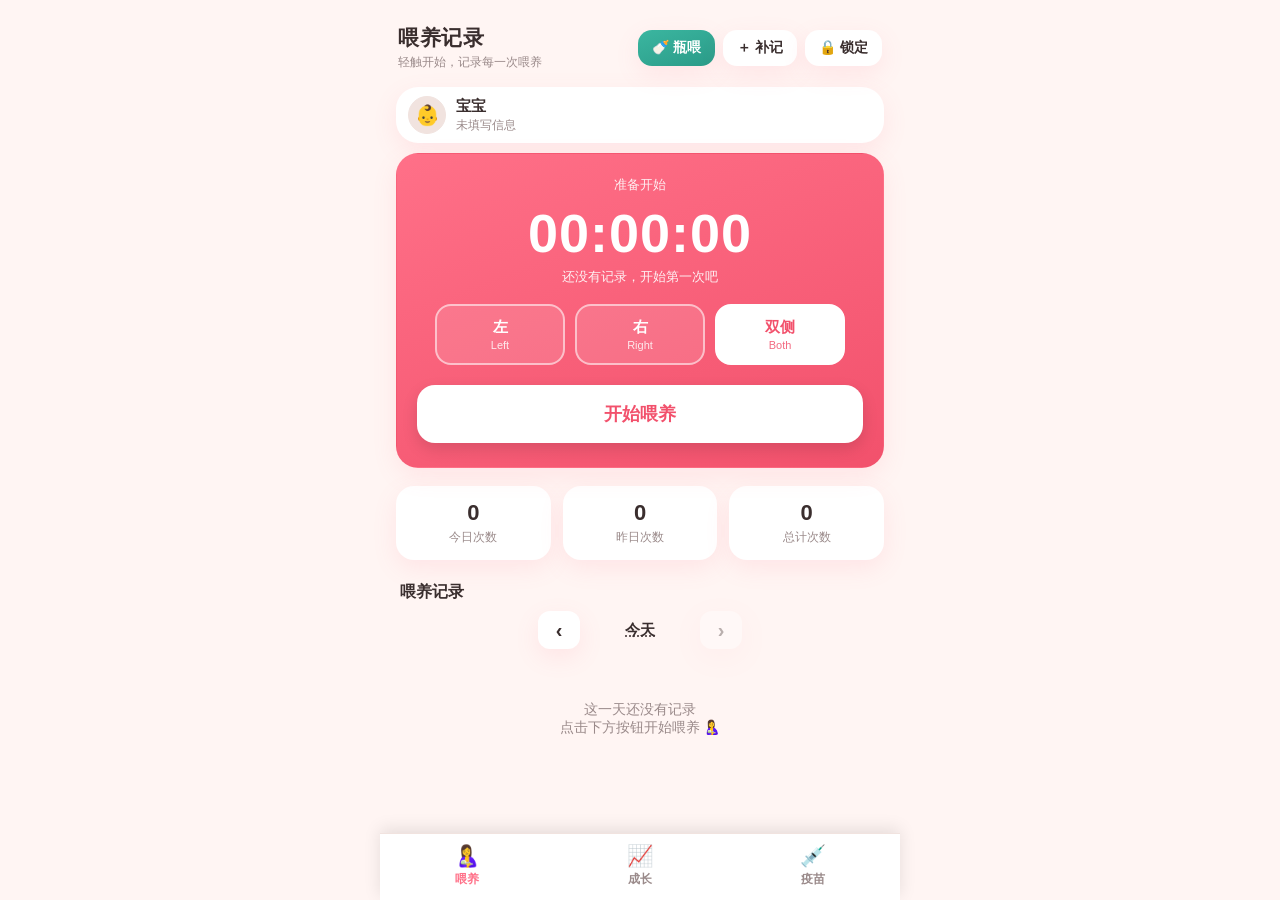
==== commit 6aa15574: "feat: sync only sessions+growth, baby stays local, locked=read-only sync" ====
--- a/index.html
+++ b/index.html
@@ -389,11 +389,44 @@
     </div>
   </div><!-- /pageGrow -->
 
+  <div class="page" id="pageVaccine" style="display:none">
+    <header>
+      <div>
+        <h1>疫苗接种</h1>
+        <div class="sub">记录宝宝的每一次接种 💉</div>
+      </div>
+    </header>
+
+    <section class="card compact">
+      <h2>添加接种记录</h2>
+      <div class="mrow">
+        <div class="field" style="flex:1"><label>疫苗名称</label><input type="text" id="vName" autocomplete="off" placeholder="如 乙肝疫苗"></div>
+      </div>
+      <div class="mrow">
+        <div class="field"><label>接种日期</label><input type="date" id="vDate"></div>
+        <div class="field"><label>剂次</label><input type="text" id="vDose" autocomplete="off" placeholder="如 第1剂"></div>
+      </div>
+      <div class="mrow">
+        <div class="field" style="flex:1"><label>接种部位 / 机构</label><input type="text" id="vSite" autocomplete="off" placeholder="如 左上臂 / 社区卫生服务中心"></div>
+      </div>
+      <div class="mrow">
+        <div class="field" style="flex:1"><label>备注</label><input type="text" id="vNote" autocomplete="off" placeholder="厂家、批号、反应等"></div>
+      </div>
+      <button class="btn-ok full" id="vAdd">添加记录</button>
+    </section>
+
+    <section class="hist">
+      <h2>接种记录 <span class="cnt" id="vacCnt"></span></h2>
+      <div id="vacList"></div>
+    </section>
+  </div><!-- /pageVaccine -->
+
 </div><!-- /.wrap -->
 
 <nav class="tabbar">
   <button id="tabFeed" class="on"><span class="ic">🤱</span>喂养</button>
   <button id="tabGrow"><span class="ic">📈</span>成长</button>
+  <button id="tabVaccine"><span class="ic">💉</span>疫苗</button>
 </nav>
 
 <!-- 补记弹窗（喂养） -->
@@ -515,6 +548,33 @@
     <div class="acts">
       <button class="btn-cancel" id="pCancel">取消</button>
       <button class="btn-ok" id="pOk">确定</button>
+    </div>
+  </div>
+</div>
+
+<!-- 疫苗接种：修改弹窗 -->
+<div class="overlay" id="vacEditOverlay">
+  <div class="modal">
+    <h3>修改接种记录</h3>
+    <div class="field">
+      <label>疫苗名称</label>
+      <input type="text" id="veName" autocomplete="off">
+    </div>
+    <div class="mrow">
+      <div class="field"><label>接种日期</label><input type="date" id="veDate"></div>
+      <div class="field"><label>剂次</label><input type="text" id="veDose" autocomplete="off"></div>
+    </div>
+    <div class="field">
+      <label>接种部位 / 机构</label>
+      <input type="text" id="veSite" autocomplete="off">
+    </div>
+    <div class="field">
+      <label>备注</label>
+      <input type="text" id="veNote" autocomplete="off">
+    </div>
+    <div class="acts">
+      <button class="btn-cancel" id="veCancel">取消</button>
+      <button class="btn-ok" id="veSave">保存</button>
     </div>
   </div>
 </div>
@@ -711,6 +771,8 @@
   ok.onclick = ()=>{ ov.classList.remove('show'); onOk(); };
   cancel.onclick = ()=>{ ov.classList.remove('show'); };
 }
+/* HTML 转义，避免用户输入（疫苗名称/备注）造成 XSS */
+function esc(s){ return String(s == null ? '' : s).replace(/[&<>"']/g, c => ({'&':'&amp;','<':'&lt;','>':'&gt;','"':'&quot;',"'":'&#39;'}[c])); }
 
 /* ---------- 滚轮时间选择器 ---------- */
 let pickerApply = null;
@@ -1148,23 +1210,23 @@
 
 /* ---------- 页面切换（喂养 / 成长） ---------- */
 function showPage(which){
-  const feed = document.getElementById('pageFeed');
-  const grow = document.getElementById('pageGrow');
-  const tF = document.getElementById('tabFeed');
-  const tG = document.getElementById('tabGrow');
-  if(which === 'grow'){
-    feed.style.display = 'none';
-    grow.style.display = '';
-    tF.classList.remove('on'); tG.classList.add('on');
-    renderGrowth();           // 进入成长页时刷新列表与曲线
-  } else {
-    grow.style.display = 'none';
-    feed.style.display = '';
-    tG.classList.remove('on'); tF.classList.add('on');
-  }
+  const map = {
+    feed: { page: document.getElementById('pageFeed'), tab: document.getElementById('tabFeed') },
+    grow: { page: document.getElementById('pageGrow'), tab: document.getElementById('tabGrow') },
+    vac:  { page: document.getElementById('pageVaccine'), tab: document.getElementById('tabVaccine') }
+  };
+  for(const k in map){
+    if(!map[k].page || !map[k].tab) continue;
+    const active = (k === which);
+    map[k].page.style.display = active ? '' : 'none';
+    map[k].tab.classList.toggle('on', active);
+  }
+  if(which === 'grow') renderGrowth();   // 进入成长页时刷新列表与曲线
+  if(which === 'vac')  renderVaccine();  // 进入疫苗页时刷新列表
 }
 document.getElementById('tabFeed').addEventListener('click', ()=>showPage('feed'));
 document.getElementById('tabGrow').addEventListener('click', ()=>showPage('grow'));
+document.getElementById('tabVaccine').addEventListener('click', ()=>showPage('vac'));
 
 /* ---------- 宝宝成长记录 ---------- */
 const KEY_INFO = 'bf_baby_info_v1';
@@ -1177,6 +1239,13 @@
 function saveInfo(){ try{ localStorage.setItem(KEY_INFO, JSON.stringify(babyInfo)); }catch(e){} if(!inSync) scheduleSync(); }
 function loadGrowth(){ try{ return JSON.parse(localStorage.getItem(KEY_GROW)) || []; }catch(e){ return []; } }
 function saveGrowth(){ try{ localStorage.setItem(KEY_GROW, JSON.stringify(growth)); }catch(e){} if(!inSync) scheduleSync(); }
+
+/* ---------- 疫苗接种记录（本地保存，不纳入 WebDAV 同步） ---------- */
+const KEY_VAC = 'bf_vaccines_v1';
+let vaccines = loadVaccines();
+let vacEditId = null;
+function loadVaccines(){ try{ return JSON.parse(localStorage.getItem(KEY_VAC)) || []; }catch(e){ return []; } }
+function saveVaccines(){ try{ localStorage.setItem(KEY_VAC, JSON.stringify(vaccines)); }catch(e){ console.warn('save vaccines failed', e); } }
 
 function ageText(birthTs){
   const days = Math.floor((Date.now() - birthTs) / 86400000);
@@ -1530,12 +1599,13 @@
   }
 }
 document.getElementById('exportAllBtn').addEventListener('click', ()=>{
-  downloadJSON({ sessions: sessions, info: babyInfo, records: growth }, '喂养与成长_'+fmtDate(Date.now())+'.json');
+  downloadJSON({ sessions: sessions, info: babyInfo, records: growth, vaccines: vaccines }, '喂养与成长与疫苗_'+fmtDate(Date.now())+'.json');
 });
 document.getElementById('clearAllBtn').addEventListener('click', ()=>{
-  confirmDialog('确定清空全部数据（喂养记录、成长记录、宝宝信息）？此操作不可恢复。', ()=>{
+  confirmDialog('确定清空全部数据（喂养记录、成长记录、宝宝信息、疫苗接种）？此操作不可恢复。', ()=>{
     sessions = []; selectedSide='L'; viewDate = startOfDay(Date.now()); save();
     growth = []; babyInfo = null; saveGrowth(); saveInfo();
+    vaccines = []; saveVaccines(); renderVaccine();
     renderBabyInfo(); renderGrowth(); render();
     toast('已清空全部数据');
   }, '清空全部数据');
@@ -1587,14 +1657,127 @@
           babyInfo = Object.assign({}, parsed.info, { updatedAt: Date.now() });
           saveInfo(); renderBabyInfo();
         }
-        const msg = '已导入 ' + added + ' 条喂养记录' + (addedG ? '、' + addedG + ' 条成长记录' : '') + (parsed && parsed.info ? '，宝宝信息已更新' : '');
-        if(added || addedG || (parsed && parsed.info)) toast(msg);
+        // 疫苗接种
+        let addedV = 0;
+        if(parsed && Array.isArray(parsed.vaccines)){
+          const vids = new Set(vaccines.map(v=>v.id));
+          for(const v of parsed.vaccines){
+            if(!v || v.start == null && v.date == null) continue;
+            const id = v.id || uid();
+            if(vids.has(id)) continue;
+            vids.add(id);
+            vaccines.push(Object.assign({ id: id, updatedAt: Date.now() }, v));
+            addedV++;
+          }
+          if(addedV){ saveVaccines(); renderVaccine(); }
+        }
+        const msg = '已导入 ' + added + ' 条喂养记录' + (addedG ? '、' + addedG + ' 条成长记录' : '') + (addedV ? '、' + addedV + ' 条疫苗记录' : '') + (parsed && parsed.info ? '，宝宝信息已更新' : '');
+        if(added || addedG || addedV || (parsed && parsed.info)) toast(msg);
         else toast('没有新的数据可导入');
       }catch(err){ toast('解析失败：'+err.message); }
     };
     reader.readAsText(file);
   };
   input.click();
+});
+
+/* ---------- 疫苗接种页面逻辑 ---------- */
+function renderVaccine(){ renderVacList(); }
+let vacPage = 1;
+const VAC_PER_PAGE = 30;
+function renderVacList(){
+  const list = document.getElementById('vacList');
+  if(!list) return;
+  const sorted = vaccines.slice().filter(v=>!v._deleted).sort((a,b)=>b.date - a.date);
+  const total = sorted.length;
+  const cnt = document.getElementById('vacCnt');
+  if(cnt) cnt.textContent = total ? ('共 ' + total + ' 条') : '';
+  if(!total){
+    list.innerHTML = '<div class="empty">还没有接种记录<br>在上方添加第一针吧 💉</div>';
+    return;
+  }
+  const pages = Math.max(1, Math.ceil(total / VAC_PER_PAGE));
+  if(vacPage > pages) vacPage = pages;
+  const startIdx = (vacPage - 1) * VAC_PER_PAGE;
+  const items = sorted.slice(startIdx, startIdx + VAC_PER_PAGE);
+  let html = '';
+  for(const v of items){
+    const d = new Date(v.date);
+    const dateStr = (d.getMonth()+1) + '月' + d.getDate() + '日';
+    const sub = [];
+    if(v.dose) sub.push(esc(v.dose));
+    if(v.site) sub.push(esc(v.site));
+    html += '<div class="gitem" data-id="'+v.id+'">'
+      + '<div class="info"><div class="date">'+esc(v.name || '(未命名)')+' · '+dateStr+'</div>'
+      + (sub.length ? '<div class="vals">'+sub.join(' · ')+'</div>' : '')
+      + (v.note ? '<div class="vals">'+esc(v.note)+'</div>' : '')
+      + '</div>'
+      + '<div class="acts"><button class="edit" data-id="'+v.id+'">修改</button>'
+      + '<button class="del" data-id="'+v.id+'">删除</button></div></div>';
+  }
+  list.innerHTML = html;
+}
+document.getElementById('vAdd').addEventListener('click', ()=>{
+  const name = document.getElementById('vName').value.trim();
+  const date = document.getElementById('vDate').value;
+  if(!name){ toast('请填写疫苗名称'); return; }
+  if(!date){ toast('请选择接种日期'); return; }
+  const ts = new Date(date + 'T00:00').getTime();
+  vaccines.push({
+    id: uid(), name: name, date: ts,
+    dose: document.getElementById('vDose').value.trim(),
+    site: document.getElementById('vSite').value.trim(),
+    note: document.getElementById('vNote').value.trim(),
+    updatedAt: Date.now()
+  });
+  saveVaccines(); renderVaccine();
+  document.getElementById('vName').value = '';
+  document.getElementById('vDose').value = '';
+  document.getElementById('vSite').value = '';
+  document.getElementById('vNote').value = '';
+  document.getElementById('vDate').value = fmtDate(Date.now());
+  toast('已添加记录');
+});
+document.getElementById('vacList').addEventListener('click', e=>{
+  const delBtn = e.target.closest('.del');
+  const editBtn = e.target.closest('.edit');
+  if(delBtn){
+    const id = delBtn.dataset.id;
+    confirmDialog('删除这条接种记录？', ()=>{
+      vaccines = vaccines.map(x => x.id === id ? Object.assign({}, x, {_deleted:true, updatedAt:Date.now()}) : x);
+      vacPage = 1; saveVaccines(); renderVaccine(); toast('已删除');
+    }, '删除记录');
+  } else if(editBtn){
+    openVacEdit(editBtn.dataset.id);
+  }
+});
+function openVacEdit(id){
+  const v = vaccines.find(x=>x.id === id); if(!v) return;
+  vacEditId = id;
+  document.getElementById('veName').value = v.name || '';
+  document.getElementById('veDate').value = fmtDate(v.date);
+  document.getElementById('veDose').value = v.dose || '';
+  document.getElementById('veSite').value = v.site || '';
+  document.getElementById('veNote').value = v.note || '';
+  document.getElementById('vacEditOverlay').classList.add('show');
+}
+document.getElementById('veCancel').addEventListener('click', ()=>document.getElementById('vacEditOverlay').classList.remove('show'));
+document.getElementById('vacEditOverlay').addEventListener('click', e=>{ if(e.target === e.currentTarget) e.currentTarget.classList.remove('show'); });
+document.getElementById('veSave').addEventListener('click', ()=>{
+  const v = vaccines.find(x=>x.id === vacEditId); if(!v) return;
+  const name = document.getElementById('veName').value.trim();
+  const date = document.getElementById('veDate').value;
+  if(!name){ toast('请填写疫苗名称'); return; }
+  if(!date){ toast('请选择接种日期'); return; }
+  v.name = name;
+  v.date = new Date(date + 'T00:00').getTime();
+  v.dose = document.getElementById('veDose').value.trim();
+  v.site = document.getElementById('veSite').value.trim();
+  v.note = document.getElementById('veNote').value.trim();
+  v.updatedAt = Date.now();
+  saveVaccines(); renderVaccine();
+  document.getElementById('vacEditOverlay').classList.remove('show');
+  toast('已保存');
 });
 
 /* 成长曲线（Canvas，单条曲线：体重 kg 或 身高 cm，各自独立绘制） */
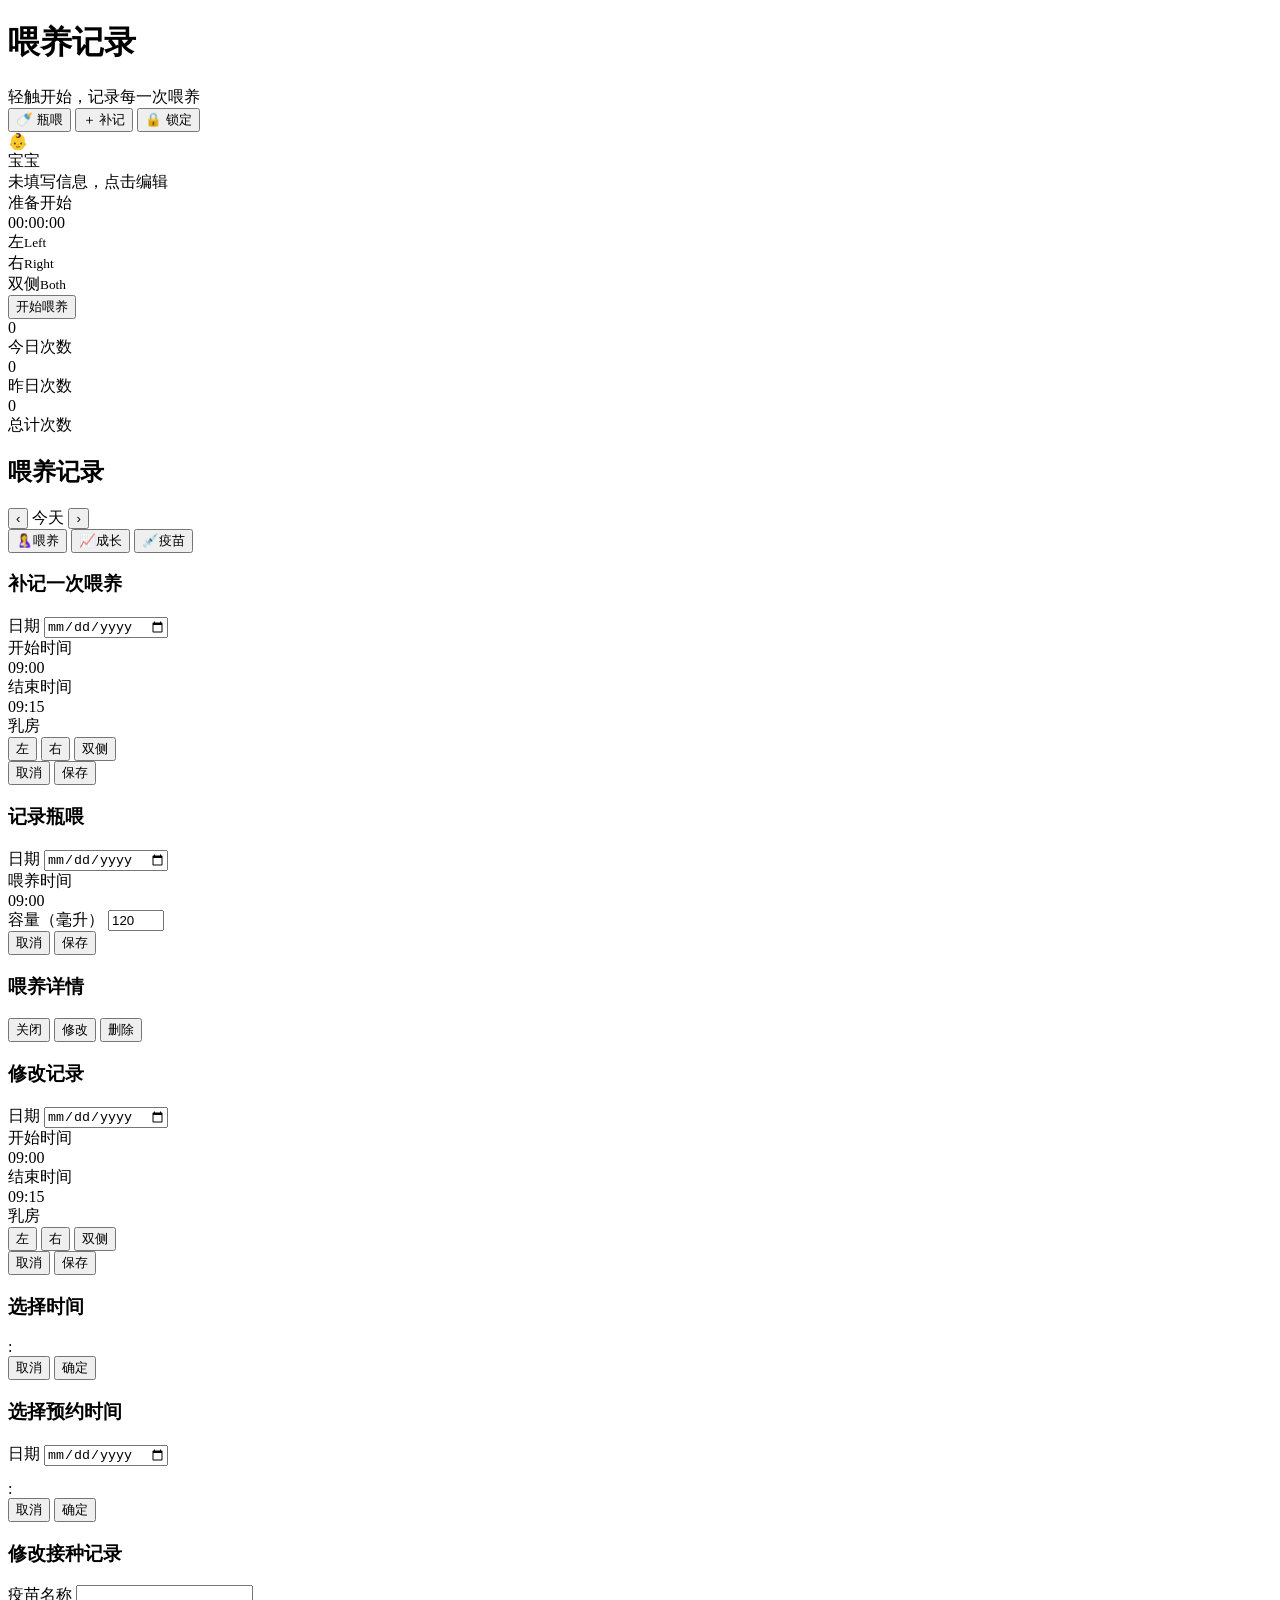
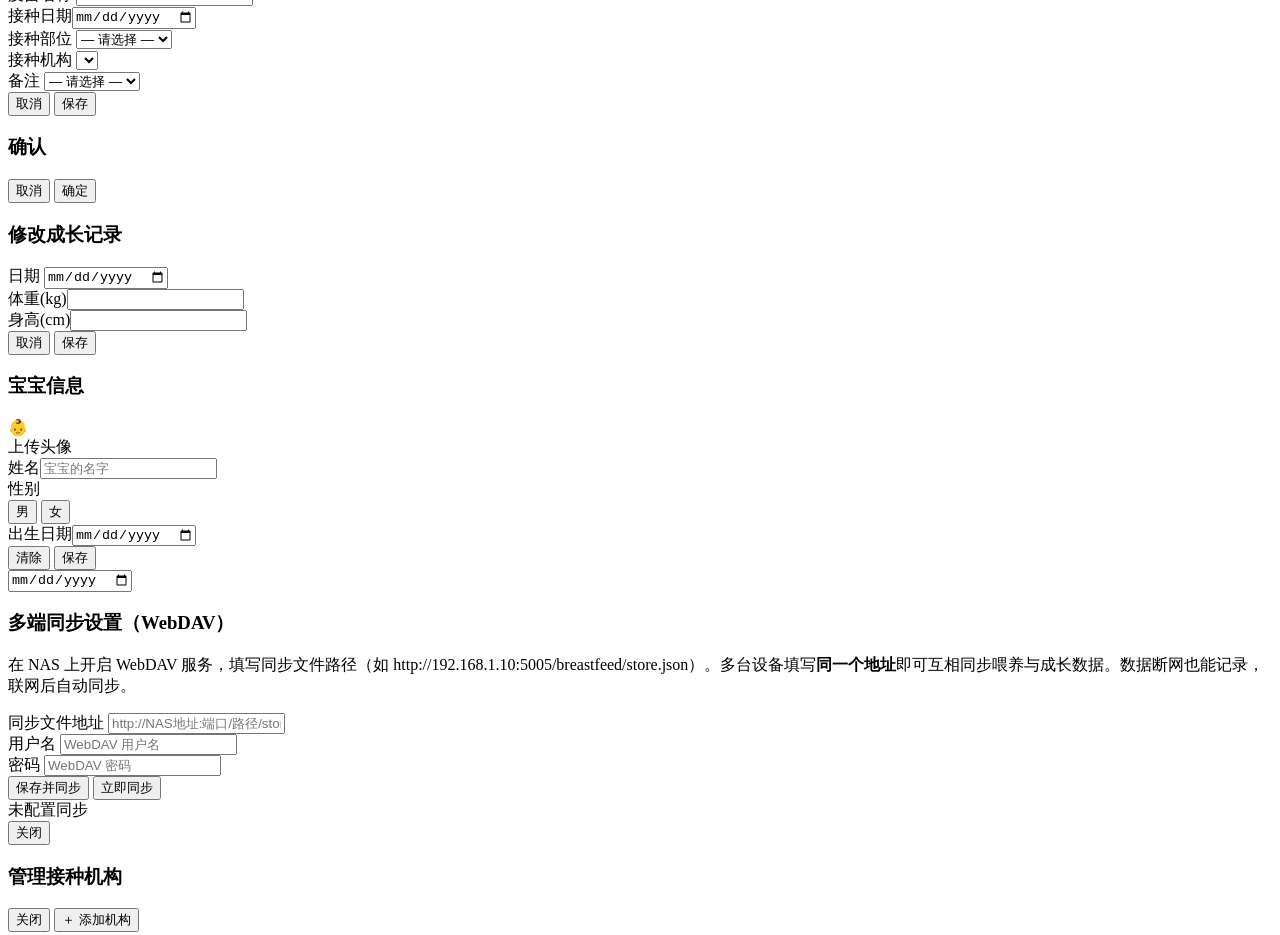
==== commit 3d603284: "feat: sync only sessions+growth, baby stays local, locked=read-only sync" ====
--- a/index.html
+++ b/index.html
@@ -19,254 +19,7 @@
   }catch(e){}
 })();
 </script>
-<style>
-  :root{
-    --bg:#fff5f3; --card:#ffffff; --ink:#3a2e2e; --sub:#9a8a8a;
-    --accent:#ff7088; --accent-d:#f2516c; --line:#f1e3df;
-    --L:#5b8def; --R:#ff7eb3; --B:#9b6dd6; --BT:#3bb6a0;
-    --shadow:0 8px 24px rgba(255,112,136,.12);
-    --radius:22px;
-    --accent-soft:rgba(255,112,136,.08);
-    --timer-grad:linear-gradient(160deg,var(--accent),var(--accent-d));
-    --timer-ink:#fff; --timer-border:transparent;
-  }
-  *{box-sizing:border-box;-webkit-tap-highlight-color:transparent;}
-  html,body{margin:0;padding:0;}
-  body{
-    font-family:-apple-system,BlinkMacSystemFont,"PingFang SC","Microsoft YaHei",sans-serif;
-    background:var(--bg); color:var(--ink);
-    padding:env(safe-area-inset-top) env(safe-area-inset-right) env(safe-area-inset-bottom) env(safe-area-inset-left);
-    -webkit-font-smoothing:antialiased;
-  }
-  .wrap{max-width:520px;margin:0 auto;padding:18px 16px 88px;}
-  header{display:flex;align-items:center;justify-content:space-between;margin:6px 2px 16px;}
-  header h1{font-size:21px;margin:0;font-weight:700;letter-spacing:.5px;}
-  header .sub{font-size:12px;color:var(--sub);margin-top:2px;}
-  .topbtns{display:flex;gap:8px;}
-  .iconbtn{
-    border:none;background:var(--card);color:var(--ink);
-    border-radius:14px;padding:9px 14px;font-size:14px;font-weight:600;
-    box-shadow:var(--shadow);cursor:pointer;white-space:nowrap;
-  }
-  .iconbtn.bottle{background:linear-gradient(160deg,var(--BT),#2a9b88);color:#fff;}
-  .iconbtn.on{background:linear-gradient(160deg,#e8b04b,#d99a2b);color:#3a2a05;}
-  /* 锁定模式：禁用喂养页内所有交互，仅查看数据（自动同步不受影响） */
-  #pageFeed.locked button:not(#lockBtn){ pointer-events:none; opacity:.45; }
-  #pageFeed.locked .item,
-  #pageFeed.locked .side{ pointer-events:none; }
-  #pageFeed.locked #lockBtn{ opacity:1; }
-  /* timer card */
-  .timer{
-    background:var(--timer-grad);
-    border-radius:var(--radius);padding:22px 20px 24px;color:var(--timer-ink);
-    border:1px solid var(--timer-border);
-    box-shadow:var(--shadow);text-align:center;position:relative;overflow:hidden;
-  }
-  .timer .label{font-size:13px;opacity:.9;}
-  .clock{font-size:54px;font-weight:800;letter-spacing:1px;margin:8px 0 4px;font-variant-numeric:tabular-nums;}
-  .last{font-size:13px;opacity:.92;min-height:18px;}
-  .sides{display:flex;gap:10px;justify-content:center;margin:18px 0 20px;}
-  .side{
-    flex:1;max-width:130px;border:2px solid rgba(255,255,255,.55);
-    background:rgba(255,255,255,.12);color:#fff;border-radius:16px;
-    padding:12px 0;font-size:15px;font-weight:700;cursor:pointer;
-    transition:.15s;user-select:none;
-  }
-  .side small{display:block;font-size:11px;font-weight:500;opacity:.85;margin-top:2px;}
-  .side.on{background:#fff;color:var(--accent-d);border-color:#fff;}
-  .timerbtns{margin-top:4px;}
-  .mainbtn{
-    width:100%;border:none;border-radius:18px;padding:17px 0;font-size:18px;
-    font-weight:800;cursor:pointer;background:#fff;color:var(--accent-d);
-    box-shadow:0 6px 16px rgba(0,0,0,.12);transition:.12s;
-  }
-  .mainbtn:active{transform:scale(.98);}
-  .mainbtn.stop{background:rgba(0,0,0,.18);color:#fff;}
-  .btnrow{display:flex;gap:12px;}
-  .subbtn{
-    flex:1;border:2px solid rgba(255,255,255,.7);background:rgba(255,255,255,.14);
-    color:#fff;border-radius:18px;padding:18px 0;font-size:18px;font-weight:800;cursor:pointer;transition:.12s;
-  }
-  .subbtn:active{transform:scale(.98);}
-  /* stats */
-  .stats{display:flex;gap:12px;margin:18px 0;}
-  .stat{flex:1;background:var(--card);border-radius:18px;padding:14px 12px;text-align:center;box-shadow:var(--shadow);}
-  .stat .n{font-size:22px;font-weight:800;font-variant-numeric:tabular-nums;}
-  .stat .t{font-size:12px;color:var(--sub);margin-top:3px;}
-  .stat .d{font-size:12px;color:var(--accent);margin-top:4px;font-weight:600;}
-  /* history */
-  .hist h2{font-size:16px;margin:22px 4px 8px;display:flex;justify-content:space-between;align-items:center;}
-  .hist h2 .cnt{font-size:13px;color:var(--sub);font-weight:500;}
-  .daynav{display:flex;align-items:center;justify-content:center;gap:12px;margin:0 4px 12px;}
-  .daynav button{border:none;background:var(--card);color:var(--ink);border-radius:12px;
-    width:42px;height:38px;font-size:20px;font-weight:700;box-shadow:var(--shadow);cursor:pointer;}
-  .daynav button:disabled{opacity:.35;cursor:default;}
-  .daynav .dl{font-size:15px;font-weight:700;min-width:96px;text-align:center;cursor:pointer;text-decoration:underline dotted;}
-  .daynav .today{font-size:13px;color:var(--accent);border:none;background:transparent;font-weight:700;cursor:pointer;padding:4px 8px;}
-  .item{
-    background:var(--card);border-radius:16px;padding:13px 14px;margin-bottom:10px;
-    display:flex;align-items:center;gap:12px;box-shadow:var(--shadow);cursor:pointer;
-  }
-  .badge{
-    width:40px;height:40px;border-radius:12px;flex:none;display:flex;
-    align-items:center;justify-content:center;color:#fff;font-weight:800;font-size:15px;
-  }
-  .badge.L{background:var(--L);} .badge.R{background:var(--R);} .badge.B{background:var(--B);}
-  .badge.BTL{background:var(--BT);}
-  .item .info{flex:1;min-width:0;}
-  .item .time{font-size:15px;font-weight:700;font-variant-numeric:tabular-nums;}
-  .item .meta{font-size:12px;color:var(--sub);margin-top:2px;}
-  .item .gap{font-size:12px;color:var(--accent);margin-top:3px;font-variant-numeric:tabular-nums;}
-  .item .gap.first{color:var(--sub);}
-  .item .dur{font-size:15px;font-weight:700;font-variant-numeric:tabular-nums;white-space:nowrap;}
-  .empty{text-align:center;color:var(--sub);padding:40px 0;font-size:14px;}
-  /* footer */
-  .foot{display:flex;gap:12px;margin-top:26px;justify-content:center;}
-  .foot button{
-    border:none;background:transparent;color:var(--sub);font-size:13px;
-    padding:8px 12px;cursor:pointer;text-decoration:underline;
-  }
-  .sync label{display:block;font-size:13px;color:var(--sub);margin:12px 0 4px;}
-  .sync input{width:100%;box-sizing:border-box;padding:9px 10px;border:1px solid var(--line);border-radius:10px;background:var(--bg);color:var(--text);font-size:14px;}
-  .sync .hint{font-size:12px;color:var(--sub);line-height:1.6;margin:6px 0 2px;}
-  .sync-btns{display:flex;gap:10px;margin-top:14px;}
-  .sync-btns button{flex:1;border:none;border-radius:10px;padding:11px;font-size:14px;cursor:pointer;}
-  .sync-btns #wdSave{background:var(--accent);color:#fff;}
-  .sync-btns #wdNow{background:var(--card);color:var(--text);border:1px solid var(--line);}
-  .wd-status{margin-top:12px;font-size:13px;padding:8px 10px;border-radius:8px;}
-  .wd-status.none{color:var(--sub);}
-  .wd-status.ok{color:#0a8a3f;background:rgba(10,138,63,.1);}
-  .wd-status.syncing{color:#9a6b00;background:rgba(154,107,0,.1);}
-  .wd-status.error{color:#c0392b;background:rgba(192,57,43,.1);}
-  /* modal */
-  .overlay{
-    position:fixed;inset:0;background:rgba(0,0,0,.45);display:none;
-    align-items:center;justify-content:center;padding:20px;z-index:50;
-  }
-  .overlay.show{display:flex;}
-  .modal{background:var(--card);border-radius:20px;padding:22px;width:100%;max-width:380px;box-shadow:var(--shadow);max-height:86vh;overflow-y:auto;}
-  .modal h3{margin:0 0 14px;font-size:18px;}
-  .modal p{margin:0 0 16px;font-size:14px;color:var(--sub);line-height:1.5;}
-  .field{margin-bottom:14px;}
-  .field label{display:block;font-size:13px;color:var(--sub);margin-bottom:6px;}
-  .field input,.field select,.tfield{
-    width:100%;padding:12px;border:1px solid var(--line);border-radius:12px;
-    font-size:17px;background:var(--bg);color:var(--ink);
-    font-family:inherit;text-align:center;font-variant-numeric:tabular-nums;
-  }
-  .tfield{cursor:pointer;}
-  .seg{display:flex;gap:8px;}
-  .seg button{flex:1;padding:11px 0;border:1px solid var(--line);background:var(--bg);
-    border-radius:12px;font-size:15px;font-weight:700;color:var(--ink);cursor:pointer;}
-  .seg button.on{background:var(--accent);color:#fff;border-color:var(--accent);}
-  .mrow{display:flex;gap:10px;}
-  .mrow .field{flex:1;}
-  .detail-row{display:flex;justify-content:space-between;padding:9px 2px;border-bottom:1px solid var(--line);font-size:15px;}
-  .detail-row:last-child{border-bottom:none;}
-  .detail-row .k{color:var(--sub);}
-  .detail-row .v{font-weight:700;font-variant-numeric:tabular-nums;}
-  .modal .acts{display:flex;gap:10px;margin-top:14px;}
-  .modal .acts button{flex:1;padding:13px 0;border:none;border-radius:14px;font-size:16px;font-weight:700;cursor:pointer;}
-  .btn-ok{background:var(--accent);color:#fff;}
-  .btn-cancel{background:var(--line);color:var(--ink);}
-  .btn-danger{background:#ff5a5a;color:#fff;}
-  /* wheel picker */
-  .wheels{display:flex;align-items:center;justify-content:center;gap:8px;margin:6px 0 4px;position:relative;}
-  .wheel{height:200px;width:78px;overflow-y:auto;scroll-snap-type:y mandatory;-webkit-overflow-scrolling:touch;position:relative;}
-  .wheel::-webkit-scrollbar{display:none;}
-  .witem{height:40px;display:flex;align-items:center;justify-content:center;font-size:24px;font-weight:700;scroll-snap-align:center;color:var(--sub);}
-  .witem.on{color:var(--accent-d);font-size:28px;font-weight:800;}
-  .wpad{height:80px;}
-  .wcolon{font-size:26px;font-weight:800;color:var(--ink);}
-  .wsel{position:absolute;top:50%;left:8px;right:8px;height:40px;transform:translateY(-50%);
-    border-top:1px solid var(--line);border-bottom:1px solid var(--line);pointer-events:none;border-radius:8px;background:var(--accent-soft);}
-  /* toast */
-  #toast{
-    position:fixed;left:50%;bottom:40px;transform:translateX(-50%) translateY(20px);
-    background:rgba(40,30,30,.92);color:#fff;padding:12px 20px;border-radius:14px;
-    font-size:14px;opacity:0;pointer-events:none;transition:.25s;z-index:99;max-width:80%;text-align:center;
-  }
-  #toast.show{opacity:1;transform:translateX(-50%) translateY(0);}
-  /* hidden native date input for day picking */
-  #dayPicker{position:absolute;opacity:0;pointer-events:none;width:1px;height:1px;}
-  /* 页面切换 + 底部导航 */
-  .page{min-height:60vh;}
-  .tabbar{position:fixed;left:0;right:0;bottom:0;max-width:520px;margin:0 auto;display:flex;
-    background:var(--card);box-shadow:0 -4px 16px rgba(0,0,0,.10);border-top:1px solid var(--line);z-index:40;}
-  .tabbar button{flex:1;border:none;background:transparent;color:var(--sub);padding:10px 0 12px;
-    font-size:12px;font-weight:600;cursor:pointer;display:flex;flex-direction:column;align-items:center;gap:3px;}
-  .tabbar button .ic{font-size:21px;}
-  .tabbar button.on{color:var(--accent);}
-  /* 喂养页跳转卡片 */
-  .growjump{display:flex;align-items:center;justify-content:space-between;background:var(--card);
-    border-radius:var(--radius);padding:16px;margin:16px 0;box-shadow:var(--shadow);}
-  .gj-left{display:flex;align-items:center;gap:12px;}
-  .gj-ic{font-size:26px;}
-  .gj-t{font-size:16px;font-weight:700;color:var(--ink);}
-  .gj-s{font-size:12px;color:var(--sub);margin-top:2px;}
-  /* 成长页卡片 */
-  .card{background:var(--card);border-radius:var(--radius);padding:18px 16px;margin:16px 0;box-shadow:var(--shadow);}
-  .card h2{font-size:16px;margin:0 0 12px;}
-  .grow-summary{font-size:14px;color:var(--accent);font-weight:700;margin-bottom:12px;min-height:18px;}
-  .chartwrap{position:relative;width:100%;}
-  #growthChartW, #growthChartH{width:100%;display:block;}
-  .legend{display:flex;gap:18px;justify-content:center;margin-top:10px;font-size:13px;}
-  .lg-w{color:var(--accent);} .lg-h{color:var(--L);}
-  .btn-ok.full{width:100%;}
-  /* 成长页：添加记录按钮更大更圆润 */
-  #gAdd{font-size:17px;font-weight:800;padding:16px;margin-top:6px;border-radius:18px;letter-spacing:1px;}
-  /* 成长记录翻页 */
-  .pager{display:flex;align-items:center;justify-content:center;gap:16px;margin-top:14px;}
-  .pager button{border:none;background:var(--line);color:var(--ink);border-radius:12px;
-    padding:9px 18px;font-size:14px;font-weight:600;cursor:pointer;}
-  .pager button:disabled{opacity:.4;cursor:default;}
-  .pager .pginfo{font-size:13px;color:var(--sub);min-width:54px;text-align:center;}
-  .gitem{background:var(--card);border-radius:16px;padding:13px 14px;margin-bottom:10px;
-    display:flex;align-items:center;gap:12px;box-shadow:var(--shadow);}
-  .gitem .info{flex:1;min-width:0;}
-  .gitem .date{font-size:15px;font-weight:700;}
-  .gitem .vals{font-size:13px;color:var(--sub);margin-top:2px;}
-  .gitem .acts{display:flex;gap:8px;}
-  .gitem .acts button{border:none;background:var(--line);color:var(--ink);border-radius:10px;
-    padding:8px 12px;font-size:13px;font-weight:600;cursor:pointer;}
-  .gitem .acts .del{background:#ff5a5a;color:#fff;}
-
-  /* 宝宝信息卡（展示 + 头像） */
-  .baby-head{display:flex;align-items:center;gap:14px;}
-  .baby-avatar{width:62px;height:62px;border-radius:50%;flex:0 0 62px;overflow:hidden;
-    background:var(--line);display:flex;align-items:center;justify-content:center;
-    border:1px solid var(--line);cursor:pointer;position:relative;}
-  .baby-avatar img{width:100%;height:100%;object-fit:cover;display:block;}
-  .baby-avatar .ph{font-size:32px;line-height:1;}
-  .baby-main{flex:1;min-width:0;}
-  .baby-name{font-size:18px;font-weight:800;color:var(--ink);
-    white-space:nowrap;overflow:hidden;text-overflow:ellipsis;}
-  .baby-meta{font-size:13px;color:var(--sub);margin-top:3px;
-    white-space:nowrap;overflow:hidden;text-overflow:ellipsis;}
-  .baby-edit{margin-left:auto;}
-  /* 弹窗内头像编辑 */
-  .avatar-pick{display:flex;flex-direction:column;align-items:center;gap:10px;margin-bottom:14px;}
-  .avatar-pick .av{width:84px;height:84px;border-radius:50%;overflow:hidden;background:var(--line);
-    display:flex;align-items:center;justify-content:center;border:1px solid var(--line);}
-  .avatar-pick .av img{width:100%;height:100%;object-fit:cover;display:block;}
-  .avatar-pick .av .ph{font-size:42px;}
-  .avatar-upload{border:1px dashed var(--line);color:var(--sub);background:transparent;
-    border-radius:12px;padding:8px 14px;font-size:13px;cursor:pointer;}
-  .avatar-upload:hover{color:var(--accent);border-color:var(--accent);}
-
-  /* 喂养页：时间卡上方的宝宝信息（只读，单行展示） */
-  #feedBabyCard{display:flex;align-items:center;gap:10px;padding:9px 12px;margin:10px 0;}
-  #feedBabyCard .baby-head{gap:10px;padding:0;flex:1;min-width:0;}
-  #feedBabyCard .baby-avatar{width:38px;height:38px;flex:0 0 38px;font-size:20px;cursor:default;}
-  #feedBabyCard .baby-avatar .ph{font-size:20px;}
-  #feedBabyCard .baby-name{font-size:15px;font-weight:700;}
-  #feedBabyCard .baby-meta{font-size:12px;margin-top:1px;}
-  /* 成长页：添加记录卡片更紧凑 */
-  .card.compact{padding:12px 14px;margin:12px 0;}
-  .card.compact h2{margin:0 0 8px;font-size:15px;}
-  .card.compact .field{margin-bottom:10px;}
-
-</style>
+<link rel="stylesheet" href="css/styles.css">
 </head>
 <body>
 <div class="wrap">
@@ -397,20 +150,82 @@
       </div>
     </header>
 
+    <section class="card next-card">
+      <div class="next-head">
+        <h2>下次接种</h2>
+        <span class="next-tip">基于预约时间</span>
+      </div>
+      <div id="vacNext"></div>
+    </section>
+
+    <section class="card compact appt-card">
+      <h2>疫苗预约</h2>
+      <div class="mrow">
+        <div class="field" style="flex:1">
+          <label>疫苗（从方案选择）</label>
+          <select id="aPick"></select>
+        </div>
+      </div>
+      <div class="mrow">
+        <div class="field" style="flex:1"><label>预约时间</label><button type="button" class="timebtn" id="aDateTimeBtn">请选择</button></div>
+      </div>
+      <div class="mrow">
+        <div class="field" style="flex:1">
+          <label>接种机构</label>
+          <select id="aOrg"></select>
+        </div>
+      </div>
+      <button class="btn-ok full" id="aAdd">添加预约</button>
+      <div id="apptList" class="appt-list"></div>
+    </section>
+
+    <section class="card compact sched-card">
+      <div class="sched-head" id="schedHead">
+        <h2>免疫方案时间表 <span class="cnt" id="schedCnt"></span></h2>
+        <button class="linkbtn" id="schedToggle">展开 ▾</button>
+      </div>
+      <div id="vacSched" class="sched-body" style="display:none"></div>
+    </section>
+
     <section class="card compact">
-      <h2>添加接种记录</h2>
-      <div class="mrow">
-        <div class="field" style="flex:1"><label>疫苗名称</label><input type="text" id="vName" autocomplete="off" placeholder="如 乙肝疫苗"></div>
+      <div class="sched-head" style="margin-bottom:10px">
+        <h2>添加接种记录</h2>
+        <button class="linkbtn" id="vOrgManageBtn" type="button">管理机构</button>
+      </div>
+      <div class="mrow">
+        <div class="field" style="flex:1">
+          <label>从方案速选（可选）</label>
+          <select id="vPick"></select>
+        </div>
       </div>
       <div class="mrow">
         <div class="field"><label>接种日期</label><input type="date" id="vDate"></div>
-        <div class="field"><label>剂次</label><input type="text" id="vDose" autocomplete="off" placeholder="如 第1剂"></div>
-      </div>
-      <div class="mrow">
-        <div class="field" style="flex:1"><label>接种部位 / 机构</label><input type="text" id="vSite" autocomplete="off" placeholder="如 左上臂 / 社区卫生服务中心"></div>
-      </div>
-      <div class="mrow">
-        <div class="field" style="flex:1"><label>备注</label><input type="text" id="vNote" autocomplete="off" placeholder="厂家、批号、反应等"></div>
+        <div class="field">
+          <label>接种部位</label>
+          <select id="vSite">
+            <option value="">— 请选择 —</option>
+            <option>左上臂</option>
+            <option>右上臂</option>
+            <option>左大腿</option>
+            <option>右大腿</option>
+            <option>口服</option>
+          </select>
+        </div>
+      </div>
+      <div class="mrow">
+        <div class="field" style="flex:1">
+          <label>接种机构</label>
+          <select id="vOrg"></select>
+        </div>
+        <div class="field">
+          <label>备注</label>
+          <select id="vNote">
+            <option value="">— 请选择 —</option>
+            <option>自费</option>
+            <option>免费</option>
+            <option>不接种</option>
+          </select>
+        </div>
       </div>
       <button class="btn-ok full" id="vAdd">添加记录</button>
     </section>
@@ -552,6 +367,27 @@
   </div>
 </div>
 
+<!-- 预约日期时间选择器：日期原生日历 + 时分线性滚轮（不循环） -->
+<div class="overlay" id="apptPickerOverlay">
+  <div class="modal">
+    <h3>选择预约时间</h3>
+    <div class="field" style="margin-bottom:14px">
+      <label>日期</label>
+      <input type="date" id="apDate">
+    </div>
+    <div class="wheels">
+      <div class="wsel"></div>
+      <div class="wheel" id="awH"><div class="wpad"></div></div>
+      <div class="wcolon">:</div>
+      <div class="wheel" id="awM"><div class="wpad"></div></div>
+    </div>
+    <div class="acts">
+      <button class="btn-cancel" id="apCancel">取消</button>
+      <button class="btn-ok" id="apOk">确定</button>
+    </div>
+  </div>
+</div>
+
 <!-- 疫苗接种：修改弹窗 -->
 <div class="overlay" id="vacEditOverlay">
   <div class="modal">
@@ -562,15 +398,32 @@
     </div>
     <div class="mrow">
       <div class="field"><label>接种日期</label><input type="date" id="veDate"></div>
-      <div class="field"><label>剂次</label><input type="text" id="veDose" autocomplete="off"></div>
-    </div>
-    <div class="field">
-      <label>接种部位 / 机构</label>
-      <input type="text" id="veSite" autocomplete="off">
-    </div>
-    <div class="field">
-      <label>备注</label>
-      <input type="text" id="veNote" autocomplete="off">
+      <div class="field">
+        <label>接种部位</label>
+        <select id="veSite">
+          <option value="">— 请选择 —</option>
+          <option>左上臂</option>
+          <option>右上臂</option>
+          <option>左大腿</option>
+          <option>右大腿</option>
+          <option>口服</option>
+        </select>
+      </div>
+    </div>
+    <div class="mrow">
+      <div class="field" style="flex:1">
+          <label>接种机构</label>
+          <select id="veOrg"></select>
+      </div>
+      <div class="field">
+        <label>备注</label>
+        <select id="veNote">
+          <option value="">— 请选择 —</option>
+          <option>自费</option>
+          <option>免费</option>
+          <option>不接种</option>
+        </select>
+      </div>
     </div>
     <div class="acts">
       <button class="btn-cancel" id="veCancel">取消</button>
@@ -665,1215 +518,29 @@
   </div>
 </div>
 
+<!-- 机构管理弹窗（增删改接种机构） -->
+<div class="overlay" id="orgManageOverlay">
+  <div class="modal">
+    <h3>管理接种机构</h3>
+    <div id="orgManageList" class="org-manage-list"></div>
+    <div class="mrow" style="margin-top:6px">
+      <button type="button" class="btn-cancel" id="orgManageClose" style="flex:1">关闭</button>
+      <button type="button" class="btn-ok" id="orgManageAdd" style="flex:1">＋ 添加机构</button>
+    </div>
+  </div>
+</div>
+
 <div id="toast"></div>
 
-<script>
-const KEY = 'bf_sessions_v1';
-const SIDE_NAME = {L:'左', R:'右', B:'双侧'};
-let sessions = load();
-// 喂养方式默认为「双侧」
-function computeDefaultSide(){
-  return 'B';
-}
-let selectedSide = computeDefaultSide();
-let tick = null;
-let viewDate = startOfDay(Date.now());
-let editId = null;
-
-function load(){ try{ return JSON.parse(localStorage.getItem(KEY)) || []; }catch(e){ return []; } }
-let inSync = false;
-function save(){ try{ localStorage.setItem(KEY, JSON.stringify(sessions)); }catch(e){ console.warn('save failed', e); } if(!inSync) scheduleSync(); }
-function getActive(){ return sessions.find(s => s.end === null && !s._deleted) || null; }
-function uid(){ return Date.now().toString(36) + Math.random().toString(36).slice(2,6); }
-function buzz(ms){ try{ navigator.vibrate && navigator.vibrate(ms); }catch(e){} }
-
-function startOfDay(ts){ const d = new Date(ts); d.setHours(0,0,0,0); return d.getTime(); }
-function isSameDay(a,b){ return startOfDay(a) === startOfDay(b); }
-
-function pad(n){ return n<10 ? '0'+n : ''+n; }
-function fmtHMS(ms){
-  let s = Math.max(0, Math.floor(ms/1000));
-  const h = Math.floor(s/3600); s -= h*3600;
-  const m = Math.floor(s/60); s -= m*60;
-  return pad(h)+':'+pad(m)+':'+pad(s);
-}
-// 时长显示为「时分」 H:MM
-function fmtHM(ms){
-  const m = Math.max(0, Math.round(ms/60000));
-  return Math.floor(m/60) + ':' + pad(m%60);
-}
-// 时长显示为「分秒」带单位，如 10分15秒；超过1小时则加「时」
-function fmtMinSec(ms){
-  let s = Math.max(0, Math.round(ms/1000));
-  const h = Math.floor(s/3600); s -= h*3600;
-  const m = Math.floor(s/60); s -= m*60;
-  if(h>0) return h+'时'+m+'分'+s+'秒';
-  return m+'分'+s+'秒';
-}
-/* 间隔显示：距上一次喂养的时长（天/小时/分钟，不带秒） */
-function fmtGap(ms){
-  if(ms < 60000) return '不到1分钟';
-  const totalMin = Math.round(ms/60000);
-  const days = Math.floor(totalMin/1440);
-  const hours = Math.floor((totalMin%1440)/60);
-  const mins = totalMin%60;
-  if(days>0) return days+'天'+(hours>0?hours+'小时':'')+(mins>0&&hours===0?mins+'分钟':'');
-  if(hours>0) return hours+'小时'+(mins>0?mins+'分钟':'');
-  return mins+'分钟';
-}
-function fmtClock(ts){
-  const d = new Date(ts);
-  return pad(d.getHours())+':'+pad(d.getMinutes());
-}
-function fmtDate(ts){
-  const d = new Date(ts);
-  return d.getFullYear()+'-'+pad(d.getMonth()+1)+'-'+pad(d.getDate());
-}
-function fmtDateCn(ts){
-  const d = new Date(ts);
-  const wk = ['日','一','二','三','四','五','六'][d.getDay()];
-  return (d.getMonth()+1)+'月'+d.getDate()+'日 周'+wk;
-}
-function fmtRelative(ts){
-  const diff = Date.now() - ts;
-  if(diff < 60000) return '刚刚';
-  if(diff < 3600000) return Math.floor(diff/60000)+'分钟前';
-  if(diff < 86400000) return Math.floor(diff/3600000)+'小时前';
-  return Math.floor(diff/86400000)+'天前';
-}
-function netDuration(s){
-  const end = s.end != null ? s.end : Date.now();
-  let paused = s.pausedTotal || 0;
-  if(s.end == null && s.pausedAt) paused += Date.now() - s.pausedAt;
-  return Math.max(0, end - s.start - paused);
-}
-function liveElapsed(s){
-  let paused = s.pausedTotal || 0;
-  if(s.pausedAt) paused += Date.now() - s.pausedAt;
-  return Math.max(0, Date.now() - s.start - paused);
-}
-
-/* ---------- 轻提示 / 确认弹窗 ---------- */
-let toastTimer = null;
-function toast(msg){
-  const t = document.getElementById('toast');
-  t.textContent = msg; t.classList.add('show');
-  clearTimeout(toastTimer);
-  toastTimer = setTimeout(()=>t.classList.remove('show'), 2200);
-}
-function confirmDialog(msg, onOk, title){
-  document.getElementById('cfMsg').textContent = msg;
-  document.getElementById('cfTitle').textContent = title || '确认';
-  const ov = document.getElementById('confirmOverlay');
-  ov.classList.add('show');
-  const ok = document.getElementById('cfOk');
-  const cancel = document.getElementById('cfCancel');
-  ok.onclick = ()=>{ ov.classList.remove('show'); onOk(); };
-  cancel.onclick = ()=>{ ov.classList.remove('show'); };
-}
-/* HTML 转义，避免用户输入（疫苗名称/备注）造成 XSS */
-function esc(s){ return String(s == null ? '' : s).replace(/[&<>"']/g, c => ({'&':'&amp;','<':'&lt;','>':'&gt;','"':'&quot;',"'":'&#39;'}[c])); }
-
-/* ---------- 滚轮时间选择器 ---------- */
-let pickerApply = null;
-function buildWheel(wheel, max){
-  let html = '';
-  for(let i=0;i<=max;i++) html += '<div class="witem" data-v="'+i+'">'+pad(i)+'</div>';
-  wheel.innerHTML = '<div class="wpad"></div>'+html+'<div class="wpad"></div>';
-  wheel.onscroll = ()=> markWheel(wheel, max);
-}
-function markWheel(wheel, max){
-  const idx = Math.min(max, Math.max(0, Math.round(wheel.scrollTop/40)));
-  wheel.querySelectorAll('.witem').forEach(el=>{
-    el.classList.toggle('on', parseInt(el.dataset.v,10)===idx);
-  });
-}
-function wheelVal(wheel, max){ return Math.min(max, Math.max(0, Math.round(wheel.scrollTop/40))); }
-function setWheel(wheel, val){ wheel.scrollTop = val*40; }
-function openPicker(initH, initM, apply){
-  pickerApply = apply;
-  const wh = document.getElementById('wheelH'), wm = document.getElementById('wheelM');
-  document.getElementById('pickerOverlay').classList.add('show');
-  // 弹窗显示后（有布局）再定位滚轮，保证高亮与选中带精确对齐
-  requestAnimationFrame(()=>{
-    setWheel(wh, initH); setWheel(wm, initM);
-    markWheel(wh, 23); markWheel(wm, 59);
-  });
-}
-buildWheel(document.getElementById('wheelH'), 23);
-buildWheel(document.getElementById('wheelM'), 59);
-document.getElementById('pCancel').addEventListener('click', ()=>document.getElementById('pickerOverlay').classList.remove('show'));
-document.getElementById('pOk').addEventListener('click', ()=>{
-  const h = wheelVal(document.getElementById('wheelH'),23);
-  const m = wheelVal(document.getElementById('wheelM'),59);
-  document.getElementById('pickerOverlay').classList.remove('show');
-  if(pickerApply) pickerApply(h, m);
-});
-
-/* ---------- 渲染 ---------- */
-function render(){
-  renderTimer();
-  renderStats();
-  renderHistory();
-}
-/* 每秒刷新计时卡片：喂养中显示本次时长；空闲且有记录时显示距上次喂养的时长 */
-function tickUpdate(){
-  const clock = document.getElementById('clock');
-  const active = getActive();
-  if(active){
-    clock.textContent = fmtHMS(liveElapsed(active));
-  } else {
-    const done = sessions.filter(s=>s.end!==null && !s._deleted);
-    if(done.length){
-      const lastS = done[done.length-1];
-      clock.textContent = fmtHMS(Date.now() - lastS.end);
-    }
-  }
-}
-function renderTimer(){
-  const active = getActive();
-  const label = document.getElementById('timerLabel');
-  const clock = document.getElementById('clock');
-  const last = document.getElementById('lastLine');
-  const mainBtn = document.getElementById('mainBtn');
-  const activeBtns = document.getElementById('activeBtns');
-  const pauseBtn = document.getElementById('pauseBtn');
-  const sides = document.getElementById('sides').children;
-  const done = sessions.filter(s=>s.end!==null && !s._deleted);
-
-  if(!active){
-    label.textContent = '准备开始';
-    clock.textContent = '00:00:00';
-    mainBtn.style.display = '';
-    activeBtns.style.display = 'none';
-    for(const el of sides){
-      el.classList.toggle('on', el.dataset.side === selectedSide);
-      el.style.pointerEvents = ''; el.style.opacity = '';
-    }
-    if(done.length){
-      const lastS = done[done.length-1];
-      label.textContent = '距上次喂养';
-      clock.textContent = fmtHMS(Date.now() - lastS.end);
-      last.textContent = '上次结束：' + fmtClock(lastS.end) + ' · 时长 ' + fmtMinSec(netDuration(lastS));
-    } else {
-      last.textContent = '还没有记录，开始第一次吧';
-    }
-  } else {
-    mainBtn.style.display = 'none';
-    activeBtns.style.display = 'flex';
-    for(const el of sides){ el.classList.remove('on'); el.style.pointerEvents='none'; el.style.opacity='.5'; }
-
-    if(active.pausedAt){
-      label.textContent = '已暂停 · ' + SIDE_NAME[active.side];
-      clock.textContent = fmtHMS(liveElapsed(active));
-      pauseBtn.textContent = '继续';
-      last.textContent = '暂停于 ' + fmtClock(active.pausedAt);
-    } else {
-      label.textContent = '喂养中 · ' + SIDE_NAME[active.side];
-      clock.textContent = fmtHMS(liveElapsed(active));
-      pauseBtn.textContent = '暂停';
-      last.textContent = '开始于 ' + fmtClock(active.start);
-    }
-  }
-
-  // 喂养中 或 空闲但已有记录（需实时显示距上次喂养）时保持每秒刷新
-  const needTick = !!active || done.length > 0;
-  if(needTick){ if(!tick) tick = setInterval(tickUpdate, 1000); }
-  else { if(tick){ clearInterval(tick); tick = null; } }
-}
-function renderStats(){
-  const done = sessions.filter(s=>s.end!==null && !s._deleted);
-  const today = done.filter(s=>isSameDay(s.end,Date.now()));
-  const yes = done.filter(s=>isSameDay(s.end,Date.now()-86400000));
-  document.getElementById('stTodayN').textContent = today.length;
-  document.getElementById('stYesN').textContent = yes.length;
-  document.getElementById('stAllN').textContent = done.length;
-}
-function renderHistory(){
-  const list = document.getElementById('histList');
-  const today0 = startOfDay(Date.now());
-  let dl;
-  if(viewDate === today0) dl = '今天';
-  else if(viewDate === today0 - 86400000) dl = '昨天';
-  else dl = fmtDateCn(viewDate);
-  document.getElementById('dayLabel').textContent = dl;
-  document.getElementById('prevDay').disabled = false;
-  document.getElementById('nextDay').disabled = (viewDate >= today0);
-  document.getElementById('todayBtn').style.display = (viewDate === today0) ? 'none' : '';
-
-  const daySessions = sessions
-    .filter(s => isSameDay(s.start, viewDate) && !s._deleted)
-    .sort((a,b)=> b.start - a.start);
-
-  /* 计算每条记录距上一次喂养的间隔：基于全部记录按开始时间升序，跨天也计入 */
-  const gapMap = {};
-  const allSorted = sessions.filter(s=> s.start != null && !s._deleted).sort((a,b)=> a.start - b.start);
-  for(let i=1;i<allSorted.length;i++){
-    const prev = allSorted[i-1];
-    const pEnd = (prev.end != null) ? prev.end : prev.start;
-    gapMap[allSorted[i].id] = allSorted[i].start - pEnd;
-  }
-
-  document.getElementById('histCnt').textContent = daySessions.length ? ('共 '+daySessions.length+' 次') : '';
-  if(!daySessions.length){
-    list.innerHTML = '<div class="empty">这一天还没有记录<br>点击下方按钮开始喂养 🤱</div>';
-    return;
-  }
-  let html = '';
-  for(const s of daySessions){
-    const isBottle = s.type === 'bottle';
-    const active = s.end === null;
-    let badge, timeStr, meta, durStr;
-    if(isBottle){
-      badge = '<div class="badge BTL">瓶</div>';
-      timeStr = fmtClock(s.start);
-      meta = '瓶喂 · ' + s.volume + 'ml';
-      durStr = s.volume + 'ml';
-    } else {
-      badge = '<div class="badge '+s.side+'">'+s.side+'</div>';
-      const sameDay = isSameDay(s.start, s.end == null ? Date.now() : s.end);
-      timeStr = sameDay ? (fmtClock(s.start)+' – '+(active ? '进行中' : fmtClock(s.end)))
-                         : (fmtClock(s.start)+' 起');
-      const paused = (s.pausedTotal||0) + (s.pausedAt ? (Date.now()-s.pausedAt) : 0);
-      meta = SIDE_NAME[s.side] + (paused>60000 ? ' · 含暂停'+fmtMinSec(paused) : '');
-      durStr = active ? fmtMinSec(liveElapsed(s)) : fmtMinSec(netDuration(s));
-    }
-    let gapHtml;
-    if(Object.prototype.hasOwnProperty.call(gapMap, s.id)){
-      gapHtml = '<div class="gap">距上次 '+fmtGap(gapMap[s.id])+'</div>';
-    } else {
-      gapHtml = '<div class="gap first">首次记录</div>';
-    }
-    html += '<div class="item" data-id="'+s.id+'">'
-      + badge
-      + '<div class="info"><div class="time">'+timeStr+'</div>'
-      + '<div class="meta">'+meta+'</div>'+gapHtml+'</div>'
-      + '<div class="dur">'+durStr+'</div>'
-      + '</div>';
-  }
-  list.innerHTML = html;
-}
-
-/* ---------- 计时交互 ---------- */
-document.getElementById('sides').addEventListener('click', e=>{
-  const el = e.target.closest('.side'); if(!el || getActive()) return;
-  selectedSide = el.dataset.side; buzz(15); renderTimer();
-});
-document.getElementById('mainBtn').addEventListener('click', ()=>{
-  if(getActive()) return;
-  sessions.push({id:uid(), type:'nurse', start:Date.now(), end:null, side:selectedSide, pausedTotal:0, pausedAt:null, updatedAt:Date.now()});
-  buzz(30); save(); render();
-});
-document.getElementById('pauseBtn').addEventListener('click', ()=>{
-  const active = getActive(); if(!active) return;
-  if(active.pausedAt){
-    active.pausedTotal = (active.pausedTotal||0) + (Date.now() - active.pausedAt);
-    active.pausedAt = null; buzz(20);
-  } else {
-    active.pausedAt = Date.now(); buzz(20);
-  }
-  active.updatedAt = Date.now();
-  save(); render();
-});
-document.getElementById('endBtn').addEventListener('click', ()=>{
-  const active = getActive(); if(!active) return;
-  if(active.pausedAt){
-    active.pausedTotal = (active.pausedTotal||0) + (Date.now() - active.pausedAt);
-    active.pausedAt = null;
-  }
-  active.end = Date.now();
-  active.updatedAt = Date.now();
-  selectedSide = computeDefaultSide();
-  buzz([20,40,20]); save(); render();
-});
-
-/* ---------- 时间字段绑定（点击唤起滚轮） ---------- */
-// 每个时间字段维护一个 "HH:MM" 值，显示在 .tfield 上
-const timeFields = {};
-function bindTimeField(id, initH, initM){
-  const el = document.getElementById(id);
-  timeFields[id] = {h:initH, m:initM};
-  el.textContent = pad(initH)+':'+pad(initM);
-  el.addEventListener('click', ()=>{
-    openPicker(timeFields[id].h, timeFields[id].m, (h,m)=>{
-      timeFields[id].h = h; timeFields[id].m = m;
-      el.textContent = pad(h)+':'+pad(m);
-    });
-  });
-}
-bindTimeField('mStartD', 9, 0);
-bindTimeField('mEndD', 9, 15);
-bindTimeField('bTimeD', 9, 0);
-bindTimeField('eStartD', 9, 0);
-bindTimeField('eEndD', 9, 15);
-
-/* ---------- 补记（喂养） ---------- */
-let mSide = 'L';
-const overlay = document.getElementById('overlay');
-function openModal(){
-  const now = new Date();
-  document.getElementById('mDate').value = fmtDate(now.getTime());
-  timeFields['mStartD'].h = now.getHours(); timeFields['mStartD'].m = now.getMinutes();
-  document.getElementById('mStartD').textContent = pad(now.getHours())+':'+pad(now.getMinutes());
-  const end = new Date(now.getTime()+15*60000);
-  timeFields['mEndD'].h = end.getHours(); timeFields['mEndD'].m = end.getMinutes();
-  document.getElementById('mEndD').textContent = pad(end.getHours())+':'+pad(end.getMinutes());
-  mSide = 'L';
-  document.querySelectorAll('#mSeg button').forEach(b=>b.classList.toggle('on', b.dataset.side==='L'));
-  overlay.classList.add('show');
-}
-function closeModal(){ overlay.classList.remove('show'); }
-document.getElementById('addBtn').addEventListener('click', openModal);
-document.getElementById('mCancel').addEventListener('click', closeModal);
-overlay.addEventListener('click', e=>{ if(e.target===overlay) closeModal(); });
-document.querySelectorAll('#mSeg button').forEach(b=>{
-  b.onclick = ()=>{ mSide=b.dataset.side; document.querySelectorAll('#mSeg button').forEach(x=>x.classList.toggle('on', x===b)); };
-});
-document.getElementById('mSave').addEventListener('click', ()=>{
-  const date = document.getElementById('mDate').value;
-  const sh = timeFields['mStartD'].h, sm = timeFields['mStartD'].m;
-  const eh = timeFields['mEndD'].h, em = timeFields['mEndD'].m;
-  if(!date){ toast('请选择日期'); return; }
-  const start = new Date(date+'T'+pad(sh)+':'+pad(sm)+':00').getTime();
-  const end = new Date(date+'T'+pad(eh)+':'+pad(em)+':00').getTime();
-  if(isNaN(start)||isNaN(end)){ toast('时间格式有误'); return; }
-  if(end <= start){ toast('结束时间需晚于开始时间'); return; }
-  if(end > Date.now()+60000){ toast('结束时间不能晚于现在'); return; }
-  sessions.push({id:uid(), type:'nurse', start, end, side:mSide, pausedTotal:0, pausedAt:null, updatedAt:Date.now()});
-  save(); render(); closeModal();
-});
-
-/* ---------- 瓶喂 ---------- */
-const bottleOverlay = document.getElementById('bottleOverlay');
-function openBottle(){
-  const now = new Date();
-  document.getElementById('bDate').value = fmtDate(now.getTime());
-  timeFields['bTimeD'].h = now.getHours(); timeFields['bTimeD'].m = now.getMinutes();
-  document.getElementById('bTimeD').textContent = pad(now.getHours())+':'+pad(now.getMinutes());
-  document.getElementById('bVol').value = 120;
-  bottleOverlay.classList.add('show');
-}
-function closeBottle(){ bottleOverlay.classList.remove('show'); }
-document.getElementById('bottleBtn').addEventListener('click', openBottle);
-document.getElementById('bCancel').addEventListener('click', closeBottle);
-bottleOverlay.addEventListener('click', e=>{ if(e.target===bottleOverlay) closeBottle(); });
-document.getElementById('bSave').addEventListener('click', ()=>{
-  const date = document.getElementById('bDate').value;
-  const h = timeFields['bTimeD'].h, m = timeFields['bTimeD'].m;
-  const vol = parseInt(document.getElementById('bVol').value,10);
-  if(!date){ toast('请选择日期'); return; }
-  if(!vol || vol<1){ toast('请填写容量'); return; }
-  const start = new Date(date+'T'+pad(h)+':'+pad(m)+':00').getTime();
-  if(isNaN(start)){ toast('时间格式有误'); return; }
-  if(start > Date.now()+60000){ toast('喂养时间不能晚于现在'); return; }
-  sessions.push({id:uid(), type:'bottle', start, end:start, volume:vol, pausedTotal:0, pausedAt:null, updatedAt:Date.now()});
-  save(); render(); closeBottle();
-});
-
-/* ---------- 详情 / 修改 / 删除 ---------- */
-const detailOverlay = document.getElementById('detailOverlay');
-const editOverlay = document.getElementById('editOverlay');
-function openDetail(id){
-  const s = sessions.find(x=>x.id===id); if(!s) return;
-  const isBottle = s.type === 'bottle';
-  const active = s.end === null;
-  const paused = (s.pausedTotal||0) + (s.pausedAt ? (Date.now()-s.pausedAt) : 0);
-  let rows = '';
-  rows += '<div class="detail-row"><span class="k">日期</span><span class="v">'+fmtDateCn(s.start)+'</span></div>';
-  if(isBottle){
-    rows += '<div class="detail-row"><span class="k">时间</span><span class="v">'+fmtClock(s.start)+'</span></div>';
-    rows += '<div class="detail-row"><span class="k">容量</span><span class="v">'+s.volume+' ml</span></div>';
-    rows += '<div class="detail-row"><span class="k">类型</span><span class="v">瓶喂</span></div>';
-  } else if(active){
-    rows += '<div class="detail-row"><span class="k">开始</span><span class="v">'+fmtClock(s.start)+'</span></div>';
-    rows += '<div class="detail-row"><span class="k">状态</span><span class="v">进行中</span></div>';
-    rows += '<div class="detail-row"><span class="k">已用</span><span class="v">'+fmtHMS(liveElapsed(s))+'</span></div>';
-  } else {
-    rows += '<div class="detail-row"><span class="k">开始</span><span class="v">'+fmtClock(s.start)+'</span></div>';
-    rows += '<div class="detail-row"><span class="k">结束</span><span class="v">'+fmtClock(s.end)+'</span></div>';
-    rows += '<div class="detail-row"><span class="k">时长</span><span class="v">'+fmtMinSec(netDuration(s))+'</span></div>';
-    if(paused>60000) rows += '<div class="detail-row"><span class="k">暂停</span><span class="v">'+fmtMinSec(paused)+'</span></div>';
-    rows += '<div class="detail-row"><span class="k">乳房</span><span class="v">'+SIDE_NAME[s.side]+'</span></div>';
-  }
-  document.getElementById('detailBody').innerHTML = rows;
-  // 按钮显隐：进行中不可修改，但可删除
-  document.getElementById('dEdit').style.display = active ? 'none' : '';
-  detailOverlay.classList.add('show');
-  document.getElementById('dEdit').onclick = ()=>{ detailOverlay.classList.remove('show'); openEdit(id); };
-  document.getElementById('dDelete').onclick = ()=>{
-    detailOverlay.classList.remove('show');
-    confirmDialog('删除这条记录？删除后不可恢复。', ()=>{
-      sessions = sessions.map(x => x.id===id ? Object.assign({}, x, {_deleted:true, updatedAt:Date.now(), end: x.end==null ? Date.now() : x.end}) : x);
-      save(); render(); toast('已删除');
-    }, '删除记录');
-  };
-}
-document.getElementById('dClose').addEventListener('click', ()=>detailOverlay.classList.remove('show'));
-detailOverlay.addEventListener('click', e=>{ if(e.target===detailOverlay) detailOverlay.classList.remove('show'); });
-
-function openEdit(id){
-  const s = sessions.find(x=>x.id===id); if(!s) return;
-  editId = id;
-  const isBottle = s.type === 'bottle';
-  document.getElementById('eDate').value = fmtDate(s.start);
-  // 自动带出原开始时间
-  const sd = new Date(s.start);
-  timeFields['eStartD'].h = sd.getHours();
-  timeFields['eStartD'].m = sd.getMinutes();
-  document.getElementById('eStartD').textContent = pad(sd.getHours())+':'+pad(sd.getMinutes());
-  // 自动带出原结束时间（无结束则沿用开始）
-  const ed = new Date(s.end != null ? s.end : s.start);
-  timeFields['eEndD'].h = ed.getHours();
-  timeFields['eEndD'].m = ed.getMinutes();
-  document.getElementById('eEndD').textContent = pad(ed.getHours())+':'+pad(ed.getMinutes());
-  // 切换字段显示：瓶喂无结束时间/乳房，有容量
-  document.getElementById('eEndField').style.display = isBottle ? 'none' : '';
-  document.getElementById('eVolField').style.display = isBottle ? '' : 'none';
-  document.getElementById('eSideField').style.display = isBottle ? 'none' : '';
-  if(isBottle){
-    document.getElementById('eVol').value = s.volume;
-  } else {
-    document.querySelectorAll('#eSeg button').forEach(b=>b.classList.toggle('on', b.dataset.side===s.side));
-  }
-  editOverlay.classList.add('show');
-}
-document.getElementById('eCancel').addEventListener('click', ()=>editOverlay.classList.remove('show'));
-editOverlay.addEventListener('click', e=>{ if(e.target===editOverlay) editOverlay.classList.remove('show'); });
-document.querySelectorAll('#eSeg button').forEach(b=>{
-  b.onclick = ()=>{ document.querySelectorAll('#eSeg button').forEach(x=>x.classList.toggle('on', x===b)); };
-});
-document.getElementById('eSave').addEventListener('click', ()=>{
-  const s = sessions.find(x=>x.id===editId); if(!s) return;
-  const date = document.getElementById('eDate').value;
-  const h = timeFields['eStartD'].h, m = timeFields['eStartD'].m;
-  if(!date){ toast('请选择日期'); return; }
-  const start = new Date(date+'T'+pad(h)+':'+pad(m)+':00').getTime();
-  if(isNaN(start)){ toast('时间格式有误'); return; }
-  if(s.type === 'bottle'){
-    const vol = parseInt(document.getElementById('eVol').value,10);
-    if(!vol||vol<1){ toast('请填写容量'); return; }
-    if(start > Date.now()+60000){ toast('时间不能晚于现在'); return; }
-    s.start = start; s.end = start; s.volume = vol; s.updatedAt = Date.now();
-  } else {
-    const eh = timeFields['eEndD'].h, em = timeFields['eEndD'].m;
-    const end = new Date(date+'T'+pad(eh)+':'+pad(em)+':00').getTime();
-    if(isNaN(end)){ toast('时间格式有误'); return; }
-    if(end <= start){ toast('结束时间需晚于开始时间'); return; }
-    if(end > Date.now()+60000){ toast('结束时间不能晚于现在'); return; }
-    let side = document.querySelector('#eSeg button.on');
-    s.start = start; s.end = end; s.side = side ? side.dataset.side : s.side;
-    // 保留原有暂停信息（修改记录时不再清零）
-    s.updatedAt = Date.now();
-  }
-  save(); render(); editOverlay.classList.remove('show');
-});
-
-/* 历史列表点击：打开详情 */
-document.getElementById('histList').addEventListener('click', e=>{
-  const item = e.target.closest('.item');
-  if(item) openDetail(item.dataset.id);
-});
-
-/* 日期导航 + 选择 + 回到今天 */
-document.getElementById('prevDay').addEventListener('click', ()=>{ viewDate -= 86400000; render(); });
-document.getElementById('nextDay').addEventListener('click', ()=>{
-  const today0 = startOfDay(Date.now());
-  if(viewDate < today0){ viewDate += 86400000; render(); }
-});
-document.getElementById('todayBtn').addEventListener('click', ()=>{ viewDate = startOfDay(Date.now()); render(); });
-document.getElementById('dayLabel').addEventListener('click', ()=>{
-  const dp = document.getElementById('dayPicker');
-  dp.value = fmtDate(viewDate);
-  dp.showPicker ? dp.showPicker() : dp.click();
-});
-document.getElementById('dayPicker').addEventListener('change', e=>{
-  if(e.target.value){ viewDate = new Date(e.target.value+'T00:00').getTime(); render(); }
-});
-
-/* ---------- 确认弹窗通用按钮 ---------- */
-document.getElementById('cfCancel').addEventListener('click', ()=>document.getElementById('confirmOverlay').classList.remove('show'));
-document.getElementById('confirmOverlay').addEventListener('click', e=>{ if(e.target===e.currentTarget) e.currentTarget.classList.remove('show'); });
-
-/* PWA */
-if('serviceWorker' in navigator){
-  window.addEventListener('load', ()=>{ navigator.serviceWorker.register('sw.js').catch(()=>{}); });
-}
-
-/* ---------- 仅明亮模式（无主题切换） ---------- */
-/* 进入页面时确保安卓原生状态栏/导航栏为浅色背景 + 深色图标 */
-(function(){
-  try{
-    const b = window.AndroidBridge;
-    if(b && typeof b.setBarColors === 'function') b.setBarColors('#fff5f3','#fff5f3', true);
-  }catch(e){}
-})();
-
-/* ---------- 页面切换（喂养 / 成长） ---------- */
-function showPage(which){
-  const map = {
-    feed: { page: document.getElementById('pageFeed'), tab: document.getElementById('tabFeed') },
-    grow: { page: document.getElementById('pageGrow'), tab: document.getElementById('tabGrow') },
-    vac:  { page: document.getElementById('pageVaccine'), tab: document.getElementById('tabVaccine') }
-  };
-  for(const k in map){
-    if(!map[k].page || !map[k].tab) continue;
-    const active = (k === which);
-    map[k].page.style.display = active ? '' : 'none';
-    map[k].tab.classList.toggle('on', active);
-  }
-  if(which === 'grow') renderGrowth();   // 进入成长页时刷新列表与曲线
-  if(which === 'vac')  renderVaccine();  // 进入疫苗页时刷新列表
-}
-document.getElementById('tabFeed').addEventListener('click', ()=>showPage('feed'));
-document.getElementById('tabGrow').addEventListener('click', ()=>showPage('grow'));
-document.getElementById('tabVaccine').addEventListener('click', ()=>showPage('vac'));
-
-/* ---------- 宝宝成长记录 ---------- */
-const KEY_INFO = 'bf_baby_info_v1';
-const KEY_GROW = 'bf_growth_v1';
-let babyInfo = loadInfo();
-let growth = loadGrowth();
-let growEditId = null;
-
-function loadInfo(){ try{ return JSON.parse(localStorage.getItem(KEY_INFO)) || null; }catch(e){ return null; } }
-function saveInfo(){ try{ localStorage.setItem(KEY_INFO, JSON.stringify(babyInfo)); }catch(e){} if(!inSync) scheduleSync(); }
-function loadGrowth(){ try{ return JSON.parse(localStorage.getItem(KEY_GROW)) || []; }catch(e){ return []; } }
-function saveGrowth(){ try{ localStorage.setItem(KEY_GROW, JSON.stringify(growth)); }catch(e){} if(!inSync) scheduleSync(); }
-
-/* ---------- 疫苗接种记录（本地保存，不纳入 WebDAV 同步） ---------- */
-const KEY_VAC = 'bf_vaccines_v1';
-let vaccines = loadVaccines();
-let vacEditId = null;
-function loadVaccines(){ try{ return JSON.parse(localStorage.getItem(KEY_VAC)) || []; }catch(e){ return []; } }
-function saveVaccines(){ try{ localStorage.setItem(KEY_VAC, JSON.stringify(vaccines)); }catch(e){ console.warn('save vaccines failed', e); } }
-
-function ageText(birthTs){
-  const days = Math.floor((Date.now() - birthTs) / 86400000);
-  if(days < 0) return '还未出生';
-  if(days < 30) return '出生 ' + days + ' 天';
-  const months = Math.floor(days / 30);
-  const rem = days % 30;
-  return months + ' 个月' + (rem ? (' ' + rem + ' 天') : '');
-}
-/* 宝宝信息：展示卡渲染（头像 / 姓名 / 月龄） */
-function applyBabyToCard(ids){
-  const img = document.getElementById(ids.img);
-  const ph = document.getElementById(ids.ph);
-  const nameEl = document.getElementById(ids.name);
-  const metaEl = document.getElementById(ids.meta);
-  if(!img) return;
-  if(babyInfo && babyInfo.avatar){
-    img.src = babyInfo.avatar; img.style.display = ''; ph.style.display = 'none';
-  } else {
-    img.removeAttribute('src'); img.style.display = 'none'; ph.style.display = '';
-  }
-  nameEl.textContent = (babyInfo && babyInfo.name) ? babyInfo.name : '宝宝';
-  if(babyInfo && (babyInfo.sex || babyInfo.birth)){
-    let s = '';
-    if(babyInfo.sex) s += (babyInfo.sex === 'M' ? '男' : '女');
-    if(babyInfo.birth){
-      const t = new Date(babyInfo.birth).getTime();
-      if(!isNaN(t)) s += (s ? ' · ' : '') + ageText(t);
-    }
-    metaEl.textContent = s || '未填写出生信息';
-  } else {
-    metaEl.textContent = '未填写信息';
-  }
-}
-function renderBabyInfo(){
-  applyBabyToCard({img:'babyAvatar', ph:'babyAvatarPh', name:'babyDispName', meta:'babyDispMeta'});
-  applyBabyToCard({img:'feedBabyAvatar', ph:'feedBabyAvatarPh', name:'feedBabyName', meta:'feedBabyMeta'});
-}
-
-/* 打开宝宝信息编辑弹窗（含头像上传） */
-let babyAvatarDraft = null;
-function openBabyEdit(){
-  const name = document.getElementById('babyName');
-  const sex = document.getElementById('babySex');
-  const birth = document.getElementById('babyBirth');
-  const img = document.getElementById('babyAvEdit');
-  const ph = document.getElementById('babyAvEditPh');
-  name.value = babyInfo ? (babyInfo.name || '') : '';
-  birth.value = babyInfo ? (babyInfo.birth || '') : '';
-  sex.querySelectorAll('button').forEach(b=>b.classList.toggle('on', b.dataset.sex === (babyInfo ? (babyInfo.sex || '') : '')));
-  babyAvatarDraft = babyInfo ? (babyInfo.avatar || null) : null;
-  if(babyAvatarDraft){ img.src = babyAvatarDraft; img.style.display=''; ph.style.display='none'; }
-  else { img.removeAttribute('src'); img.style.display='none'; ph.style.display=''; }
-  document.getElementById('babyEditOverlay').classList.add('show');
-}
-document.getElementById('editBabyBtn').addEventListener('click', openBabyEdit);
-document.getElementById('babyAvatarWrap').addEventListener('click', openBabyEdit);
-document.getElementById('babyAvEditWrap').addEventListener('click', ()=>document.getElementById('babyAvatarInput').click());
-document.getElementById('babyAvatarInput').addEventListener('change', e=>{
-  const file = e.target.files && e.target.files[0];
-  if(!file) return;
-  const reader = new FileReader();
-  reader.onload = ev=>{
-    babyAvatarDraft = ev.target.result;
-    const img = document.getElementById('babyAvEdit');
-    const ph = document.getElementById('babyAvEditPh');
-    img.src = babyAvatarDraft; img.style.display=''; ph.style.display='none';
-  };
-  reader.readAsDataURL(file);
-});
-document.querySelectorAll('#babySex button').forEach(b=>{
-  b.onclick = ()=>{ document.querySelectorAll('#babySex button').forEach(x=>x.classList.toggle('on', x===b)); };
-});
-document.getElementById('babySave').addEventListener('click', ()=>{
-  const name = document.getElementById('babyName').value.trim();
-  const birth = document.getElementById('babyBirth').value;
-  const sexBtn = document.querySelector('#babySex button.on');
-  const sex = sexBtn ? sexBtn.dataset.sex : '';
-  if(!name && !birth && !babyAvatarDraft){ toast('请至少填写姓名或出生日期'); return; }
-  babyInfo = { name: name || '', sex, birth, avatar: babyAvatarDraft, updatedAt: Date.now() };
-  saveInfo(); renderBabyInfo();
-  document.getElementById('babyEditOverlay').classList.remove('show');
-  toast('已保存宝宝信息');
-});
-document.getElementById('babyCancel').addEventListener('click', ()=>{
-  babyInfo = { _deleted: true, updatedAt: Date.now() }; saveInfo(); renderBabyInfo();
-  document.getElementById('babyEditOverlay').classList.remove('show');
-  toast('已清除宝宝信息');
-});
-/* 点击弹窗外的遮罩区域关闭（仅丢弃草稿，不清空已保存信息） */
-document.getElementById('babyEditOverlay').addEventListener('click', e=>{ if(e.target===e.currentTarget) e.currentTarget.classList.remove('show'); });
-
-/* 添加成长记录 */
-document.getElementById('gDate').value = fmtDate(Date.now());
-document.getElementById('gAdd').addEventListener('click', ()=>{
-  const date = document.getElementById('gDate').value;
-  const w = parseFloat(document.getElementById('gWeight').value);
-  const h = parseFloat(document.getElementById('gHeight').value);
-  if(!date){ toast('请选择日期'); return; }
-  if(isNaN(w) && isNaN(h)){ toast('请至少填写体重或身高'); return; }
-  if(!isNaN(w) && w <= 0){ toast('体重需大于 0'); return; }
-  if(!isNaN(h) && h <= 0){ toast('身高需大于 0'); return; }
-  const ts = new Date(date + 'T00:00').getTime();
-  growth.push({ id: uid(), date: ts, weight: isNaN(w) ? null : w, height: isNaN(h) ? null : h, updatedAt: Date.now() });
-  growPage = 1; saveGrowth(); renderGrowth();
-  document.getElementById('gWeight').value = '';
-  document.getElementById('gHeight').value = '';
-  document.getElementById('gDate').value = fmtDate(Date.now());
-  toast('已添加记录');
-});
-
-/* ===================== WebDAV 多端同步 ===================== */
-const WEBDAV_KEY = 'bf_webdav';
-let wdBusy = false, wdTimer = null, wdLast = 0, wdErr = '', wdStatus = '';
-function getWebDav(){ try{ return JSON.parse(localStorage.getItem(WEBDAV_KEY)||'null'); }catch(e){ return null; } }
-function wdBasic(cfg){ try{ return 'Basic ' + btoa(unescape(encodeURIComponent((cfg.user||'')+':'+(cfg.pass||'')))); }catch(e){ return ''; } }
-function wdHeaders(cfg, extra){ return Object.assign({ 'Authorization': wdBasic(cfg) }, extra||{}); }
-async function wdMkcol(cfg, url){
-  try{
-    const u = new URL(url); const segs = u.pathname.split('/').filter(Boolean); segs.pop();
-    let base = u.origin;
-    for(const seg of segs){ base += '/' + seg; try{ await fetch(base, { method:'MKCOL', headers: wdHeaders(cfg) }); }catch(e){} }
-  }catch(e){}
-}
-async function wdGet(cfg){
-  const r = await fetch(cfg.url, { method:'GET', headers: wdHeaders(cfg) });
-  if(r.status === 404) return null;
-  if(!r.ok) throw new Error('下载失败 HTTP '+r.status);
-  try{ return await r.json(); }catch(e){ return null; }
-}
-async function wdPut(cfg, obj){
-  await wdMkcol(cfg, cfg.url);
-  const r = await fetch(cfg.url, { method:'PUT', headers: wdHeaders(cfg, {'Content-Type':'application/json'}), body: JSON.stringify(obj) });
-  if(!r.ok) throw new Error('上传失败 HTTP '+r.status);
-}
-function mergeBoth(local, remote){
-  const map = new Map();
-  for(const x of (local||[])) if(x && x.id) map.set(x.id, x);
-  for(const x of (remote||[])){
-    if(!x || !x.id) continue;
-    const cur = map.get(x.id);
-    if(!cur || (x.updatedAt||0) > (cur.updatedAt||0)) map.set(x.id, x);
-  }
-  const out = []; const seen = new Set();
-  for(const x of (local||[])){ if(x && x.id){ out.push(map.get(x.id)); seen.add(x.id); } }
-  for(const x of (remote||[])){ if(x && x.id && !seen.has(x.id)){ out.push(x); seen.add(x.id); } }
-  return out;
-}
-function sigArr(arr){ return (arr||[]).map(x=> x && x.id ? x.id+':'+(x.updatedAt||0)+':'+(x._deleted?1:0) : '').join('|'); }
-function scheduleSync(){
-  const cfg = getWebDav();
-  if(!cfg || !cfg.url || wdBusy) return;
-  clearTimeout(wdTimer);
-  wdTimer = setTimeout(()=>{ syncNow(); }, 1500);
-}
-async function syncNow(){
-  const cfg = getWebDav();
-  if(!cfg || !cfg.url || wdBusy) return;
-  wdBusy = true; updateWdUI('syncing');
-  const prev = inSync; inSync = true;
-  try{
-    // 宝宝信息仅保存在本地，不同步、也不从远端更新
-    const remote = await wdGet(cfg) || { sessions: [], growth: [] };
-    const ms = mergeBoth(sessions, remote.sessions);
-    const mg = mergeBoth(growth, remote.growth);
-    const localSig = sigArr(sessions)+'#'+sigArr(growth);
-    const remoteSig = sigArr(ms)+'#'+sigArr(mg);
-    if(localSig !== remoteSig){
-      sessions = ms; growth = mg;
-      save(); saveGrowth();
-      render(); renderGrowth();
-    }
-    // 锁定状态下：只读同步文件，不上传更新
-    if(locked){
-      wdLast = Date.now(); wdErr = ''; wdStatus = 'ok'; updateWdUI('ok');
-      return;
-    }
-    // 同步内容仅含喂养(sessions)与成长(growth)
-    const out = {
-      sessions: sessions.map(s=> s.updatedAt ? s : Object.assign({}, s, {updatedAt:Date.now()})),
-      growth: growth.map(g=> g.updatedAt ? g : Object.assign({}, g, {updatedAt:Date.now()}))
-    };
-    await wdPut(cfg, out);
-    wdLast = Date.now(); wdErr = ''; wdStatus = 'ok'; updateWdUI('ok');
-  }catch(e){
-    wdErr = (e && e.message) ? e.message : String(e);
-    wdStatus = 'error'; updateWdUI('error');
-  }finally{
-    inSync = prev; wdBusy = false;
-  }
-}
-function updateWdUI(status){
-  const el = document.getElementById('wdStatus'); if(!el) return;
-  const cfg = getWebDav();
-  if(!cfg || !cfg.url){ el.textContent = '未配置同步'; el.className = 'wd-status none'; return; }
-  if(status === 'syncing'){ el.textContent = '同步中…'; el.className = 'wd-status syncing'; }
-  else if(status === 'error'){ el.textContent = '同步失败：' + wdErr; el.className = 'wd-status error'; }
-  else { el.textContent = '已同步 · ' + (wdLast ? fmtClock(wdLast) : ''); el.className = 'wd-status ok'; }
-}
-let wdIntStarted = false;
-function startWdInterval(){ if(wdIntStarted) return; wdIntStarted = true; setInterval(()=>{ const c = getWebDav(); if(c && c.url) syncNow(); }, 60000); }
-(function initSync(){
-  const u = document.getElementById('wdUrl'), us = document.getElementById('wdUser'), p = document.getElementById('wdPass');
-  const cfg = getWebDav() || {};
-  if(u) u.value = cfg.url || '';
-  if(us) us.value = cfg.user || '';
-  if(p) p.value = cfg.pass || '';
-  const saveCfg = ()=>{ const c = { url: u.value.trim(), user: us.value.trim(), pass: p.value }; localStorage.setItem(WEBDAV_KEY, JSON.stringify(c)); return c; };
-  const bSave = document.getElementById('wdSave'), bNow = document.getElementById('wdNow');
-  if(bSave) bSave.addEventListener('click', ()=>{ saveCfg(); startWdInterval(); toast('已保存同步配置'); syncNow(); });
-  if(bNow) bNow.addEventListener('click', ()=>{ syncNow(); });
-  updateWdUI('');
-  if(cfg && cfg.url){ startWdInterval(); syncNow(); }
-})();
-
-/* 同步设置弹窗开关 */
-(function initSyncOverlay(){
-  const ov = document.getElementById('syncOverlay');
-  const open = ()=>{ const cfg = getWebDav() || {}; const u = document.getElementById('wdUrl'); if(u) u.value = cfg.url || ''; ov.classList.add('show'); };
-  const close = ()=> ov.classList.remove('show');
-  const bOpen = document.getElementById('syncSetBtn');
-  if(bOpen) bOpen.addEventListener('click', open);
-  const bClose = document.getElementById('syncClose');
-  if(bClose) bClose.addEventListener('click', close);
-  if(ov) ov.addEventListener('click', e=>{ if(e.target === ov) close(); });
-})();
-
-/* 锁定模式：禁用喂养页所有交互（仅查看数据），自动同步不受影响 */
-let locked = false;
-try { locked = localStorage.getItem('bf_locked') === '1'; } catch(e){}
-function applyLock(){
-  const page = document.getElementById('pageFeed');
-  if(page) page.classList.toggle('locked', locked);
-  const b = document.getElementById('lockBtn');
-  if(b){
-    b.textContent = locked ? '🔓 解锁' : '🔒 锁定';
-    b.classList.toggle('on', locked);
-  }
-}
-(function initLock(){
-  const b = document.getElementById('lockBtn');
-  if(b) b.addEventListener('click', ()=>{
-    locked = !locked;
-    try{ localStorage.setItem('bf_locked', locked ? '1' : '0'); }catch(e){}
-    applyLock();
-  });
-  applyLock();
-})();
-
-/* 记录列表 + 曲线 */
-function renderGrowth(){
-  renderGrowList();
-  drawGrowthChart();
-}
-let growPage = 1;
-const GROW_PER_PAGE = 10;
-function renderGrowList(){
-  const list = document.getElementById('growList');
-  const pager = document.getElementById('growPager');
-  const sorted = growth.slice().filter(g=>!g._deleted).sort((a,b)=>b.date - a.date);
-  const total = sorted.length;
-  const pages = Math.max(1, Math.ceil(total / GROW_PER_PAGE));
-  if(growPage > pages) growPage = pages;
-  document.getElementById('growCnt').textContent = total ? ('共 ' + total + ' 条') : '';
-  if(!total){
-    list.innerHTML = '<div class="empty">还没有成长记录<br>在上方添加体重 / 身高吧 📏</div>';
-    pager.innerHTML = '';
-    return;
-  }
-  const startIdx = (growPage - 1) * GROW_PER_PAGE;
-  const pageItems = sorted.slice(startIdx, startIdx + GROW_PER_PAGE);
-  let html = '';
-  for(const r of pageItems){
-    const d = new Date(r.date);
-    const dateStr = (d.getMonth()+1) + '月' + d.getDate() + '日';
-    const vals = [];
-    if(r.weight != null) vals.push('体重 ' + r.weight + ' kg');
-    if(r.height != null) vals.push('身高 ' + r.height + ' cm');
-    html += '<div class="gitem" data-id="'+r.id+'">'
-      + '<div class="info"><div class="date">'+dateStr+'</div>'
-      + '<div class="vals">'+vals.join(' · ')+'</div></div>'
-      + '<div class="acts"><button class="edit" data-id="'+r.id+'">修改</button>'
-      + '<button class="del" data-id="'+r.id+'">删除</button></div></div>';
-  }
-  list.innerHTML = html;
-  if(pages > 1){
-    pager.innerHTML = '<button id="gpPrev"' + (growPage<=1 ? ' disabled' : '') + '>上一页</button>'
-      + '<span class="pginfo">'+growPage+' / '+pages+'</span>'
-      + '<button id="gpNext"' + (growPage>=pages ? ' disabled' : '') + '>下一页</button>';
-  } else {
-    pager.innerHTML = '';
-  }
-}
-document.getElementById('growPager').addEventListener('click', e=>{
-  if(e.target.id === 'gpPrev' && growPage > 1){ growPage--; renderGrowList(); }
-  else if(e.target.id === 'gpNext'){ growPage++; renderGrowList(); }
-});
-document.getElementById('growList').addEventListener('click', e=>{
-  const delBtn = e.target.closest('.del');
-  const editBtn = e.target.closest('.edit');
-  if(delBtn){
-    const id = delBtn.dataset.id;
-    confirmDialog('删除这条成长记录？', ()=>{
-      growth = growth.map(x => x.id === id ? Object.assign({}, x, {_deleted:true, updatedAt:Date.now()}) : x);
-      growPage = 1; saveGrowth(); renderGrowth(); toast('已删除');
-    }, '删除记录');
-  } else if(editBtn){
-    openGrowEdit(editBtn.dataset.id);
-  }
-});
-function openGrowEdit(id){
-  const r = growth.find(x=>x.id === id); if(!r) return;
-  growEditId = id;
-  document.getElementById('geDate').value = fmtDate(r.date);
-  document.getElementById('geWeight').value = r.weight != null ? r.weight : '';
-  document.getElementById('geHeight').value = r.height != null ? r.height : '';
-  document.getElementById('growEditOverlay').classList.add('show');
-}
-document.getElementById('geCancel').addEventListener('click', ()=>document.getElementById('growEditOverlay').classList.remove('show'));
-document.getElementById('growEditOverlay').addEventListener('click', e=>{ if(e.target === e.currentTarget) e.currentTarget.classList.remove('show'); });
-document.getElementById('geSave').addEventListener('click', ()=>{
-  const r = growth.find(x=>x.id === growEditId); if(!r) return;
-  const date = document.getElementById('geDate').value;
-  if(!date){ toast('请选择日期'); return; }
-  const w = parseFloat(document.getElementById('geWeight').value);
-  const h = parseFloat(document.getElementById('geHeight').value);
-  r.date = new Date(date + 'T00:00').getTime();
-  r.weight = isNaN(w) ? null : w;
-  r.height = isNaN(h) ? null : h;
-  r.updatedAt = Date.now();
-  saveGrowth(); renderGrowth();
-  document.getElementById('growEditOverlay').classList.remove('show');
-  toast('已保存');
-});
-
-/* 导出 / 清空成长数据 */
-/* 导出 / 清空 / 导入（同时操纵喂养与成长两套数据） */
-function downloadJSON(obj, filename){
-  const json = JSON.stringify(obj, null, 2);
-  if(window.AndroidBridge && window.AndroidBridge.exportData){
-    window.AndroidBridge.exportData(json);
-  } else {
-    try{
-      const blob = new Blob([json], {type:'application/json'});
-      const a = document.createElement('a');
-      a.href = URL.createObjectURL(blob);
-      a.download = filename;
-      a.click();
-      URL.revokeObjectURL(a.href);
-    }catch(err){ toast('导出失败：'+err.message); }
-  }
-}
-document.getElementById('exportAllBtn').addEventListener('click', ()=>{
-  downloadJSON({ sessions: sessions, info: babyInfo, records: growth, vaccines: vaccines }, '喂养与成长与疫苗_'+fmtDate(Date.now())+'.json');
-});
-document.getElementById('clearAllBtn').addEventListener('click', ()=>{
-  confirmDialog('确定清空全部数据（喂养记录、成长记录、宝宝信息、疫苗接种）？此操作不可恢复。', ()=>{
-    sessions = []; selectedSide='L'; viewDate = startOfDay(Date.now()); save();
-    growth = []; babyInfo = null; saveGrowth(); saveInfo();
-    vaccines = []; saveVaccines(); renderVaccine();
-    renderBabyInfo(); renderGrowth(); render();
-    toast('已清空全部数据');
-  }, '清空全部数据');
-});
-/* 导入：仅导入喂养记录（兼容旧版裸数组 / 新格式 {sessions}） */
-document.getElementById('importBtn').addEventListener('click', ()=>{
-  const input = document.createElement('input');
-  input.type = 'file';
-  input.accept = 'application/json,.json';
-  input.onchange = e=>{
-    const file = e.target.files && e.target.files[0];
-    if(!file) return;
-    const reader = new FileReader();
-    reader.onload = ev=>{
-      try{
-        const parsed = JSON.parse(ev.target.result);
-        let arr = null;
-        if(Array.isArray(parsed)) arr = parsed;
-        else if(parsed && Array.isArray(parsed.sessions)) arr = parsed.sessions;
-        let added = 0, addedG = 0;
-        // 喂养记录
-        if(arr && arr.length){
-          const ids = new Set(sessions.map(s=>s.id));
-          for(const s of arr){
-            if(!s || s.start == null) continue;
-            const id = s.id || uid();
-            if(ids.has(id)) continue;
-            ids.add(id);
-            sessions.push(Object.assign({ id: id, updatedAt: Date.now() }, s));
-            added++;
-          }
-          if(added){ save(); render(); }
-        }
-        // 成长记录
-        if(parsed && Array.isArray(parsed.records)){
-          const gids = new Set(growth.map(g=>g.id));
-          for(const g of parsed.records){
-            if(!g || g.date == null) continue;
-            const id = g.id || uid();
-            if(gids.has(id)) continue;
-            gids.add(id);
-            growth.push(Object.assign({ id: id, updatedAt: Date.now() }, g));
-            addedG++;
-          }
-          if(addedG){ saveGrowth(); renderGrowth(); }
-        }
-        // 宝宝信息
-        if(parsed && parsed.info){
-          babyInfo = Object.assign({}, parsed.info, { updatedAt: Date.now() });
-          saveInfo(); renderBabyInfo();
-        }
-        // 疫苗接种
-        let addedV = 0;
-        if(parsed && Array.isArray(parsed.vaccines)){
-          const vids = new Set(vaccines.map(v=>v.id));
-          for(const v of parsed.vaccines){
-            if(!v || v.start == null && v.date == null) continue;
-            const id = v.id || uid();
-            if(vids.has(id)) continue;
-            vids.add(id);
-            vaccines.push(Object.assign({ id: id, updatedAt: Date.now() }, v));
-            addedV++;
-          }
-          if(addedV){ saveVaccines(); renderVaccine(); }
-        }
-        const msg = '已导入 ' + added + ' 条喂养记录' + (addedG ? '、' + addedG + ' 条成长记录' : '') + (addedV ? '、' + addedV + ' 条疫苗记录' : '') + (parsed && parsed.info ? '，宝宝信息已更新' : '');
-        if(added || addedG || addedV || (parsed && parsed.info)) toast(msg);
-        else toast('没有新的数据可导入');
-      }catch(err){ toast('解析失败：'+err.message); }
-    };
-    reader.readAsText(file);
-  };
-  input.click();
-});
-
-/* ---------- 疫苗接种页面逻辑 ---------- */
-function renderVaccine(){ renderVacList(); }
-let vacPage = 1;
-const VAC_PER_PAGE = 30;
-function renderVacList(){
-  const list = document.getElementById('vacList');
-  if(!list) return;
-  const sorted = vaccines.slice().filter(v=>!v._deleted).sort((a,b)=>b.date - a.date);
-  const total = sorted.length;
-  const cnt = document.getElementById('vacCnt');
-  if(cnt) cnt.textContent = total ? ('共 ' + total + ' 条') : '';
-  if(!total){
-    list.innerHTML = '<div class="empty">还没有接种记录<br>在上方添加第一针吧 💉</div>';
-    return;
-  }
-  const pages = Math.max(1, Math.ceil(total / VAC_PER_PAGE));
-  if(vacPage > pages) vacPage = pages;
-  const startIdx = (vacPage - 1) * VAC_PER_PAGE;
-  const items = sorted.slice(startIdx, startIdx + VAC_PER_PAGE);
-  let html = '';
-  for(const v of items){
-    const d = new Date(v.date);
-    const dateStr = (d.getMonth()+1) + '月' + d.getDate() + '日';
-    const sub = [];
-    if(v.dose) sub.push(esc(v.dose));
-    if(v.site) sub.push(esc(v.site));
-    html += '<div class="gitem" data-id="'+v.id+'">'
-      + '<div class="info"><div class="date">'+esc(v.name || '(未命名)')+' · '+dateStr+'</div>'
-      + (sub.length ? '<div class="vals">'+sub.join(' · ')+'</div>' : '')
-      + (v.note ? '<div class="vals">'+esc(v.note)+'</div>' : '')
-      + '</div>'
-      + '<div class="acts"><button class="edit" data-id="'+v.id+'">修改</button>'
-      + '<button class="del" data-id="'+v.id+'">删除</button></div></div>';
-  }
-  list.innerHTML = html;
-}
-document.getElementById('vAdd').addEventListener('click', ()=>{
-  const name = document.getElementById('vName').value.trim();
-  const date = document.getElementById('vDate').value;
-  if(!name){ toast('请填写疫苗名称'); return; }
-  if(!date){ toast('请选择接种日期'); return; }
-  const ts = new Date(date + 'T00:00').getTime();
-  vaccines.push({
-    id: uid(), name: name, date: ts,
-    dose: document.getElementById('vDose').value.trim(),
-    site: document.getElementById('vSite').value.trim(),
-    note: document.getElementById('vNote').value.trim(),
-    updatedAt: Date.now()
-  });
-  saveVaccines(); renderVaccine();
-  document.getElementById('vName').value = '';
-  document.getElementById('vDose').value = '';
-  document.getElementById('vSite').value = '';
-  document.getElementById('vNote').value = '';
-  document.getElementById('vDate').value = fmtDate(Date.now());
-  toast('已添加记录');
-});
-document.getElementById('vacList').addEventListener('click', e=>{
-  const delBtn = e.target.closest('.del');
-  const editBtn = e.target.closest('.edit');
-  if(delBtn){
-    const id = delBtn.dataset.id;
-    confirmDialog('删除这条接种记录？', ()=>{
-      vaccines = vaccines.map(x => x.id === id ? Object.assign({}, x, {_deleted:true, updatedAt:Date.now()}) : x);
-      vacPage = 1; saveVaccines(); renderVaccine(); toast('已删除');
-    }, '删除记录');
-  } else if(editBtn){
-    openVacEdit(editBtn.dataset.id);
-  }
-});
-function openVacEdit(id){
-  const v = vaccines.find(x=>x.id === id); if(!v) return;
-  vacEditId = id;
-  document.getElementById('veName').value = v.name || '';
-  document.getElementById('veDate').value = fmtDate(v.date);
-  document.getElementById('veDose').value = v.dose || '';
-  document.getElementById('veSite').value = v.site || '';
-  document.getElementById('veNote').value = v.note || '';
-  document.getElementById('vacEditOverlay').classList.add('show');
-}
-document.getElementById('veCancel').addEventListener('click', ()=>document.getElementById('vacEditOverlay').classList.remove('show'));
-document.getElementById('vacEditOverlay').addEventListener('click', e=>{ if(e.target === e.currentTarget) e.currentTarget.classList.remove('show'); });
-document.getElementById('veSave').addEventListener('click', ()=>{
-  const v = vaccines.find(x=>x.id === vacEditId); if(!v) return;
-  const name = document.getElementById('veName').value.trim();
-  const date = document.getElementById('veDate').value;
-  if(!name){ toast('请填写疫苗名称'); return; }
-  if(!date){ toast('请选择接种日期'); return; }
-  v.name = name;
-  v.date = new Date(date + 'T00:00').getTime();
-  v.dose = document.getElementById('veDose').value.trim();
-  v.site = document.getElementById('veSite').value.trim();
-  v.note = document.getElementById('veNote').value.trim();
-  v.updatedAt = Date.now();
-  saveVaccines(); renderVaccine();
-  document.getElementById('vacEditOverlay').classList.remove('show');
-  toast('已保存');
-});
-
-/* 成长曲线（Canvas，单条曲线：体重 kg 或 身高 cm，各自独立绘制） */
-function drawOneChart(cv, getVal, color, unit){
-  if(!cv) return;
-  const wrap = cv.parentElement;
-  const cssW = wrap.clientWidth || 320;
-  const cssH = 240;
-  const dpr = window.devicePixelRatio || 1;
-  cv.width = Math.round(cssW * dpr);
-  cv.height = Math.round(cssH * dpr);
-  cv.style.width = cssW + 'px';
-  cv.style.height = cssH + 'px';
-  const ctx = cv.getContext('2d');
-  ctx.setTransform(dpr, 0, 0, dpr, 0, 0);
-  ctx.clearRect(0, 0, cssW, cssH);
-
-  const cs = getComputedStyle(document.documentElement);
-  const sub = (cs.getPropertyValue('--sub') || '#999').trim();
-  const line = (cs.getPropertyValue('--line') || '#eee').trim();
-
-  const recs = growth.slice().sort((a,b)=>a.date - b.date);
-  const pts = recs.map((r,i)=>({i, v:getVal(r)})).filter(p=>p.v != null);
-  if(pts.length < 2){
-    ctx.fillStyle = sub;
-    ctx.font = '14px sans-serif';
-    ctx.textAlign = 'center';
-    ctx.fillText('至少需要 2 条记录才能绘制' + unit + '曲线', cssW/2, cssH/2);
-    return;
-  }
-
-  const padL = 42, padR = 16, padT = 16, padB = 28;
-  const plotW = cssW - padL - padR;
-  const plotH = cssH - padT - padB;
-  const x0 = padL, y0 = padT;
-
-  function yScale(val, mn, mx){
-    if(mx === mn) return y0 + plotH/2;
-    return y0 + plotH - (val - mn) / (mx - mn) * plotH;
-  }
-  function xAt(i){ return x0 + (recs.length === 1 ? 0 : i / (recs.length - 1) * plotW); }
-
-  const vals = pts.map(p=>p.v);
-  let mn = Math.min.apply(null, vals), mx = Math.max.apply(null, vals);
-  const p = (mx - mn) * 0.15 || 1;
-  mn -= p; mx += p;
-
-  // 网格 + y 轴标签
-  const rows = 4;
-  ctx.lineWidth = 1;
-  ctx.font = '11px sans-serif';
-  for(let g = 0; g <= rows; g++){
-    const yy = y0 + plotH * g / rows;
-    ctx.strokeStyle = line;
-    ctx.beginPath(); ctx.moveTo(x0, yy); ctx.lineTo(x0 + plotW, yy); ctx.stroke();
-    const v = mx - (mx - mn) * g / rows;
-    ctx.fillStyle = color; ctx.textAlign = 'right';
-    ctx.fillText(unit === 'kg' ? v.toFixed(1) : v.toFixed(0), x0 - 6, yy + 4);
-  }
-  // x 轴日期标签
-  ctx.fillStyle = sub; ctx.textAlign = 'center';
-  const xt = Math.min(recs.length, 5);
-  for(let t = 0; t < xt; t++){
-    const i = xt === 1 ? 0 : Math.round(t * (recs.length - 1) / (xt - 1));
-    const d = new Date(recs[i].date);
-    ctx.fillText((d.getMonth()+1) + '/' + d.getDate(), xAt(i), cssH - 8);
-  }
-
-  // 曲线 + 数据点
-  ctx.strokeStyle = color; ctx.lineWidth = 2.5;
-  ctx.beginPath();
-  pts.forEach((p, idx)=>{
-    const xx = xAt(p.i), yy = yScale(p.v, mn, mx);
-    if(idx === 0) ctx.moveTo(xx, yy); else ctx.lineTo(xx, yy);
-  });
-  ctx.stroke();
-  ctx.fillStyle = color;
-  pts.forEach(p=>{
-    const xx = xAt(p.i), yy = yScale(p.v, mn, mx);
-    ctx.beginPath(); ctx.arc(xx, yy, 3.2, 0, Math.PI * 2); ctx.fill();
-  });
-}
-function drawGrowthChart(){
-  const accent = (getComputedStyle(document.documentElement).getPropertyValue('--accent') || '#ff7088').trim();
-  const blue = (getComputedStyle(document.documentElement).getPropertyValue('--L') || '#5b8def').trim();
-  drawOneChart(document.getElementById('growthChartW'), r=>r.weight, accent, 'kg');
-  drawOneChart(document.getElementById('growthChartH'), r=>r.height, blue, 'cm');
-}
-window.addEventListener('resize', ()=>{
-  if(document.getElementById('pageGrow').style.display !== 'none') drawGrowthChart();
-});
-
-/* 初始化成长页表单 */
-renderBabyInfo();
-
-render();
-</script>
+
+  <script src="js/util.js"></script>
+  <script src="js/store.js"></script>
+  <script src="js/feed.js"></script>
+  <script src="js/growth.js"></script>
+  <script src="js/vaccine.js"></script>
+  <script src="js/sync.js"></script>
+  <script src="js/io.js"></script>
+  <script src="js/app.js"></script>
+
 </body>
-</html>
+</html>
